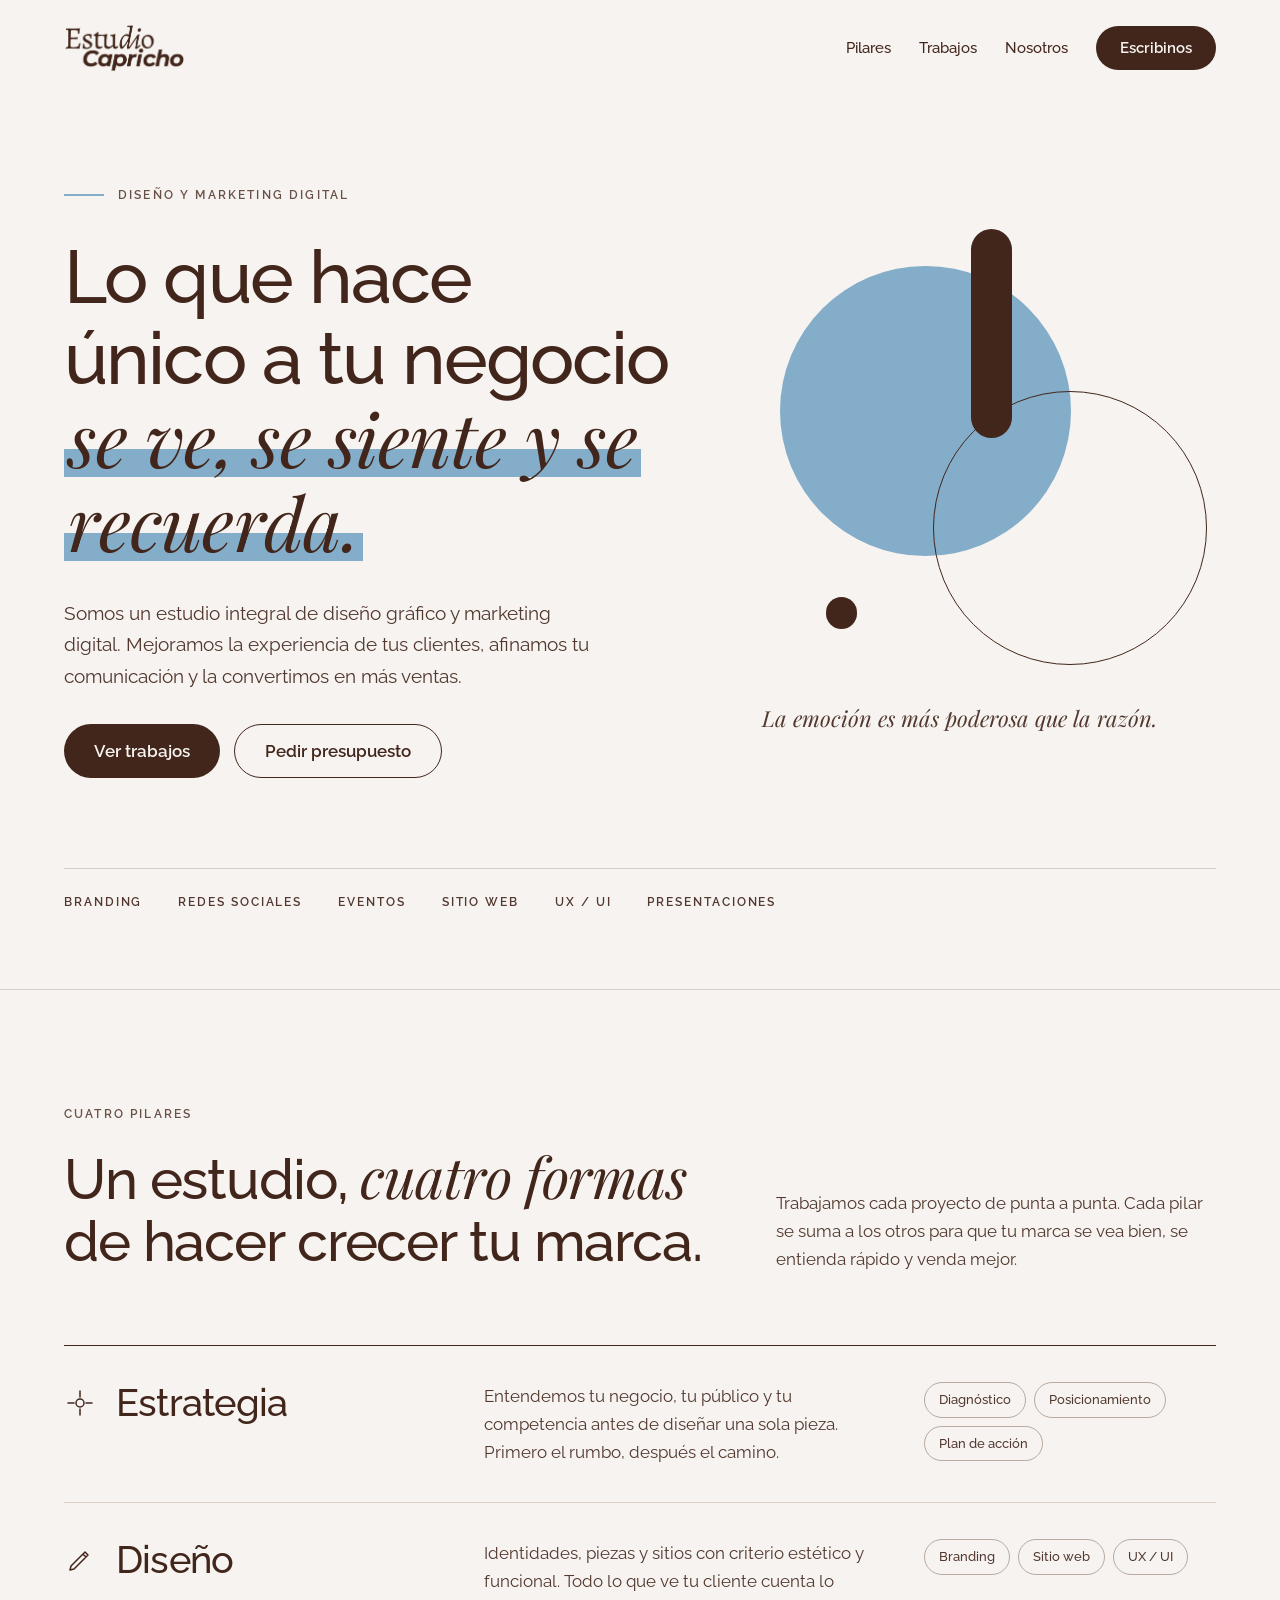
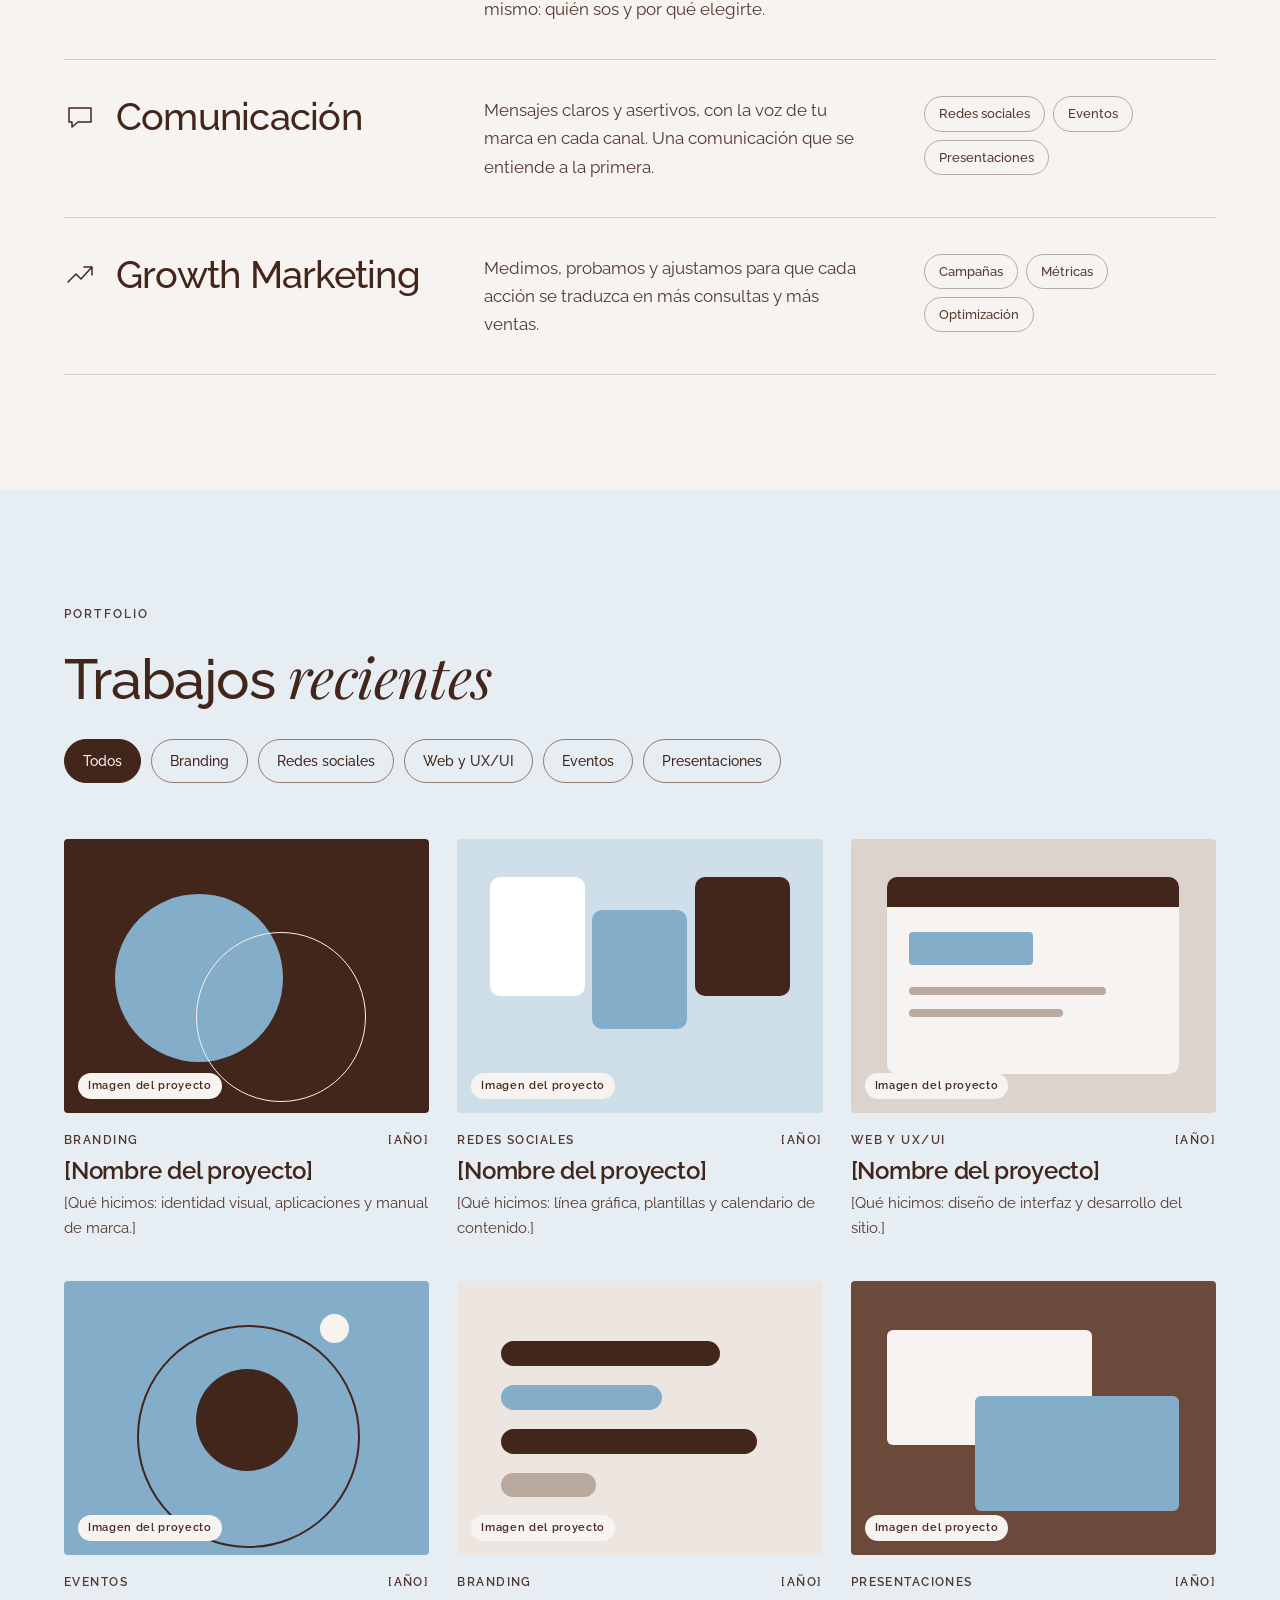
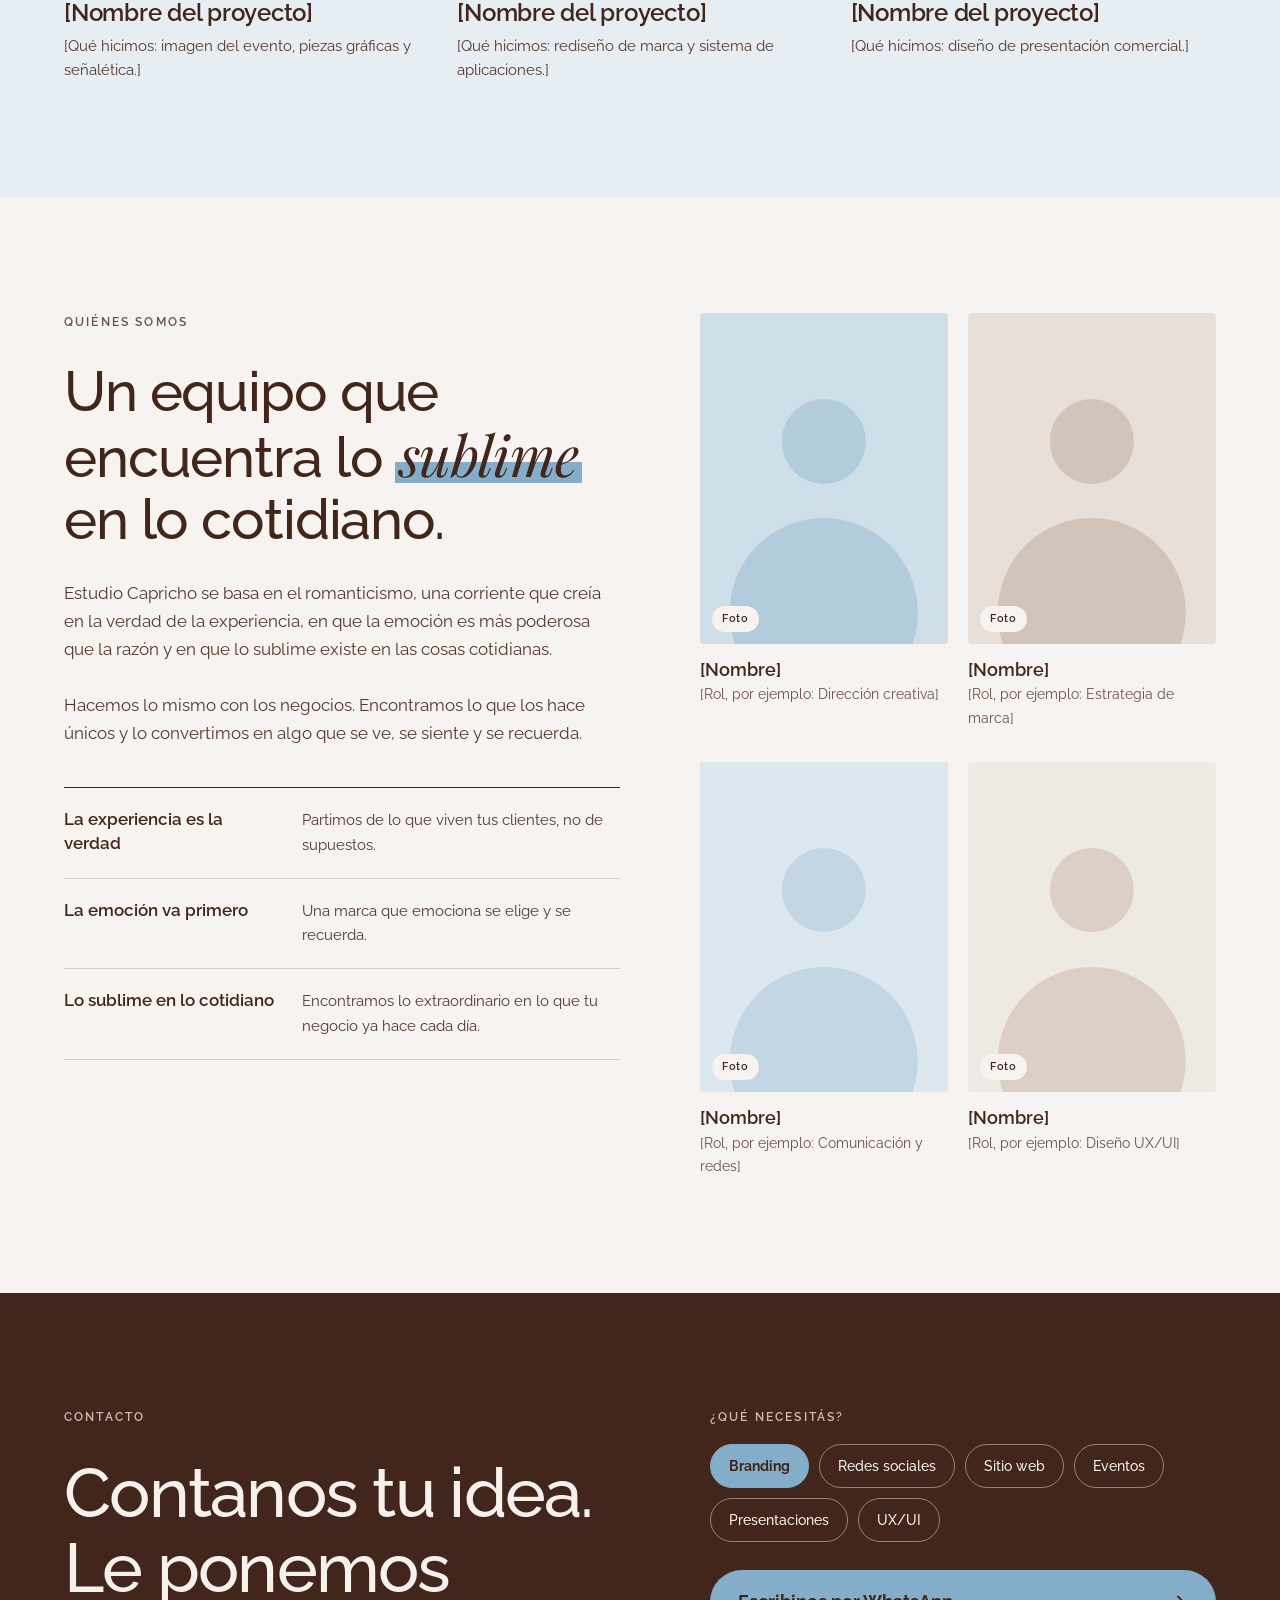
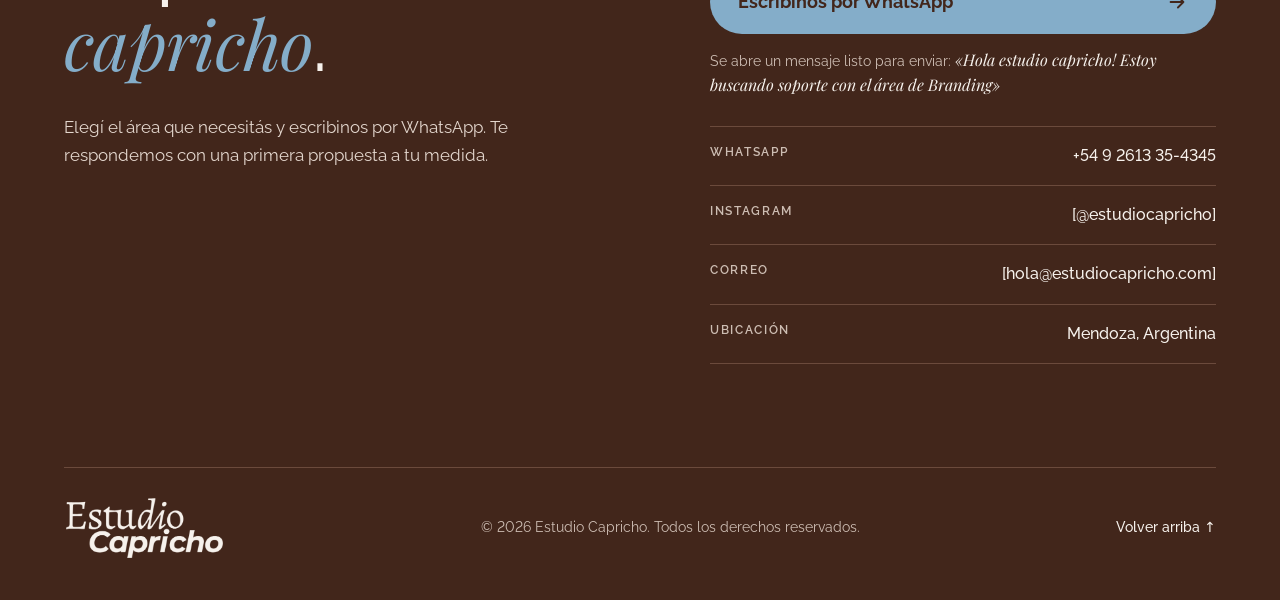
==== index.html @ 0ae37b82 "First commit" ====
<!doctype html>
<html lang="es">
<head>
  <meta charset="utf-8">
  <meta name="viewport" content="width=device-width, initial-scale=1">
  <title>Estudio Capricho</title>
  <meta name="description" content="Estudio integral de diseño gráfico y marketing digital. Encontramos lo que hace único a tu negocio y lo convertimos en algo que se ve, se siente y se recuerda.">

  <!-- Fuentes -->
  <link rel="stylesheet" href="https://fonts.googleapis.com/css2?family=Raleway:wght@400;500;600;700&amp;family=Playfair+Display:ital,wght@1,400;1,500&amp;display=swap">

  <!-- Estilos: base primero, luego las secciones en el orden del documento -->
  <link rel="stylesheet" href="css/base.css">
  <link rel="stylesheet" href="css/header.css">
  <link rel="stylesheet" href="css/hero.css">
  <link rel="stylesheet" href="css/pilares.css">
  <link rel="stylesheet" href="css/trabajos.css">
  <link rel="stylesheet" href="css/nosotros.css">
  <link rel="stylesheet" href="css/contacto.css">
  <link rel="stylesheet" href="css/footer.css">
</head>
<body>

  <header class="site-header" id="inicio">
    <a class="site-logo" href="#inicio" aria-label="Estudio Capricho, ir al inicio">
      <img src="assets/img/logo-marron.png" alt="Estudio Capricho">
    </a>
    <nav class="site-nav" aria-label="Principal">
      <a class="nav-link link-hover" href="#pilares">Pilares</a>
      <a class="nav-link link-hover" href="#trabajos">Trabajos</a>
      <a class="nav-link link-hover" href="#nosotros">Nosotros</a>
      <a class="btn btn-nav" href="#contacto">Escribinos</a>
    </nav>
  </header>

  <main>

    <!-- Portada -->
    <section class="hero" aria-labelledby="hero-title">
      <div class="hero-grid">
        <div class="hero-copy">
          <p class="eyebrow hero-eyebrow">
            <span class="hero-eyebrow-line"></span>
            Diseño y marketing digital
          </p>
          <h1 class="hero-title" id="hero-title">Lo que hace único a tu negocio <span class="accent-italic highlight">se ve, se siente y se recuerda.</span></h1>
          <p class="hero-text">Somos un estudio integral de diseño gráfico y marketing digital. Mejoramos la experiencia de tus clientes, afinamos tu comunicación y la convertimos en más ventas.</p>
          <div class="hero-actions">
            <a class="btn btn-hero btn-primary" href="#trabajos">Ver trabajos</a>
            <a class="btn btn-hero btn-outline" href="#contacto">Pedir presupuesto</a>
          </div>
        </div>

        <div class="hero-visual">
          <div class="hero-art" aria-hidden="true">
            <div class="hero-shape hero-shape-sun"></div>
            <div class="hero-shape hero-shape-ring"></div>
            <div class="hero-shape hero-shape-bar"></div>
            <div class="hero-shape hero-shape-dot"></div>
          </div>
          <p class="hero-quote">La emoción es más poderosa que la razón.</p>
        </div>
      </div>

      <ul class="hero-services" aria-label="Servicios">
        <li>Branding</li>
        <li>Redes sociales</li>
        <li>Eventos</li>
        <li>Sitio web</li>
        <li>UX / UI</li>
        <li>Presentaciones</li>
      </ul>
    </section>

    <!-- Pilares -->
    <section class="pilares" id="pilares" aria-labelledby="pilares-title">
      <div class="container pilares-inner">
        <div class="pilares-head">
          <div class="pilares-head-title">
            <p class="eyebrow">Cuatro pilares</p>
            <h2 class="section-title title-balance" id="pilares-title">Un estudio, <span class="accent-italic">cuatro formas</span> de hacer crecer tu marca.</h2>
          </div>
          <p class="pilares-intro">Trabajamos cada proyecto de punta a punta. Cada pilar se suma a los otros para que tu marca se vea bien, se entienda rápido y venda mejor.</p>
        </div>

        <ul class="pilares-list">
          <li class="pilar-row">
            <div class="pilar-head">
              <svg class="pilar-icon" width="32" height="32" viewBox="0 0 32 32" aria-hidden="true"><path d="M16 4v6M16 22v6M4 16h6M22 16h6M16 12a4 4 0 100 8 4 4 0 000-8z"></path></svg>
              <h3 class="pilar-title">Estrategia</h3>
            </div>
            <p class="pilar-text">Entendemos tu negocio, tu público y tu competencia antes de diseñar una sola pieza. Primero el rumbo, después el camino.</p>
            <ul class="pilar-tags">
              <li class="pilar-tag">Diagnóstico</li>
              <li class="pilar-tag">Posicionamiento</li>
              <li class="pilar-tag">Plan de acción</li>
            </ul>
          </li>
          <li class="pilar-row">
            <div class="pilar-head">
              <svg class="pilar-icon" width="32" height="32" viewBox="0 0 32 32" aria-hidden="true"><path d="M6 26l1-4L21 8l3 3L10 25l-4 1zM19 10l3 3"></path></svg>
              <h3 class="pilar-title">Diseño</h3>
            </div>
            <p class="pilar-text">Identidades, piezas y sitios con criterio estético y funcional. Todo lo que ve tu cliente cuenta lo mismo: quién sos y por qué elegirte.</p>
            <ul class="pilar-tags">
              <li class="pilar-tag">Branding</li>
              <li class="pilar-tag">Sitio web</li>
              <li class="pilar-tag">UX / UI</li>
            </ul>
          </li>
          <li class="pilar-row">
            <div class="pilar-head">
              <svg class="pilar-icon" width="32" height="32" viewBox="0 0 32 32" aria-hidden="true"><path d="M5 7h22v14H14l-6 5v-5H5V7z"></path></svg>
              <h3 class="pilar-title">Comunicación</h3>
            </div>
            <p class="pilar-text">Mensajes claros y asertivos, con la voz de tu marca en cada canal. Una comunicación que se entiende a la primera.</p>
            <ul class="pilar-tags">
              <li class="pilar-tag">Redes sociales</li>
              <li class="pilar-tag">Eventos</li>
              <li class="pilar-tag">Presentaciones</li>
            </ul>
          </li>
          <li class="pilar-row">
            <div class="pilar-head">
              <svg class="pilar-icon" width="32" height="32" viewBox="0 0 32 32" aria-hidden="true"><path d="M4 24l8-8 5 5 11-12M20 9h8v8"></path></svg>
              <h3 class="pilar-title">Growth Marketing</h3>
            </div>
            <p class="pilar-text">Medimos, probamos y ajustamos para que cada acción se traduzca en más consultas y más ventas.</p>
            <ul class="pilar-tags">
              <li class="pilar-tag">Campañas</li>
              <li class="pilar-tag">Métricas</li>
              <li class="pilar-tag">Optimización</li>
            </ul>
          </li>
        </ul>
      </div>
    </section>

    <!-- Trabajos -->
    <section class="trabajos" id="trabajos" aria-labelledby="trabajos-title">
      <div class="container trabajos-inner">
        <div class="trabajos-head">
          <div class="trabajos-head-title">
            <p class="eyebrow eyebrow-strong">Portfolio</p>
            <h2 class="section-title" id="trabajos-title">Trabajos <span class="accent-italic">recientes</span></h2>
          </div>
          <div class="trabajos-filters" role="group" aria-label="Filtrar trabajos por categoría">
            <button class="chip chip-filter is-active" type="button" data-filter="Todos" aria-pressed="true">Todos</button>
            <button class="chip chip-filter" type="button" data-filter="Branding" aria-pressed="false">Branding</button>
            <button class="chip chip-filter" type="button" data-filter="Redes sociales" aria-pressed="false">Redes sociales</button>
            <button class="chip chip-filter" type="button" data-filter="Web y UX/UI" aria-pressed="false">Web y UX/UI</button>
            <button class="chip chip-filter" type="button" data-filter="Eventos" aria-pressed="false">Eventos</button>
            <button class="chip chip-filter" type="button" data-filter="Presentaciones" aria-pressed="false">Presentaciones</button>
          </div>
        </div>

        <div class="trabajos-grid">
          <article class="work-card" data-category="Branding">
            <div class="work-media">
              <div class="work-visual work-visual-1">
                <span class="shape"></span>
                <span class="shape"></span>
              </div>
              <span class="badge">Imagen del proyecto</span>
            </div>
            <div class="work-info">
              <p class="work-meta"><span>Branding</span><span>[Año]</span></p>
              <h3 class="work-name">[Nombre del proyecto]</h3>
              <p class="work-desc">[Qué hicimos: identidad visual, aplicaciones y manual de marca.]</p>
            </div>
          </article>

          <article class="work-card" data-category="Redes sociales">
            <div class="work-media">
              <div class="work-visual work-visual-2">
                <span class="shape"></span>
                <span class="shape"></span>
                <span class="shape"></span>
              </div>
              <span class="badge">Imagen del proyecto</span>
            </div>
            <div class="work-info">
              <p class="work-meta"><span>Redes sociales</span><span>[Año]</span></p>
              <h3 class="work-name">[Nombre del proyecto]</h3>
              <p class="work-desc">[Qué hicimos: línea gráfica, plantillas y calendario de contenido.]</p>
            </div>
          </article>

          <article class="work-card" data-category="Web y UX/UI">
            <div class="work-media">
              <div class="work-visual work-visual-3">
                <span class="shape"></span>
                <span class="shape"></span>
                <span class="shape"></span>
                <span class="shape"></span>
                <span class="shape"></span>
              </div>
              <span class="badge">Imagen del proyecto</span>
            </div>
            <div class="work-info">
              <p class="work-meta"><span>Web y UX/UI</span><span>[Año]</span></p>
              <h3 class="work-name">[Nombre del proyecto]</h3>
              <p class="work-desc">[Qué hicimos: diseño de interfaz y desarrollo del sitio.]</p>
            </div>
          </article>

          <article class="work-card" data-category="Eventos">
            <div class="work-media">
              <div class="work-visual work-visual-4">
                <span class="shape"></span>
                <span class="shape"></span>
                <span class="shape"></span>
              </div>
              <span class="badge">Imagen del proyecto</span>
            </div>
            <div class="work-info">
              <p class="work-meta"><span>Eventos</span><span>[Año]</span></p>
              <h3 class="work-name">[Nombre del proyecto]</h3>
              <p class="work-desc">[Qué hicimos: imagen del evento, piezas gráficas y señalética.]</p>
            </div>
          </article>

          <article class="work-card" data-category="Branding">
            <div class="work-media">
              <div class="work-visual work-visual-5">
                <span class="shape"></span>
                <span class="shape"></span>
                <span class="shape"></span>
                <span class="shape"></span>
              </div>
              <span class="badge">Imagen del proyecto</span>
            </div>
            <div class="work-info">
              <p class="work-meta"><span>Branding</span><span>[Año]</span></p>
              <h3 class="work-name">[Nombre del proyecto]</h3>
              <p class="work-desc">[Qué hicimos: rediseño de marca y sistema de aplicaciones.]</p>
            </div>
          </article>

          <article class="work-card" data-category="Presentaciones">
            <div class="work-media">
              <div class="work-visual work-visual-6">
                <span class="shape"></span>
                <span class="shape"></span>
              </div>
              <span class="badge">Imagen del proyecto</span>
            </div>
            <div class="work-info">
              <p class="work-meta"><span>Presentaciones</span><span>[Año]</span></p>
              <h3 class="work-name">[Nombre del proyecto]</h3>
              <p class="work-desc">[Qué hicimos: diseño de presentación comercial.]</p>
            </div>
          </article>
        </div>
      </div>
    </section>

    <!-- Nosotros -->
    <section class="nosotros" id="nosotros" aria-labelledby="nosotros-title">
      <div class="container nosotros-inner">
        <div class="nosotros-grid">
          <div class="nosotros-copy">
            <p class="eyebrow">Quiénes somos</p>
            <h2 class="section-title title-balance" id="nosotros-title">Un equipo que encuentra lo <span class="accent-italic highlight">sublime</span> en lo cotidiano.</h2>
            <p class="nosotros-text">Estudio Capricho se basa en el romanticismo, una corriente que creía en la verdad de la experiencia, en que la emoción es más poderosa que la razón y en que lo sublime existe en las cosas cotidianas.</p>
            <p class="nosotros-text">Hacemos lo mismo con los negocios. Encontramos lo que los hace únicos y lo convertimos en algo que se ve, se siente y se recuerda.</p>

            <dl class="values-list">
              <div class="value-row">
                <dt class="value-title">La experiencia es la verdad</dt>
                <dd class="value-text">Partimos de lo que viven tus clientes, no de supuestos.</dd>
              </div>
              <div class="value-row">
                <dt class="value-title">La emoción va primero</dt>
                <dd class="value-text">Una marca que emociona se elige y se recuerda.</dd>
              </div>
              <div class="value-row">
                <dt class="value-title">Lo sublime en lo cotidiano</dt>
                <dd class="value-text">Encontramos lo extraordinario en lo que tu negocio ya hace cada día.</dd>
              </div>
            </dl>
          </div>

          <div class="team-grid">
            <figure class="team-member">
              <div class="team-portrait">
                <div class="team-head"></div>
                <div class="team-body"></div>
                <span class="badge">Foto</span>
              </div>
              <figcaption class="team-caption">
                <span class="team-name">[Nombre]</span>
                <span class="team-role">[Rol, por ejemplo: Dirección creativa]</span>
              </figcaption>
            </figure>
            <figure class="team-member">
              <div class="team-portrait">
                <div class="team-head"></div>
                <div class="team-body"></div>
                <span class="badge">Foto</span>
              </div>
              <figcaption class="team-caption">
                <span class="team-name">[Nombre]</span>
                <span class="team-role">[Rol, por ejemplo: Estrategia de marca]</span>
              </figcaption>
            </figure>
            <figure class="team-member">
              <div class="team-portrait">
                <div class="team-head"></div>
                <div class="team-body"></div>
                <span class="badge">Foto</span>
              </div>
              <figcaption class="team-caption">
                <span class="team-name">[Nombre]</span>
                <span class="team-role">[Rol, por ejemplo: Comunicación y redes]</span>
              </figcaption>
            </figure>
            <figure class="team-member">
              <div class="team-portrait">
                <div class="team-head"></div>
                <div class="team-body"></div>
                <span class="badge">Foto</span>
              </div>
              <figcaption class="team-caption">
                <span class="team-name">[Nombre]</span>
                <span class="team-role">[Rol, por ejemplo: Diseño UX/UI]</span>
              </figcaption>
            </figure>
          </div>
        </div>
      </div>
    </section>

    <!-- Contacto -->
    <section class="contacto" id="contacto" aria-labelledby="contacto-title">
      <div class="container contacto-inner">
        <div class="contacto-grid">
          <div class="contacto-copy">
            <p class="eyebrow eyebrow-on-dark">Contacto</p>
            <h2 class="contacto-title" id="contacto-title">Contanos tu idea. Le ponemos <span class="accent-italic">capricho</span>.</h2>
            <p class="contacto-text">Elegí el área que necesitás y escribinos por WhatsApp. Te respondemos con una primera propuesta a tu medida.</p>
          </div>

          <div class="contacto-panel">
            <div class="contacto-needs">
              <p class="eyebrow eyebrow-on-dark">¿Qué necesitás?</p>
              <div class="contacto-needs-list" role="group" aria-label="Área que necesitás">
                <button class="chip chip-need is-active" type="button" data-need="Branding" aria-pressed="true">Branding</button>
                <button class="chip chip-need" type="button" data-need="Redes sociales" aria-pressed="false">Redes sociales</button>
                <button class="chip chip-need" type="button" data-need="Sitio web" aria-pressed="false">Sitio web</button>
                <button class="chip chip-need" type="button" data-need="Eventos" aria-pressed="false">Eventos</button>
                <button class="chip chip-need" type="button" data-need="Presentaciones" aria-pressed="false">Presentaciones</button>
                <button class="chip chip-need" type="button" data-need="UX/UI" aria-pressed="false">UX/UI</button>
              </div>
            </div>

            <div class="contacto-cta">
              <a class="btn btn-whatsapp" id="wa-link"
                 href="https://wa.me/5492613354345?text=Hola%20estudio%20capricho!%20Estoy%20buscando%20soporte%20con%20el%20%C3%A1rea%20de%20Branding"
                 data-phone="5492613354345"
                 data-message="Hola estudio capricho! Estoy buscando soporte con el área de ">
                <span>Escribinos por WhatsApp</span>
                <svg width="22" height="22" viewBox="0 0 24 24" fill="none" stroke="currentColor" stroke-width="2" stroke-linecap="round" stroke-linejoin="round" aria-hidden="true"><path d="M5 12h14M13 6l6 6-6 6"></path></svg>
              </a>
              <p class="contacto-note">Se abre un mensaje listo para enviar: <span class="contacto-message">«<span id="wa-message">Hola estudio capricho! Estoy buscando soporte con el área de Branding</span>»</span></p>
            </div>

            <dl class="contacto-details">
              <div class="contacto-detail">
                <dt class="contacto-detail-label">WhatsApp</dt>
                <dd class="contacto-detail-value">+54 9 2613 35-4345</dd>
              </div>
              <div class="contacto-detail">
                <dt class="contacto-detail-label">Instagram</dt>
                <dd class="contacto-detail-value">[@estudiocapricho]</dd>
              </div>
              <div class="contacto-detail">
                <dt class="contacto-detail-label">Correo</dt>
                <dd class="contacto-detail-value">[hola@estudiocapricho.com]</dd>
              </div>
              <div class="contacto-detail">
                <dt class="contacto-detail-label">Ubicación</dt>
                <dd class="contacto-detail-value">Mendoza, Argentina</dd>
              </div>
            </dl>
          </div>
        </div>

        <footer class="site-footer">
          <img class="footer-logo" src="assets/img/logo-claro.png" alt="Estudio Capricho">
          <p class="footer-copy">© 2026 Estudio Capricho. Todos los derechos reservados.</p>
          <a class="footer-top link-hover" href="#inicio">Volver arriba ↑</a>
        </footer>
      </div>
    </section>

  </main>

  <script src="js/filtro-portfolio.js" defer></script>
  <script src="js/contacto-whatsapp.js" defer></script>
</body>
</html>
---- css/base.css ----
/* ==========================================================================
   base.css — variables, reset, tipografía global y utilidades compartidas
   ========================================================================== */

:root {
  /* Colores de marca */
  --color-accent: #84adc9;
  --color-ink: #42261b;

  /* Fondos */
  --color-bg: #f6f3f0;
  --color-bg-alt: #e6eef4;
  --color-white: #ffffff;
  --color-surface-light: #f6f1ec;

  /* Textos */
  --color-text-soft: #52382e;
  --color-text-muted: #6a5148;
  --color-on-dark-soft: #e3d6cd;
  --color-on-dark-muted: #cdbdb3;

  /* Líneas y bordes */
  --color-line: #d9cec6;
  --color-line-dark: #6b4a3c;
  --color-border-soft: #b9a99f;
  --color-border-filter: #8f7b71;
  --color-border-need: #9a8174;

  /* Tonos de las ilustraciones provisorias */
  --color-art-sky: #cfdfea;
  --color-art-stone: #dcd3cc;
  --color-art-sand: #ede6e0;

  /* Tipografía */
  --font-sans: 'Raleway', system-ui, sans-serif;
  --font-serif: 'Playfair Display', Georgia, serif;

  /* Espaciado */
  --space-xs: 4px;
  --space-sm: 8px;
  --space-md: 16px;
  --space-lg: 32px;
  --space-xl: 64px;
  --space-20: 20px;
  --space-24: 24px;
  --space-28: 28px;
  --space-48: 48px;

  /* Radios */
  --radius-sm: 4px;
  --radius-md: 10px;
  --radius-pill: 999px;
  --radius-round: 50%;

  /* Layout */
  --container-max: 1280px;
  --gutter: clamp(20px, 5vw, 64px);
  --section-pad-y: clamp(64px, 9vw, 120px);
}

/* Reset mínimo */
html {
  scroll-behavior: smooth;
}

body {
  margin: 0;
  background: var(--color-bg);
  color: var(--color-ink);
  font-family: var(--font-sans);
  font-size: 17px;
  line-height: 1.65;
  font-variant-numeric: lining-nums;
  font-feature-settings: 'lnum' 1;
  overflow-x: hidden;
}

h1,
h2,
h3,
p,
figure,
dl,
dt,
dd,
ul {
  margin: 0;
}

ul {
  padding: 0;
  list-style: none;
}

a {
  color: inherit;
  text-decoration: none;
}

img {
  max-width: 100%;
}

[hidden] {
  display: none !important;
}

/* Contenedor central */
.container {
  max-width: var(--container-max);
  margin: 0 auto;
  box-sizing: border-box;
  padding-left: var(--gutter);
  padding-right: var(--gutter);
}

/* Etiqueta pequeña sobre los títulos */
.eyebrow {
  font-size: 12px;
  font-weight: 600;
  letter-spacing: 0.18em;
  text-transform: uppercase;
  color: var(--color-text-muted);
}

.eyebrow-strong {
  color: var(--color-text-soft);
}

.eyebrow-on-dark {
  color: var(--color-on-dark-muted);
}

/* Título de sección compartido (pilares, trabajos, nosotros) */
.section-title {
  font-weight: 500;
  font-size: clamp(32px, 4.4vw, 60px);
  line-height: 1.1;
  letter-spacing: -0.02em;
}

.title-balance {
  text-wrap: balance;
}

/* Detalle en Playfair Display cursiva */
.accent-italic {
  font-family: var(--font-serif);
  font-style: italic;
  font-weight: 400;
  letter-spacing: -0.01em;
}

/* Marcador azul bajo la palabra destacada */
.highlight {
  background: linear-gradient(
    transparent 62%,
    var(--color-accent) 62%,
    var(--color-accent) 90%,
    transparent 90%
  );
  -webkit-box-decoration-break: clone;
  box-decoration-break: clone;
  padding: 0 0.06em;
}

/* Enlace con subrayado azul al pasar el cursor */
.link-hover {
  transition: text-decoration-color 0.25s;
}

.link-hover:hover {
  text-decoration: underline;
  text-decoration-color: var(--color-accent);
  text-decoration-thickness: 2px;
  text-underline-offset: 7px;
}

/* Botón base (las variantes viven en cada sección) */
.btn {
  display: inline-flex;
  align-items: center;
  border-radius: var(--radius-pill);
  font-weight: 600;
  transition: transform 0.2s ease;
}

.btn:hover {
  transform: translateY(-2px);
}

/* Etiqueta flotante sobre las imágenes provisorias */
.badge {
  position: absolute;
  padding: var(--space-xs) 10px;
  border-radius: var(--radius-pill);
  background: var(--color-bg);
  color: var(--color-ink);
  font-size: 11px;
  font-weight: 600;
  letter-spacing: 0.06em;
}

/* Botones tipo "chip" (filtros del portfolio y áreas de contacto) */
.chip {
  cursor: pointer;
  min-height: 44px;
  padding: 0 18px;
  border-radius: var(--radius-pill);
  font-family: inherit;
  font-size: 14px;
  font-weight: 500;
}

/* Accesibilidad */
a:focus-visible,
button:focus-visible {
  outline: 2px solid var(--color-accent);
  outline-offset: 3px;
}

@media (prefers-reduced-motion: reduce) {
  * {
    transition: none !important;
    animation: none !important;
    scroll-behavior: auto !important;
  }
}
---- css/header.css ----
/* ==========================================================================
   header.css — logo y navegación principal
   ========================================================================== */

.site-header {
  max-width: var(--container-max);
  margin: 0 auto;
  box-sizing: border-box;
  padding: var(--space-24) var(--gutter);
  display: flex;
  flex-wrap: wrap;
  align-items: center;
  justify-content: space-between;
  gap: var(--space-md) var(--space-lg);
}

.site-logo {
  display: block;
}

.site-logo img {
  display: block;
  height: 48px;
  width: auto;
}

.site-nav {
  display: flex;
  flex-wrap: wrap;
  align-items: center;
  gap: var(--space-sm) 28px;
  font-size: 15px;
  font-weight: 500;
}

.nav-link {
  padding: 10px 0;
}

.btn-nav {
  min-height: 44px;
  padding: 0 var(--space-24);
  background: var(--color-ink);
  color: var(--color-bg);
}
---- css/hero.css ----
/* ==========================================================================
   hero.css — portada: título, botones, ilustración y franja de servicios
   ========================================================================== */

.hero {
  max-width: var(--container-max);
  margin: 0 auto;
  box-sizing: border-box;
  padding: clamp(40px, 7vw, 96px) var(--gutter) clamp(40px, 6vw, 80px);
}

.hero-grid {
  display: flex;
  flex-wrap: wrap;
  align-items: center;
  gap: var(--space-48) var(--space-xl);
}

.hero-copy {
  flex: 1 1 480px;
  min-width: 0;
  display: flex;
  flex-direction: column;
  gap: var(--space-lg);
}

.hero-eyebrow {
  display: flex;
  align-items: center;
  gap: 14px;
}

.hero-eyebrow-line {
  display: block;
  width: 40px;
  height: 2px;
  background: var(--color-accent);
}

.hero-title {
  font-weight: 500;
  font-size: clamp(38px, 5.8vw, 86px);
  line-height: 1.08;
  letter-spacing: -0.025em;
  text-wrap: balance;
}

.hero-text {
  max-width: 540px;
  font-size: 19px;
  color: var(--color-text-soft);
}

.hero-actions {
  display: flex;
  flex-wrap: wrap;
  gap: 14px;
}

.btn-hero {
  min-height: 52px;
  padding: 0 30px;
}

.btn-primary {
  background: var(--color-ink);
  color: var(--color-bg);
}

.btn-outline {
  border: 1.5px solid var(--color-ink);
}

/* Ilustración y frase */
.hero-visual {
  flex: 1 1 300px;
  min-width: 0;
  max-width: 460px;
  display: flex;
  flex-direction: column;
  gap: var(--space-20);
}

.hero-art {
  position: relative;
  width: 100%;
  aspect-ratio: 1 / 1;
}

.hero-shape {
  position: absolute;
}

.hero-shape-sun {
  left: 4%;
  top: 8%;
  width: 64%;
  aspect-ratio: 1 / 1;
  border-radius: var(--radius-round);
  background: var(--color-accent);
}

.hero-shape-ring {
  right: 2%;
  bottom: 4%;
  width: 60%;
  aspect-ratio: 1 / 1;
  border-radius: var(--radius-round);
  border: 1.5px solid var(--color-ink);
}

.hero-shape-bar {
  left: 46%;
  top: 0;
  width: 9%;
  height: 46%;
  border-radius: var(--radius-pill);
  background: var(--color-ink);
}

.hero-shape-dot {
  left: 14%;
  bottom: 12%;
  width: 7%;
  aspect-ratio: 1 / 1;
  border-radius: var(--radius-round);
  background: var(--color-ink);
}

.hero-quote {
  font-family: var(--font-serif);
  font-style: italic;
  font-size: 22px;
  line-height: 1.4;
  color: var(--color-text-soft);
}

/* Franja de servicios */
.hero-services {
  margin-top: clamp(48px, 7vw, 96px);
  border-top: 1px solid var(--color-line);
  padding-top: var(--space-24);
  display: flex;
  flex-wrap: wrap;
  gap: 10px 36px;
  font-size: 12px;
  font-weight: 600;
  letter-spacing: 0.16em;
  text-transform: uppercase;
  color: var(--color-text-soft);
}
---- css/pilares.css ----
/* ==========================================================================
   pilares.css — sección "Cuatro pilares"
   ========================================================================== */

.pilares {
  border-top: 1px solid var(--color-line);
}

.pilares-inner {
  padding-top: var(--section-pad-y);
  padding-bottom: var(--section-pad-y);
}

.pilares-head {
  display: flex;
  flex-wrap: wrap;
  gap: var(--space-24) var(--space-xl);
  align-items: flex-end;
  justify-content: space-between;
  margin-bottom: clamp(40px, 6vw, 72px);
}

.pilares-head-title {
  flex: 1 1 420px;
  min-width: 0;
  display: flex;
  flex-direction: column;
  gap: var(--space-20);
}

.pilares-intro {
  flex: 1 1 300px;
  max-width: 440px;
  color: var(--color-text-soft);
}

.pilares-list {
  border-top: 1.5px solid var(--color-ink);
}

.pilar-row {
  display: flex;
  flex-wrap: wrap;
  gap: var(--space-20) var(--space-48);
  align-items: flex-start;
  padding: 36px 0;
  border-bottom: 1px solid var(--color-line);
}

.pilar-head {
  flex: 1 1 300px;
  min-width: 0;
  display: flex;
  align-items: center;
  gap: var(--space-20);
}

.pilar-icon {
  flex: none;
  fill: none;
  stroke: var(--color-ink);
  stroke-width: 1.5;
  stroke-linecap: round;
  stroke-linejoin: round;
}

.pilar-title {
  font-weight: 500;
  font-size: clamp(26px, 3vw, 38px);
  line-height: 1.1;
  letter-spacing: -0.02em;
  transition: transform 0.35s cubic-bezier(0.2, 0.7, 0.2, 1);
}

.pilar-row:hover .pilar-title {
  transform: translateX(8px);
}

.pilar-text {
  flex: 1.3 1 300px;
  min-width: 0;
  max-width: 480px;
  color: var(--color-text-soft);
}

.pilar-tags {
  flex: 1 1 220px;
  min-width: 0;
  display: flex;
  flex-wrap: wrap;
  gap: var(--space-sm);
}

.pilar-tag {
  padding: 6px 14px;
  border: 1px solid var(--color-border-soft);
  border-radius: var(--radius-pill);
  font-size: 13px;
  font-weight: 500;
  color: var(--color-text-soft);
}
---- css/trabajos.css ----
/* ==========================================================================
   trabajos.css — portfolio: filtros y tarjetas de proyectos
   ========================================================================== */

.trabajos {
  background: var(--color-bg-alt);
}

.trabajos-inner {
  padding-top: var(--section-pad-y);
  padding-bottom: var(--section-pad-y);
}

.trabajos-head {
  display: flex;
  flex-wrap: wrap;
  gap: var(--space-28) var(--space-48);
  align-items: flex-end;
  justify-content: space-between;
  margin-bottom: clamp(32px, 5vw, 56px);
}

.trabajos-head-title {
  display: flex;
  flex-direction: column;
  gap: var(--space-20);
  min-width: 0;
}

/* Filtros */
.trabajos-filters {
  display: flex;
  flex-wrap: wrap;
  gap: 10px;
  min-width: 0;
}

.chip-filter {
  background: transparent;
  color: var(--color-ink);
  border: 1px solid var(--color-border-filter);
}

.chip-filter.is-active {
  background: var(--color-ink);
  color: var(--color-bg);
  border: 1px solid var(--color-ink);
}

/* Grilla de proyectos */
.trabajos-grid {
  display: grid;
  grid-template-columns: repeat(auto-fill, minmax(min(100%, 340px), 1fr));
  gap: 40px var(--space-28);
}

.work-card {
  min-width: 0;
  display: flex;
  flex-direction: column;
  gap: 18px;
}

.work-media {
  position: relative;
  width: 100%;
  aspect-ratio: 4 / 3;
  overflow: hidden;
  border-radius: var(--radius-sm);
}

.work-visual {
  position: absolute;
  left: 0;
  top: 0;
  right: 0;
  bottom: 0;
  transition: transform 0.7s cubic-bezier(0.2, 0.7, 0.2, 1);
}

.work-card:hover .work-visual {
  transform: scale(1.04);
}

.work-media .badge {
  left: 14px;
  bottom: 14px;
}

.work-info {
  display: flex;
  flex-direction: column;
  gap: 6px;
  min-width: 0;
}

.work-meta {
  display: flex;
  flex-wrap: wrap;
  justify-content: space-between;
  gap: var(--space-xs) var(--space-md);
  font-size: 12px;
  font-weight: 600;
  letter-spacing: 0.12em;
  text-transform: uppercase;
  color: var(--color-text-soft);
}

.work-name {
  font-weight: 600;
  font-size: 24px;
  line-height: 1.2;
  letter-spacing: -0.01em;
}

.work-desc {
  font-size: 15px;
  color: var(--color-text-soft);
}

/* Ilustraciones provisorias de cada proyecto */
.shape {
  position: absolute;
}

/* 1 · Branding (marrón) */
.work-visual-1 {
  background: var(--color-ink);
}

.work-visual-1 .shape:nth-child(1) {
  left: 14%;
  top: 20%;
  width: 46%;
  aspect-ratio: 1 / 1;
  border-radius: var(--radius-round);
  background: var(--color-accent);
}

.work-visual-1 .shape:nth-child(2) {
  left: 36%;
  top: 34%;
  width: 46%;
  aspect-ratio: 1 / 1;
  border-radius: var(--radius-round);
  border: 1.5px solid var(--color-surface-light);
}

/* 2 · Redes sociales (celeste) */
.work-visual-2 {
  background: var(--color-art-sky);
}

.work-visual-2 .shape {
  top: 14%;
  width: 26%;
  aspect-ratio: 4 / 5;
  border-radius: var(--radius-md);
}

.work-visual-2 .shape:nth-child(1) {
  left: 9%;
  background: var(--color-white);
}

.work-visual-2 .shape:nth-child(2) {
  left: 37%;
  top: 26%;
  background: var(--color-accent);
}

.work-visual-2 .shape:nth-child(3) {
  left: 65%;
  background: var(--color-ink);
}

/* 3 · Web y UX/UI (ventana de navegador) */
.work-visual-3 {
  background: var(--color-art-stone);
}

.work-visual-3 .shape:nth-child(1) {
  left: 10%;
  top: 14%;
  width: 80%;
  height: 72%;
  border-radius: var(--radius-md);
  background: var(--color-bg);
}

.work-visual-3 .shape:nth-child(2) {
  left: 10%;
  top: 14%;
  width: 80%;
  height: 11%;
  border-radius: var(--radius-md) var(--radius-md) 0 0;
  background: var(--color-ink);
}

.work-visual-3 .shape:nth-child(3) {
  left: 16%;
  top: 34%;
  width: 34%;
  height: 12%;
  border-radius: var(--radius-sm);
  background: var(--color-accent);
}

.work-visual-3 .shape:nth-child(4) {
  left: 16%;
  top: 54%;
  width: 54%;
  height: 3%;
  border-radius: var(--radius-sm);
  background: var(--color-border-soft);
}

.work-visual-3 .shape:nth-child(5) {
  left: 16%;
  top: 62%;
  width: 42%;
  height: 3%;
  border-radius: var(--radius-sm);
  background: var(--color-border-soft);
}

/* 4 · Eventos (azul) */
.work-visual-4 {
  background: var(--color-accent);
}

.work-visual-4 .shape:nth-child(1) {
  left: 20%;
  top: 16%;
  width: 60%;
  aspect-ratio: 1 / 1;
  border-radius: var(--radius-round);
  border: 2px solid var(--color-ink);
}

.work-visual-4 .shape:nth-child(2) {
  left: 36%;
  top: 32%;
  width: 28%;
  aspect-ratio: 1 / 1;
  border-radius: var(--radius-round);
  background: var(--color-ink);
}

.work-visual-4 .shape:nth-child(3) {
  left: 70%;
  top: 12%;
  width: 8%;
  aspect-ratio: 1 / 1;
  border-radius: var(--radius-round);
  background: var(--color-bg);
}

/* 5 · Branding (barras) */
.work-visual-5 {
  background: var(--color-art-sand);
}

.work-visual-5 .shape {
  left: 12%;
  height: 9%;
  border-radius: var(--radius-pill);
}

.work-visual-5 .shape:nth-child(1) {
  top: 22%;
  width: 60%;
  background: var(--color-ink);
}

.work-visual-5 .shape:nth-child(2) {
  top: 38%;
  width: 44%;
  background: var(--color-accent);
}

.work-visual-5 .shape:nth-child(3) {
  top: 54%;
  width: 70%;
  background: var(--color-ink);
}

.work-visual-5 .shape:nth-child(4) {
  top: 70%;
  width: 26%;
  background: var(--color-border-soft);
}

/* 6 · Presentaciones (diapositivas) */
.work-visual-6 {
  background: var(--color-line-dark);
}

.work-visual-6 .shape {
  width: 56%;
  aspect-ratio: 16 / 9;
  border-radius: 6px;
}

.work-visual-6 .shape:nth-child(1) {
  left: 10%;
  top: 18%;
  background: var(--color-bg);
}

.work-visual-6 .shape:nth-child(2) {
  left: 34%;
  top: 42%;
  background: var(--color-accent);
}
---- css/nosotros.css ----
/* ==========================================================================
   nosotros.css — "Quiénes somos": manifiesto, principios y equipo
   ========================================================================== */

.nosotros-inner {
  padding-top: var(--section-pad-y);
  padding-bottom: var(--section-pad-y);
}

.nosotros-grid {
  display: flex;
  flex-wrap: wrap;
  gap: 56px 80px;
  align-items: flex-start;
}

.nosotros-copy {
  flex: 1 1 440px;
  min-width: 0;
  display: flex;
  flex-direction: column;
  gap: var(--space-28);
}

.nosotros-text {
  max-width: 540px;
  color: var(--color-text-soft);
}

/* Principios */
.values-list {
  margin-top: 12px;
  border-top: 1.5px solid var(--color-ink);
}

.value-row {
  display: flex;
  flex-wrap: wrap;
  gap: 6px var(--space-28);
  padding: var(--space-20) 0;
  border-bottom: 1px solid var(--color-line);
}

.value-title {
  flex: 0 1 210px;
  font-weight: 600;
  font-size: 17px;
  line-height: 1.4;
}

.value-text {
  flex: 1 1 220px;
  min-width: 0;
  font-size: 15px;
  color: var(--color-text-soft);
}

/* Equipo */
.team-grid {
  flex: 1 1 400px;
  min-width: 0;
  display: grid;
  grid-template-columns: repeat(2, minmax(0, 1fr));
  gap: var(--space-lg) var(--space-20);
}

.team-member {
  min-width: 0;
  display: flex;
  flex-direction: column;
  gap: 14px;
}

.team-member:nth-child(1) {
  --portrait-bg: var(--color-art-sky);
  --portrait-fg: #b3ccdd;
}

.team-member:nth-child(2) {
  --portrait-bg: #e8dfd8;
  --portrait-fg: #d3c4b9;
}

.team-member:nth-child(3) {
  --portrait-bg: #dce8f0;
  --portrait-fg: #c2d6e4;
}

.team-member:nth-child(4) {
  --portrait-bg: #efe9e3;
  --portrait-fg: #dccfc5;
}

.team-portrait {
  position: relative;
  width: 100%;
  aspect-ratio: 3 / 4;
  overflow: hidden;
  border-radius: var(--radius-sm);
  background: var(--portrait-bg);
}

.team-head,
.team-body {
  position: absolute;
  left: 50%;
  aspect-ratio: 1 / 1;
  border-radius: var(--radius-round);
  background: var(--portrait-fg);
  transform: translateX(-50%);
}

.team-head {
  top: 26%;
  width: 34%;
}

.team-body {
  top: 62%;
  width: 76%;
}

.team-portrait .badge {
  left: 12px;
  bottom: 12px;
}

.team-caption {
  display: flex;
  flex-direction: column;
  gap: 2px;
}

.team-name {
  font-weight: 600;
  font-size: 18px;
  line-height: 1.3;
}

.team-role {
  font-size: 14px;
  color: var(--color-text-muted);
}
---- css/contacto.css ----
/* ==========================================================================
   contacto.css — sección oscura de contacto: áreas, WhatsApp y datos
   ========================================================================== */

.contacto {
  background: var(--color-ink);
  color: var(--color-surface-light);
}

.contacto-inner {
  padding-top: var(--section-pad-y);
  padding-bottom: 40px;
}

.contacto-grid {
  display: flex;
  flex-wrap: wrap;
  gap: 56px 80px;
  align-items: flex-start;
}

.contacto-copy {
  flex: 1 1 440px;
  min-width: 0;
  display: flex;
  flex-direction: column;
  gap: var(--space-28);
}

.contacto-title {
  font-weight: 500;
  font-size: clamp(36px, 5.4vw, 78px);
  line-height: 1.08;
  letter-spacing: -0.025em;
  text-wrap: balance;
}

.contacto-title .accent-italic {
  color: var(--color-accent);
}

.contacto-text {
  max-width: 480px;
  color: var(--color-on-dark-soft);
}

.contacto-panel {
  flex: 1 1 380px;
  min-width: 0;
  display: flex;
  flex-direction: column;
  gap: var(--space-28);
}

/* Áreas */
.contacto-needs {
  display: flex;
  flex-direction: column;
  gap: var(--space-md);
}

.contacto-needs-list {
  display: flex;
  flex-wrap: wrap;
  gap: 10px;
}

.chip-need {
  background: transparent;
  color: var(--color-surface-light);
  border: 1px solid var(--color-border-need);
}

.chip-need.is-active {
  background: var(--color-accent);
  color: var(--color-ink);
  border: 1px solid var(--color-accent);
  font-weight: 700;
}

/* Botón de WhatsApp */
.contacto-cta {
  display: flex;
  flex-direction: column;
  gap: 14px;
}

.btn-whatsapp {
  display: flex;
  justify-content: space-between;
  gap: var(--space-md);
  min-height: 64px;
  padding: 0 var(--space-28);
  background: var(--color-accent);
  color: var(--color-ink);
  font-size: 18px;
  font-weight: 700;
}

.contacto-note {
  font-size: 14px;
  line-height: 1.55;
  color: var(--color-on-dark-muted);
}

.contacto-message {
  font-family: var(--font-serif);
  font-style: italic;
  font-size: 16px;
  color: var(--color-surface-light);
}

/* Datos de contacto */
.contacto-details {
  border-top: 1px solid var(--color-line-dark);
}

.contacto-detail {
  display: flex;
  flex-wrap: wrap;
  justify-content: space-between;
  gap: var(--space-xs) var(--space-20);
  padding: var(--space-md) 0;
  border-bottom: 1px solid var(--color-line-dark);
}

.contacto-detail-label {
  font-size: 12px;
  font-weight: 600;
  letter-spacing: 0.14em;
  text-transform: uppercase;
  color: var(--color-on-dark-muted);
}

.contacto-detail-value {
  font-size: 16px;
  font-weight: 500;
  color: var(--color-surface-light);
}
---- css/footer.css ----
/* ==========================================================================
   footer.css — pie de página
   ========================================================================== */

.site-footer {
  margin-top: clamp(56px, 8vw, 104px);
  display: flex;
  flex-wrap: wrap;
  align-items: center;
  justify-content: space-between;
  gap: var(--space-20) var(--space-lg);
  padding-top: var(--space-28);
  border-top: 1px solid var(--color-line-dark);
}

.footer-logo {
  display: block;
  height: 64px;
  width: auto;
}

.footer-copy {
  font-size: 14px;
  color: var(--color-on-dark-muted);
}

.footer-top {
  padding: 10px 0;
  font-size: 14px;
  font-weight: 500;
  color: var(--color-surface-light);
}
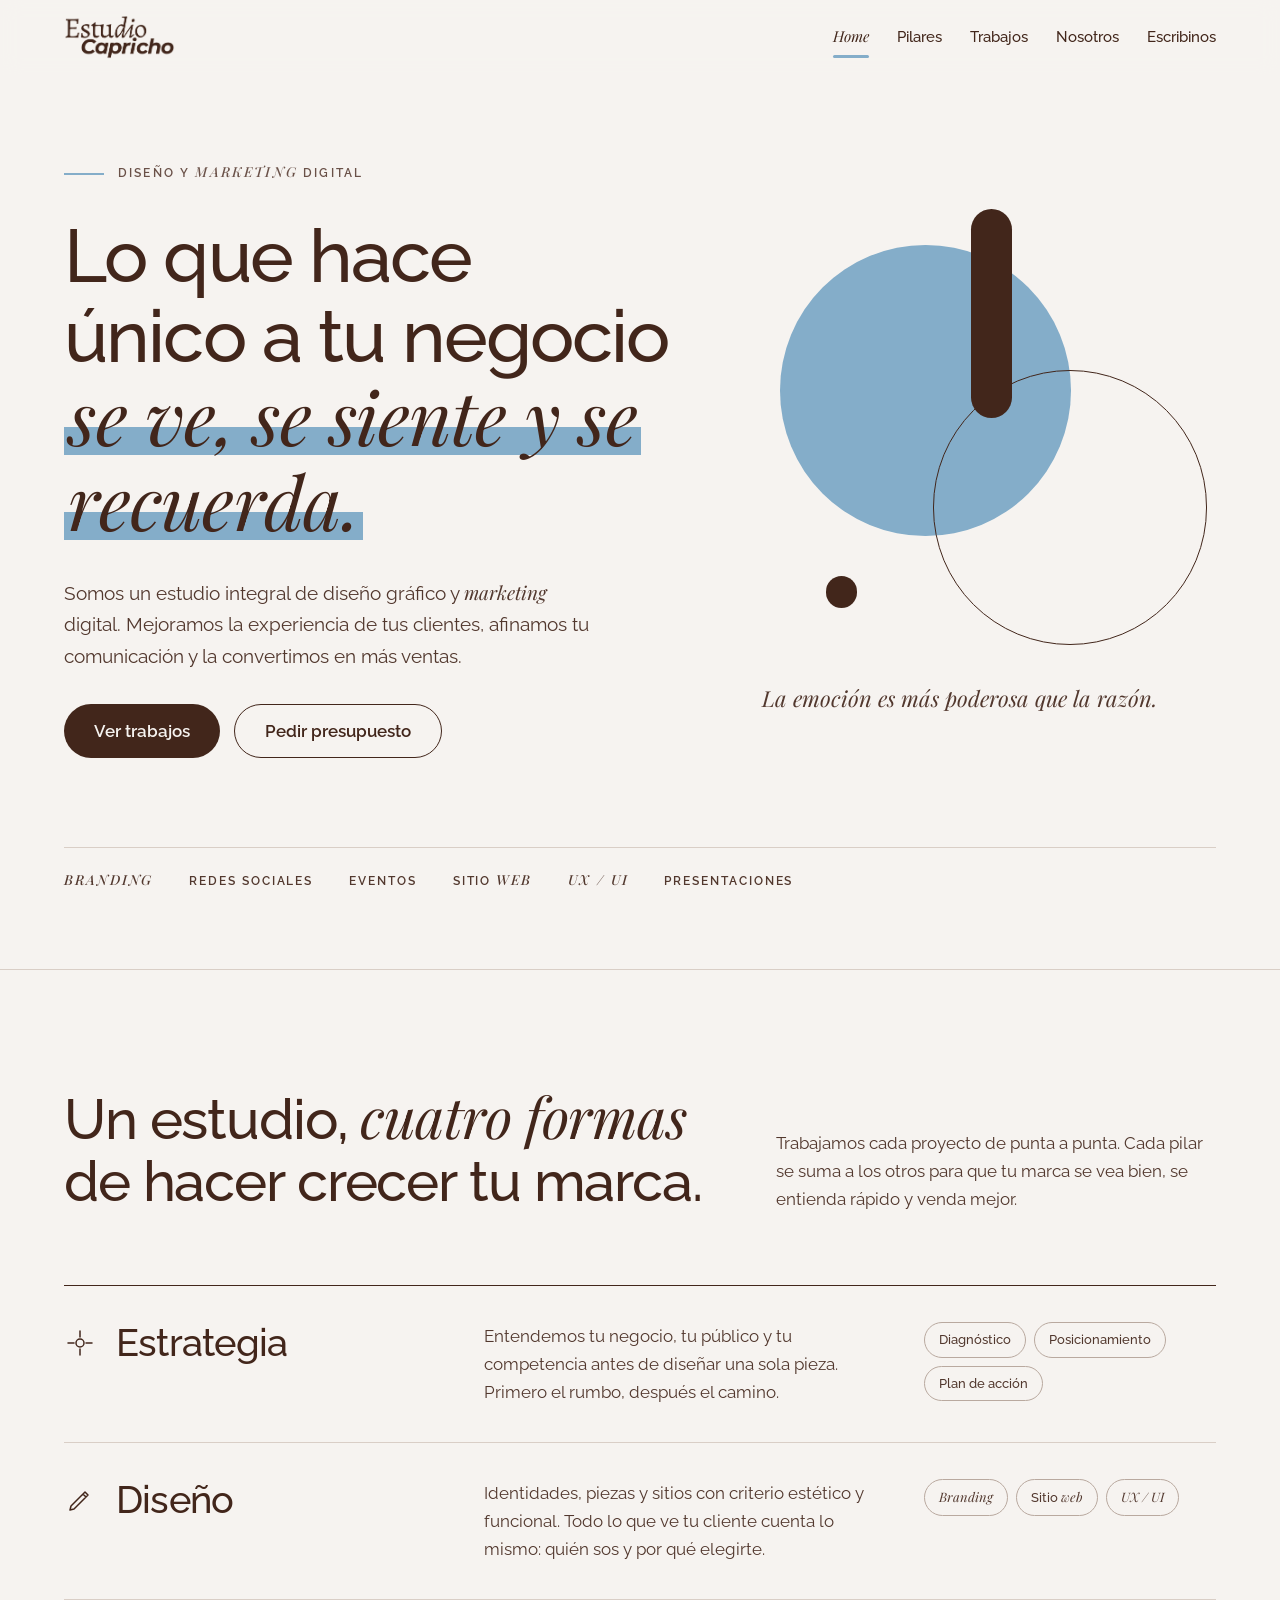
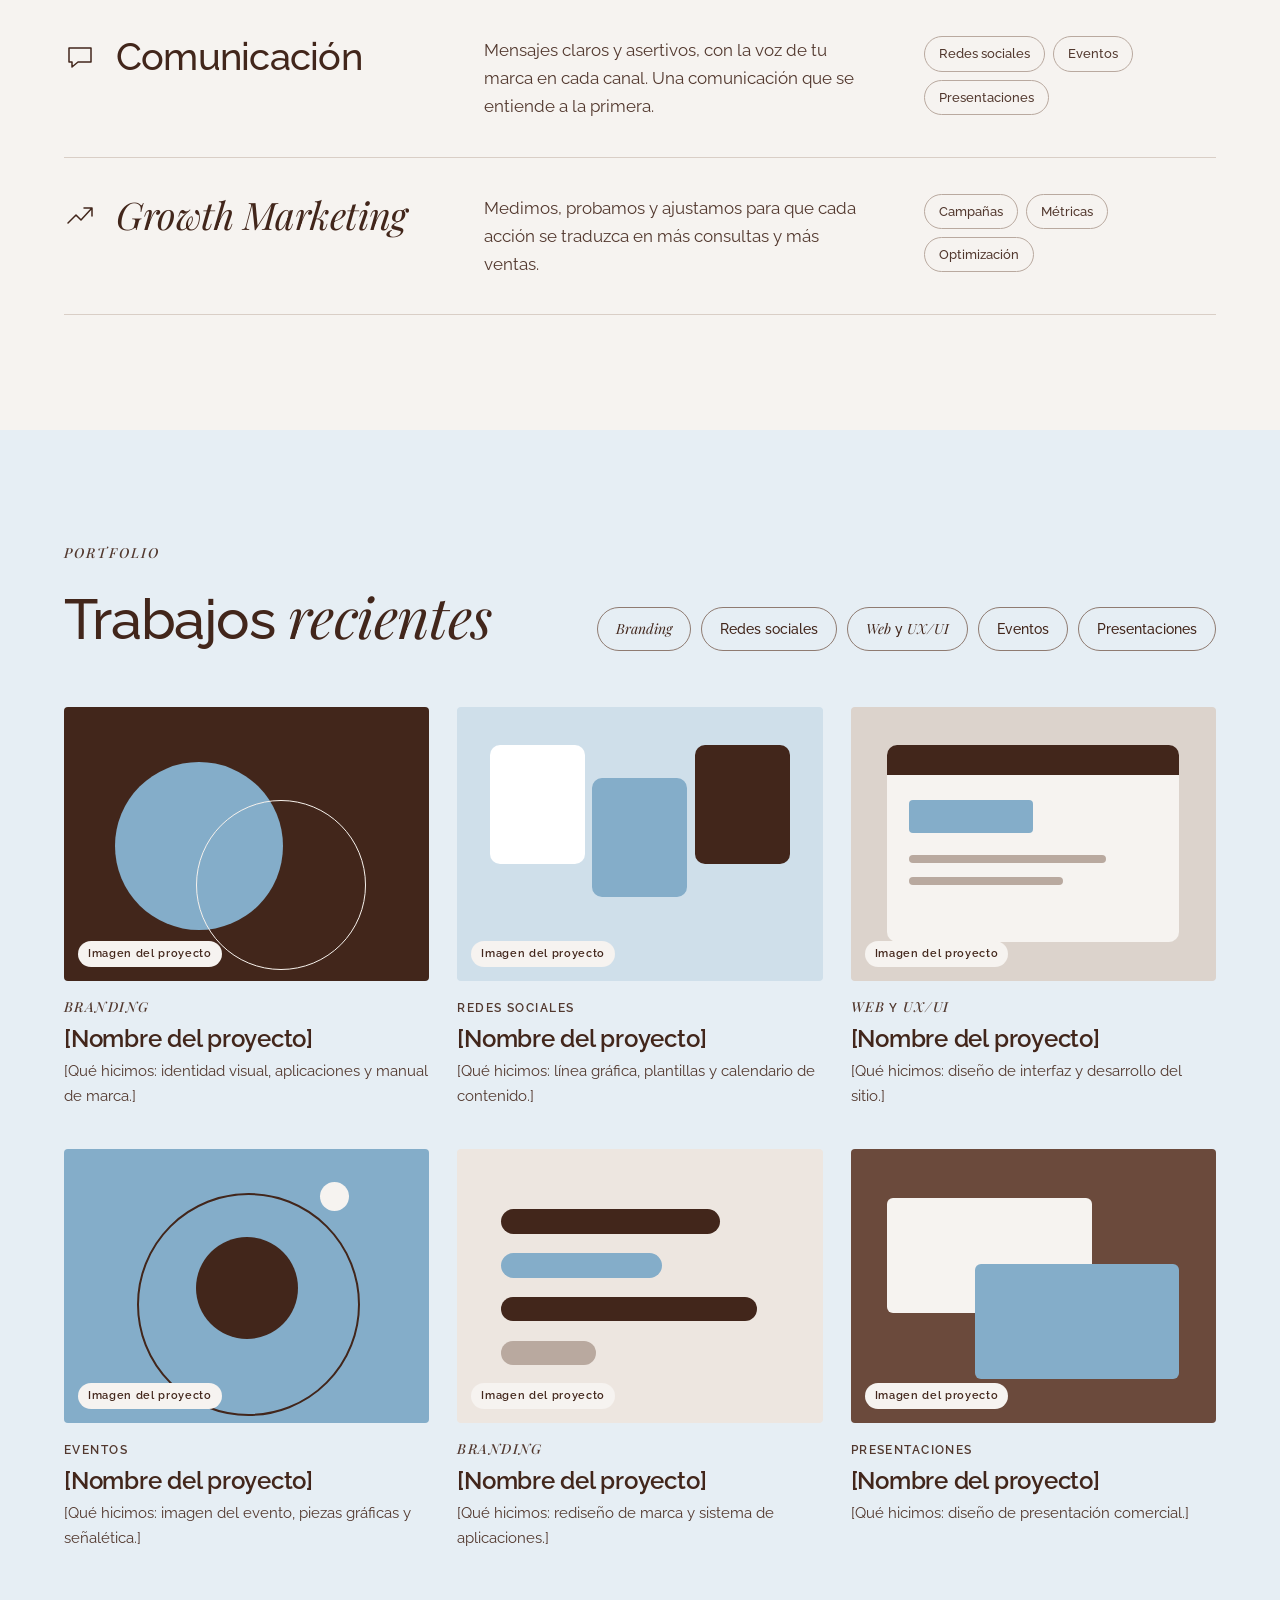
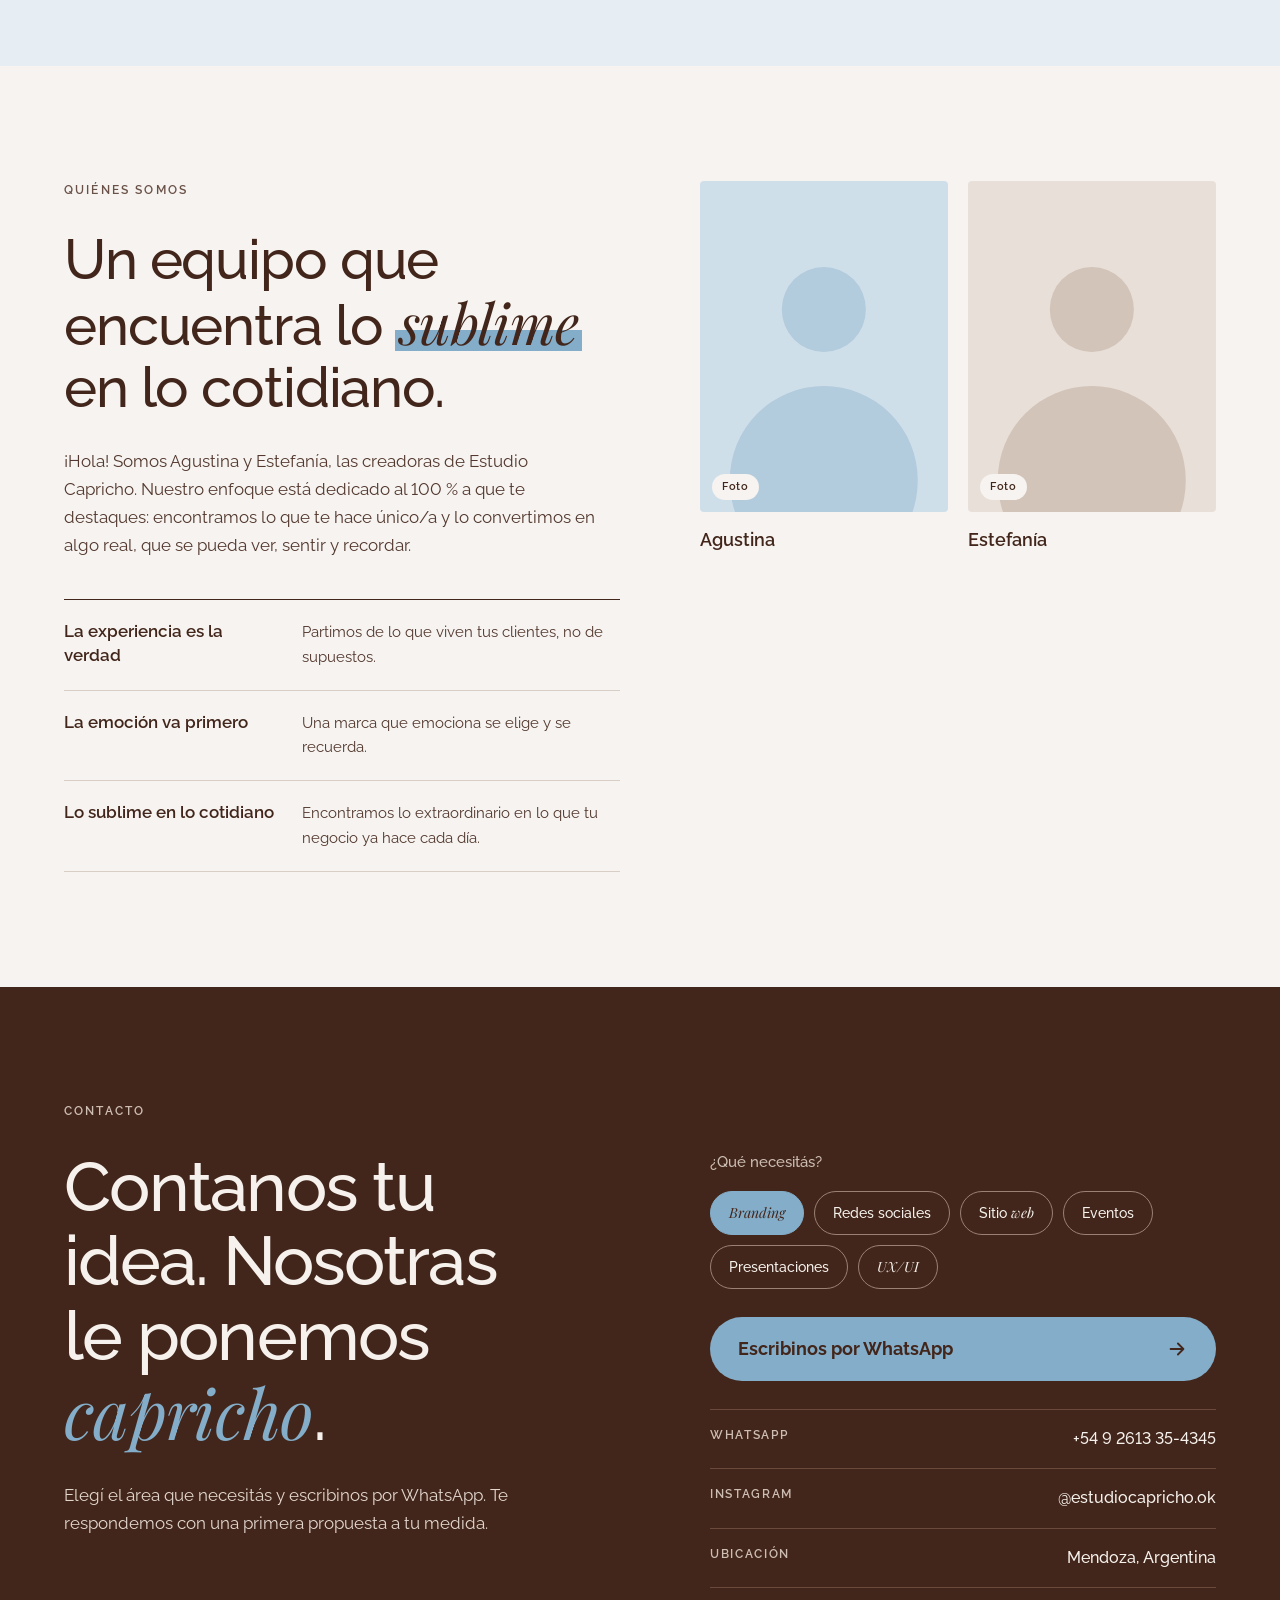
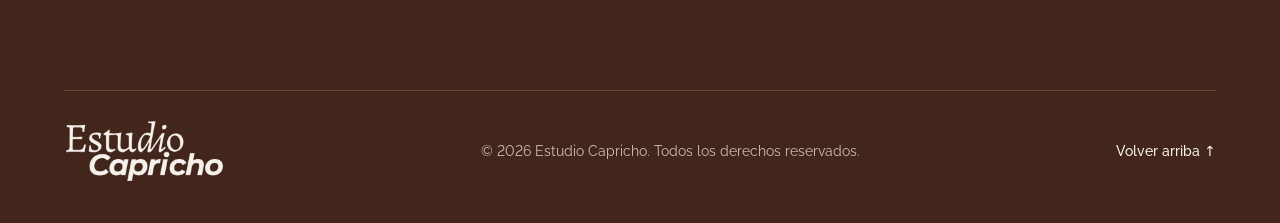
==== commit 212d9329: "cambios generales de navegabilidad y ux básicos" ====
--- a/index.html
+++ b/index.html
@@ -21,30 +21,33 @@
 </head>
 <body>
 
-  <header class="site-header" id="inicio">
-    <a class="site-logo" href="#inicio" aria-label="Estudio Capricho, ir al inicio">
-      <img src="assets/img/logo-marron.png" alt="Estudio Capricho">
-    </a>
-    <nav class="site-nav" aria-label="Principal">
-      <a class="nav-link link-hover" href="#pilares">Pilares</a>
-      <a class="nav-link link-hover" href="#trabajos">Trabajos</a>
-      <a class="nav-link link-hover" href="#nosotros">Nosotros</a>
-      <a class="btn btn-nav" href="#contacto">Escribinos</a>
-    </nav>
+  <header class="site-header" id="site-header">
+    <div class="container site-header-inner">
+      <a class="site-logo" href="#inicio" aria-label="Estudio Capricho, ir al inicio">
+        <img src="assets/img/logo-marron.png" alt="Estudio Capricho">
+      </a>
+      <nav class="site-nav" aria-label="Principal">
+        <a class="nav-link is-active" href="#inicio" data-section="inicio" aria-current="true"><i class="en" lang="en">Home</i></a>
+        <a class="nav-link" href="#pilares" data-section="pilares">Pilares</a>
+        <a class="nav-link" href="#trabajos" data-section="trabajos">Trabajos</a>
+        <a class="nav-link" href="#nosotros" data-section="nosotros">Nosotros</a>
+        <a class="nav-link" href="#contacto" data-section="contacto">Escribinos</a>
+      </nav>
+    </div>
   </header>
 
   <main>
 
     <!-- Portada -->
-    <section class="hero" aria-labelledby="hero-title">
+    <section class="hero" id="inicio" aria-labelledby="hero-title">
       <div class="hero-grid">
         <div class="hero-copy">
           <p class="eyebrow hero-eyebrow">
             <span class="hero-eyebrow-line"></span>
-            Diseño y marketing digital
+            <span>Diseño y <i class="en" lang="en">marketing</i> digital</span>
           </p>
           <h1 class="hero-title" id="hero-title">Lo que hace único a tu negocio <span class="accent-italic highlight">se ve, se siente y se recuerda.</span></h1>
-          <p class="hero-text">Somos un estudio integral de diseño gráfico y marketing digital. Mejoramos la experiencia de tus clientes, afinamos tu comunicación y la convertimos en más ventas.</p>
+          <p class="hero-text">Somos un estudio integral de diseño gráfico y <i class="en" lang="en">marketing</i> digital. Mejoramos la experiencia de tus clientes, afinamos tu comunicación y la convertimos en más ventas.</p>
           <div class="hero-actions">
             <a class="btn btn-hero btn-primary" href="#trabajos">Ver trabajos</a>
             <a class="btn btn-hero btn-outline" href="#contacto">Pedir presupuesto</a>
@@ -63,11 +66,11 @@
       </div>
 
       <ul class="hero-services" aria-label="Servicios">
-        <li>Branding</li>
+        <li><i class="en" lang="en">Branding</i></li>
         <li>Redes sociales</li>
         <li>Eventos</li>
-        <li>Sitio web</li>
-        <li>UX / UI</li>
+        <li>Sitio <i class="en" lang="en">web</i></li>
+        <li><i class="en" lang="en">UX / UI</i></li>
         <li>Presentaciones</li>
       </ul>
     </section>
@@ -77,7 +80,6 @@
       <div class="container pilares-inner">
         <div class="pilares-head">
           <div class="pilares-head-title">
-            <p class="eyebrow">Cuatro pilares</p>
             <h2 class="section-title title-balance" id="pilares-title">Un estudio, <span class="accent-italic">cuatro formas</span> de hacer crecer tu marca.</h2>
           </div>
           <p class="pilares-intro">Trabajamos cada proyecto de punta a punta. Cada pilar se suma a los otros para que tu marca se vea bien, se entienda rápido y venda mejor.</p>
@@ -103,9 +105,9 @@
             </div>
             <p class="pilar-text">Identidades, piezas y sitios con criterio estético y funcional. Todo lo que ve tu cliente cuenta lo mismo: quién sos y por qué elegirte.</p>
             <ul class="pilar-tags">
-              <li class="pilar-tag">Branding</li>
-              <li class="pilar-tag">Sitio web</li>
-              <li class="pilar-tag">UX / UI</li>
+              <li class="pilar-tag"><i class="en" lang="en">Branding</i></li>
+              <li class="pilar-tag">Sitio <i class="en" lang="en">web</i></li>
+              <li class="pilar-tag"><i class="en" lang="en">UX / UI</i></li>
             </ul>
           </li>
           <li class="pilar-row">
@@ -123,7 +125,7 @@
           <li class="pilar-row">
             <div class="pilar-head">
               <svg class="pilar-icon" width="32" height="32" viewBox="0 0 32 32" aria-hidden="true"><path d="M4 24l8-8 5 5 11-12M20 9h8v8"></path></svg>
-              <h3 class="pilar-title">Growth Marketing</h3>
+              <h3 class="pilar-title"><i class="en" lang="en">Growth Marketing</i></h3>
             </div>
             <p class="pilar-text">Medimos, probamos y ajustamos para que cada acción se traduzca en más consultas y más ventas.</p>
             <ul class="pilar-tags">
@@ -141,14 +143,13 @@
       <div class="container trabajos-inner">
         <div class="trabajos-head">
           <div class="trabajos-head-title">
-            <p class="eyebrow eyebrow-strong">Portfolio</p>
+            <p class="eyebrow eyebrow-strong"><i class="en" lang="en">Portfolio</i></p>
             <h2 class="section-title" id="trabajos-title">Trabajos <span class="accent-italic">recientes</span></h2>
           </div>
           <div class="trabajos-filters" role="group" aria-label="Filtrar trabajos por categoría">
-            <button class="chip chip-filter is-active" type="button" data-filter="Todos" aria-pressed="true">Todos</button>
-            <button class="chip chip-filter" type="button" data-filter="Branding" aria-pressed="false">Branding</button>
+            <button class="chip chip-filter" type="button" data-filter="Branding" aria-pressed="false"><i class="en" lang="en">Branding</i></button>
             <button class="chip chip-filter" type="button" data-filter="Redes sociales" aria-pressed="false">Redes sociales</button>
-            <button class="chip chip-filter" type="button" data-filter="Web y UX/UI" aria-pressed="false">Web y UX/UI</button>
+            <button class="chip chip-filter" type="button" data-filter="Web y UX/UI" aria-pressed="false"><i class="en" lang="en">Web</i> y <i class="en" lang="en">UX/UI</i></button>
             <button class="chip chip-filter" type="button" data-filter="Eventos" aria-pressed="false">Eventos</button>
             <button class="chip chip-filter" type="button" data-filter="Presentaciones" aria-pressed="false">Presentaciones</button>
           </div>
@@ -164,7 +165,7 @@
               <span class="badge">Imagen del proyecto</span>
             </div>
             <div class="work-info">
-              <p class="work-meta"><span>Branding</span><span>[Año]</span></p>
+              <p class="work-meta"><i class="en" lang="en">Branding</i></p>
               <h3 class="work-name">[Nombre del proyecto]</h3>
               <p class="work-desc">[Qué hicimos: identidad visual, aplicaciones y manual de marca.]</p>
             </div>
@@ -180,7 +181,7 @@
               <span class="badge">Imagen del proyecto</span>
             </div>
             <div class="work-info">
-              <p class="work-meta"><span>Redes sociales</span><span>[Año]</span></p>
+              <p class="work-meta">Redes sociales</p>
               <h3 class="work-name">[Nombre del proyecto]</h3>
               <p class="work-desc">[Qué hicimos: línea gráfica, plantillas y calendario de contenido.]</p>
             </div>
@@ -198,7 +199,7 @@
               <span class="badge">Imagen del proyecto</span>
             </div>
             <div class="work-info">
-              <p class="work-meta"><span>Web y UX/UI</span><span>[Año]</span></p>
+              <p class="work-meta"><i class="en" lang="en">Web</i> y <i class="en" lang="en">UX/UI</i></p>
               <h3 class="work-name">[Nombre del proyecto]</h3>
               <p class="work-desc">[Qué hicimos: diseño de interfaz y desarrollo del sitio.]</p>
             </div>
@@ -214,7 +215,7 @@
               <span class="badge">Imagen del proyecto</span>
             </div>
             <div class="work-info">
-              <p class="work-meta"><span>Eventos</span><span>[Año]</span></p>
+              <p class="work-meta">Eventos</p>
               <h3 class="work-name">[Nombre del proyecto]</h3>
               <p class="work-desc">[Qué hicimos: imagen del evento, piezas gráficas y señalética.]</p>
             </div>
@@ -231,7 +232,7 @@
               <span class="badge">Imagen del proyecto</span>
             </div>
             <div class="work-info">
-              <p class="work-meta"><span>Branding</span><span>[Año]</span></p>
+              <p class="work-meta"><i class="en" lang="en">Branding</i></p>
               <h3 class="work-name">[Nombre del proyecto]</h3>
               <p class="work-desc">[Qué hicimos: rediseño de marca y sistema de aplicaciones.]</p>
             </div>
@@ -246,7 +247,7 @@
               <span class="badge">Imagen del proyecto</span>
             </div>
             <div class="work-info">
-              <p class="work-meta"><span>Presentaciones</span><span>[Año]</span></p>
+              <p class="work-meta">Presentaciones</p>
               <h3 class="work-name">[Nombre del proyecto]</h3>
               <p class="work-desc">[Qué hicimos: diseño de presentación comercial.]</p>
             </div>
@@ -262,8 +263,7 @@
           <div class="nosotros-copy">
             <p class="eyebrow">Quiénes somos</p>
             <h2 class="section-title title-balance" id="nosotros-title">Un equipo que encuentra lo <span class="accent-italic highlight">sublime</span> en lo cotidiano.</h2>
-            <p class="nosotros-text">Estudio Capricho se basa en el romanticismo, una corriente que creía en la verdad de la experiencia, en que la emoción es más poderosa que la razón y en que lo sublime existe en las cosas cotidianas.</p>
-            <p class="nosotros-text">Hacemos lo mismo con los negocios. Encontramos lo que los hace únicos y lo convertimos en algo que se ve, se siente y se recuerda.</p>
+            <p class="nosotros-text">¡Hola! Somos Agustina y Estefanía, las creadoras de Estudio Capricho. Nuestro enfoque está dedicado al 100&nbsp;% a que te destaques: encontramos lo que te hace único/a y lo convertimos en algo real, que se pueda ver, sentir y recordar.</p>
 
             <dl class="values-list">
               <div class="value-row">
@@ -289,8 +289,7 @@
                 <span class="badge">Foto</span>
               </div>
               <figcaption class="team-caption">
-                <span class="team-name">[Nombre]</span>
-                <span class="team-role">[Rol, por ejemplo: Dirección creativa]</span>
+                <span class="team-name">Agustina</span>
               </figcaption>
             </figure>
             <figure class="team-member">
@@ -300,30 +299,7 @@
                 <span class="badge">Foto</span>
               </div>
               <figcaption class="team-caption">
-                <span class="team-name">[Nombre]</span>
-                <span class="team-role">[Rol, por ejemplo: Estrategia de marca]</span>
-              </figcaption>
-            </figure>
-            <figure class="team-member">
-              <div class="team-portrait">
-                <div class="team-head"></div>
-                <div class="team-body"></div>
-                <span class="badge">Foto</span>
-              </div>
-              <figcaption class="team-caption">
-                <span class="team-name">[Nombre]</span>
-                <span class="team-role">[Rol, por ejemplo: Comunicación y redes]</span>
-              </figcaption>
-            </figure>
-            <figure class="team-member">
-              <div class="team-portrait">
-                <div class="team-head"></div>
-                <div class="team-body"></div>
-                <span class="badge">Foto</span>
-              </div>
-              <figcaption class="team-caption">
-                <span class="team-name">[Nombre]</span>
-                <span class="team-role">[Rol, por ejemplo: Diseño UX/UI]</span>
+                <span class="team-name">Estefanía</span>
               </figcaption>
             </figure>
           </div>
@@ -337,20 +313,20 @@
         <div class="contacto-grid">
           <div class="contacto-copy">
             <p class="eyebrow eyebrow-on-dark">Contacto</p>
-            <h2 class="contacto-title" id="contacto-title">Contanos tu idea. Le ponemos <span class="accent-italic">capricho</span>.</h2>
+            <h2 class="contacto-title" id="contacto-title">Contanos tu idea. Nosotras le ponemos <span class="accent-italic">capricho</span>.</h2>
             <p class="contacto-text">Elegí el área que necesitás y escribinos por WhatsApp. Te respondemos con una primera propuesta a tu medida.</p>
           </div>
 
           <div class="contacto-panel">
             <div class="contacto-needs">
-              <p class="eyebrow eyebrow-on-dark">¿Qué necesitás?</p>
+              <p class="contacto-needs-label">¿Qué necesitás?</p>
               <div class="contacto-needs-list" role="group" aria-label="Área que necesitás">
-                <button class="chip chip-need is-active" type="button" data-need="Branding" aria-pressed="true">Branding</button>
+                <button class="chip chip-need is-active" type="button" data-need="Branding" aria-pressed="true"><i class="en" lang="en">Branding</i></button>
                 <button class="chip chip-need" type="button" data-need="Redes sociales" aria-pressed="false">Redes sociales</button>
-                <button class="chip chip-need" type="button" data-need="Sitio web" aria-pressed="false">Sitio web</button>
+                <button class="chip chip-need" type="button" data-need="Sitio web" aria-pressed="false">Sitio <i class="en" lang="en">web</i></button>
                 <button class="chip chip-need" type="button" data-need="Eventos" aria-pressed="false">Eventos</button>
                 <button class="chip chip-need" type="button" data-need="Presentaciones" aria-pressed="false">Presentaciones</button>
-                <button class="chip chip-need" type="button" data-need="UX/UI" aria-pressed="false">UX/UI</button>
+                <button class="chip chip-need" type="button" data-need="UX/UI" aria-pressed="false"><i class="en" lang="en">UX/UI</i></button>
               </div>
             </div>
 
@@ -362,7 +338,6 @@
                 <span>Escribinos por WhatsApp</span>
                 <svg width="22" height="22" viewBox="0 0 24 24" fill="none" stroke="currentColor" stroke-width="2" stroke-linecap="round" stroke-linejoin="round" aria-hidden="true"><path d="M5 12h14M13 6l6 6-6 6"></path></svg>
               </a>
-              <p class="contacto-note">Se abre un mensaje listo para enviar: <span class="contacto-message">«<span id="wa-message">Hola estudio capricho! Estoy buscando soporte con el área de Branding</span>»</span></p>
             </div>
 
             <dl class="contacto-details">
@@ -372,11 +347,7 @@
               </div>
               <div class="contacto-detail">
                 <dt class="contacto-detail-label">Instagram</dt>
-                <dd class="contacto-detail-value">[@estudiocapricho]</dd>
-              </div>
-              <div class="contacto-detail">
-                <dt class="contacto-detail-label">Correo</dt>
-                <dd class="contacto-detail-value">[hola@estudiocapricho.com]</dd>
+                <dd class="contacto-detail-value"><a class="link-hover" href="https://www.instagram.com/estudiocapricho.ok/" target="_blank" rel="noopener noreferrer">@estudiocapricho.ok</a></dd>
               </div>
               <div class="contacto-detail">
                 <dt class="contacto-detail-label">Ubicación</dt>
@@ -396,6 +367,7 @@
 
   </main>
 
+  <script src="js/nav.js" defer></script>
   <script src="js/filtro-portfolio.js" defer></script>
   <script src="js/contacto-whatsapp.js" defer></script>
 </body>
--- a/css/base.css
+++ b/css/base.css
@@ -10,6 +10,7 @@
   /* Fondos */
   --color-bg: #f6f3f0;
   --color-bg-alt: #e6eef4;
+  --color-bg-glass: rgba(246, 243, 240, 0.92);
   --color-white: #ffffff;
   --color-surface-light: #f6f1ec;
 
@@ -61,6 +62,8 @@
 /* Reset mínimo */
 html {
   scroll-behavior: smooth;
+  /* Deja libre el alto del menú flotante al saltar a una sección */
+  scroll-padding-top: var(--header-height, 72px);
 }
 
 body {
@@ -149,6 +152,22 @@
   font-style: italic;
   font-weight: 400;
   letter-spacing: -0.01em;
+}
+
+/* Palabras en inglés: siempre en cursiva */
+.en {
+  font-family: var(--font-serif);
+  font-style: italic;
+  font-weight: 400;
+}
+
+/* En etiquetas en mayúsculas la cursiva serif se ve fina: se refuerza un poco */
+.eyebrow .en,
+.hero-services .en,
+.work-meta .en {
+  font-size: 1.15em;
+  font-weight: 500;
+  line-height: 1;
 }
 
 /* Marcador azul bajo la palabra destacada */
--- a/css/header.css
+++ b/css/header.css
@@ -1,17 +1,30 @@
 /* ==========================================================================
-   header.css — logo y navegación principal
+   header.css — menú flotante: logo, navegación e indicador de sección activa
    ========================================================================== */
 
 .site-header {
-  max-width: var(--container-max);
-  margin: 0 auto;
-  box-sizing: border-box;
-  padding: var(--space-24) var(--gutter);
+  position: sticky;
+  top: 0;
+  z-index: 50;
+  background: var(--color-bg-glass);
+  -webkit-backdrop-filter: blur(10px);
+  backdrop-filter: blur(10px);
+  border-bottom: 1px solid transparent;
+  transition: border-color 0.25s;
+}
+
+.site-header.is-scrolled {
+  border-bottom-color: var(--color-line);
+}
+
+.site-header-inner {
   display: flex;
   flex-wrap: wrap;
   align-items: center;
   justify-content: space-between;
-  gap: var(--space-md) var(--space-lg);
+  gap: var(--space-sm) var(--space-lg);
+  padding-top: 14px;
+  padding-bottom: 14px;
 }
 
 .site-logo {
@@ -20,7 +33,7 @@
 
 .site-logo img {
   display: block;
-  height: 48px;
+  height: 44px;
   width: auto;
 }
 
@@ -34,12 +47,54 @@
 }
 
 .nav-link {
+  position: relative;
   padding: 10px 0;
 }
 
-.btn-nav {
-  min-height: 44px;
-  padding: 0 var(--space-24);
-  background: var(--color-ink);
-  color: var(--color-bg);
+/* Barra celeste: aparece al pasar el cursor y queda fija en la sección activa */
+.nav-link::after {
+  content: '';
+  position: absolute;
+  left: 0;
+  right: 0;
+  bottom: 2px;
+  height: 3px;
+  border-radius: var(--radius-pill);
+  background: var(--color-accent);
+  transform: scaleX(0);
+  transform-origin: left;
+  transition: transform 0.3s cubic-bezier(0.2, 0.7, 0.2, 1), opacity 0.2s;
 }
+
+.nav-link:hover::after {
+  transform: scaleX(1);
+  opacity: 0.55;
+}
+
+.nav-link.is-active::after {
+  transform: scaleX(1);
+  opacity: 1;
+}
+
+@media (max-width: 640px) {
+  .site-header-inner {
+    gap: 2px var(--space-md);
+    padding-top: 10px;
+    padding-bottom: 6px;
+  }
+
+  .site-logo img {
+    height: 36px;
+  }
+
+  .site-nav {
+    width: 100%;
+    justify-content: space-between;
+    gap: 0 12px;
+    font-size: 14px;
+  }
+
+  .nav-link {
+    padding: 8px 0;
+  }
+}
--- a/css/pilares.css
+++ b/css/pilares.css
@@ -76,6 +76,10 @@
   transform: translateX(8px);
 }
 
+.pilar-title .en {
+  letter-spacing: -0.01em;
+}
+
 .pilar-text {
   flex: 1.3 1 300px;
   min-width: 0;
--- a/css/trabajos.css
+++ b/css/trabajos.css
@@ -95,10 +95,6 @@
 }
 
 .work-meta {
-  display: flex;
-  flex-wrap: wrap;
-  justify-content: space-between;
-  gap: var(--space-xs) var(--space-md);
   font-size: 12px;
   font-weight: 600;
   letter-spacing: 0.12em;
--- a/css/nosotros.css
+++ b/css/nosotros.css
@@ -81,16 +81,6 @@
   --portrait-fg: #d3c4b9;
 }
 
-.team-member:nth-child(3) {
-  --portrait-bg: #dce8f0;
-  --portrait-fg: #c2d6e4;
-}
-
-.team-member:nth-child(4) {
-  --portrait-bg: #efe9e3;
-  --portrait-fg: #dccfc5;
-}
-
 .team-portrait {
   position: relative;
   width: 100%;
@@ -125,19 +115,8 @@
   bottom: 12px;
 }
 
-.team-caption {
-  display: flex;
-  flex-direction: column;
-  gap: 2px;
-}
-
 .team-name {
   font-weight: 600;
   font-size: 18px;
   line-height: 1.3;
 }
-
-.team-role {
-  font-size: 14px;
-  color: var(--color-text-muted);
-}
--- a/css/contacto.css
+++ b/css/contacto.css
@@ -52,11 +52,24 @@
   gap: var(--space-28);
 }
 
+/* En pantallas anchas el panel baja un poco para que "Contacto" sea lo primero que se lee */
+@media (min-width: 1000px) {
+  .contacto-panel {
+    padding-top: 48px;
+  }
+}
+
 /* Áreas */
 .contacto-needs {
   display: flex;
   flex-direction: column;
   gap: var(--space-md);
+}
+
+.contacto-needs-label {
+  font-size: 15px;
+  font-weight: 500;
+  color: var(--color-on-dark-muted);
 }
 
 .contacto-needs-list {
@@ -97,19 +110,6 @@
   font-weight: 700;
 }
 
-.contacto-note {
-  font-size: 14px;
-  line-height: 1.55;
-  color: var(--color-on-dark-muted);
-}
-
-.contacto-message {
-  font-family: var(--font-serif);
-  font-style: italic;
-  font-size: 16px;
-  color: var(--color-surface-light);
-}
-
 /* Datos de contacto */
 .contacto-details {
   border-top: 1px solid var(--color-line-dark);
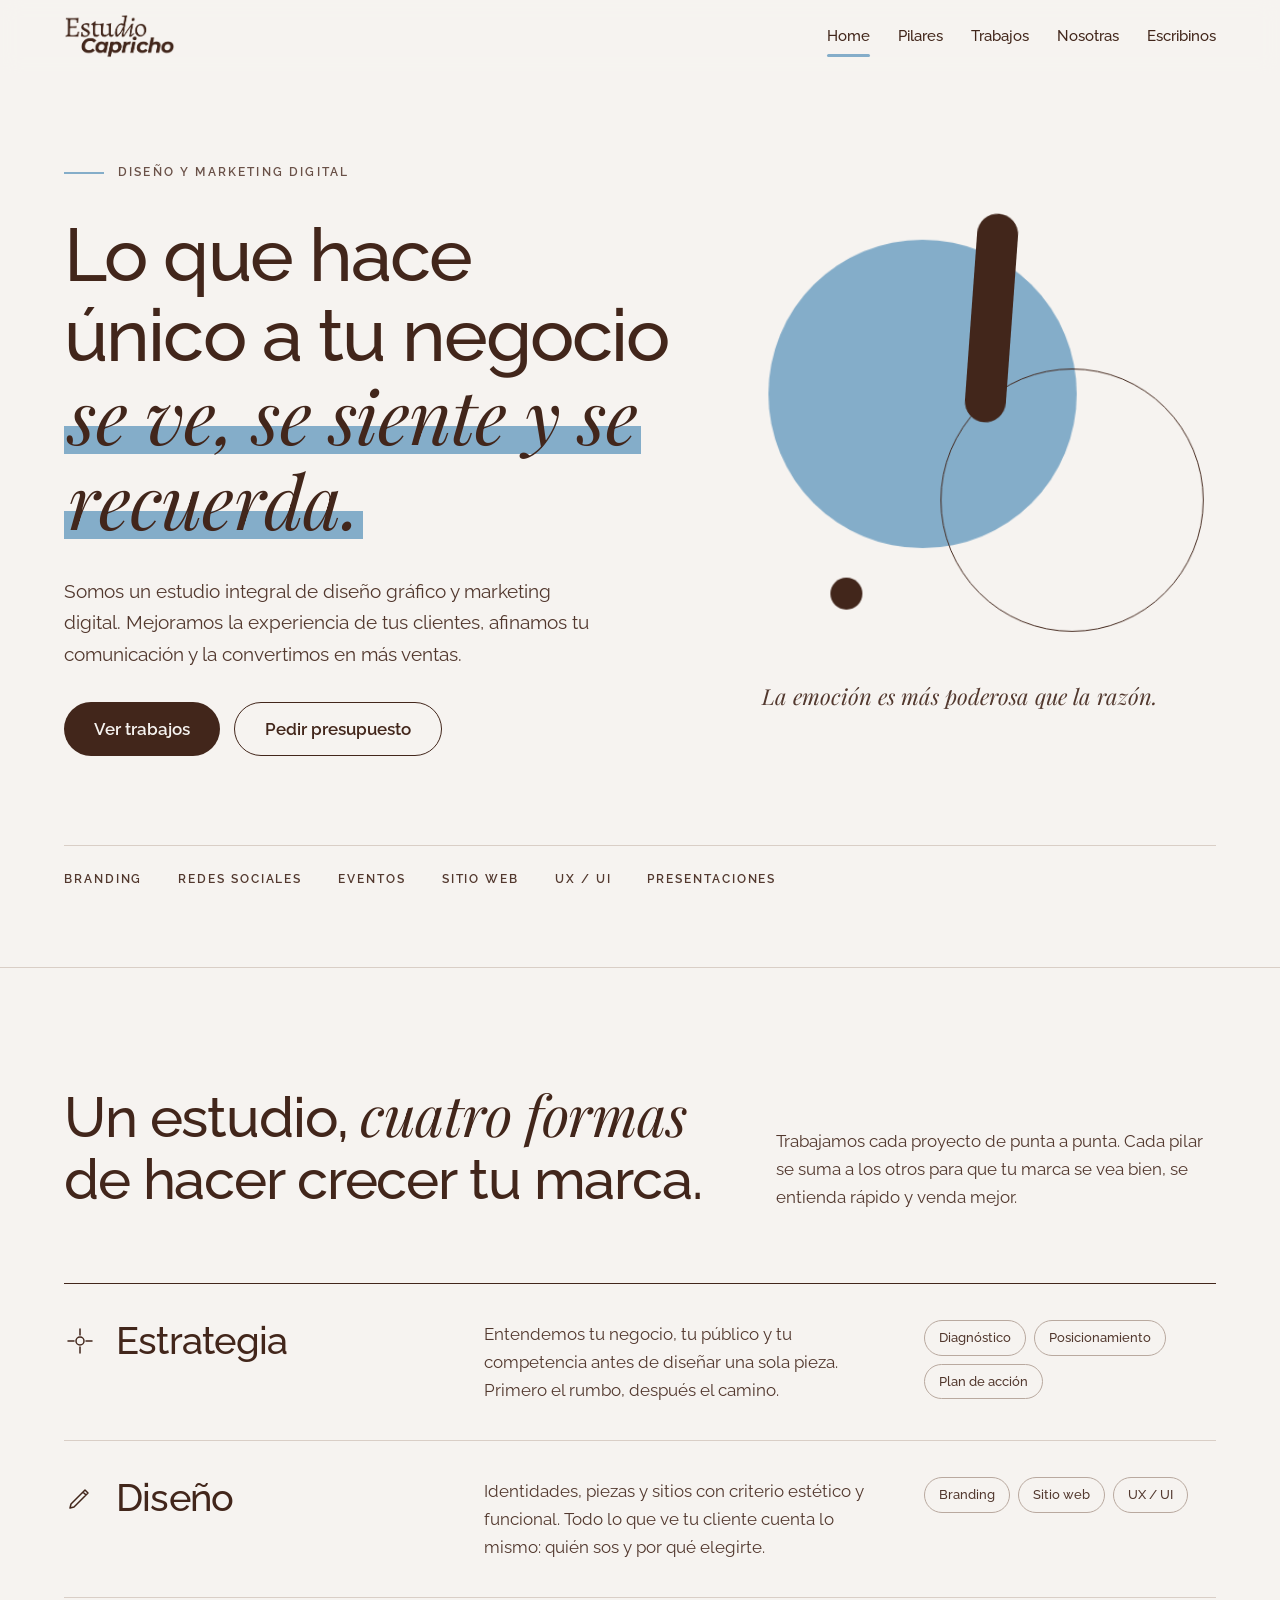
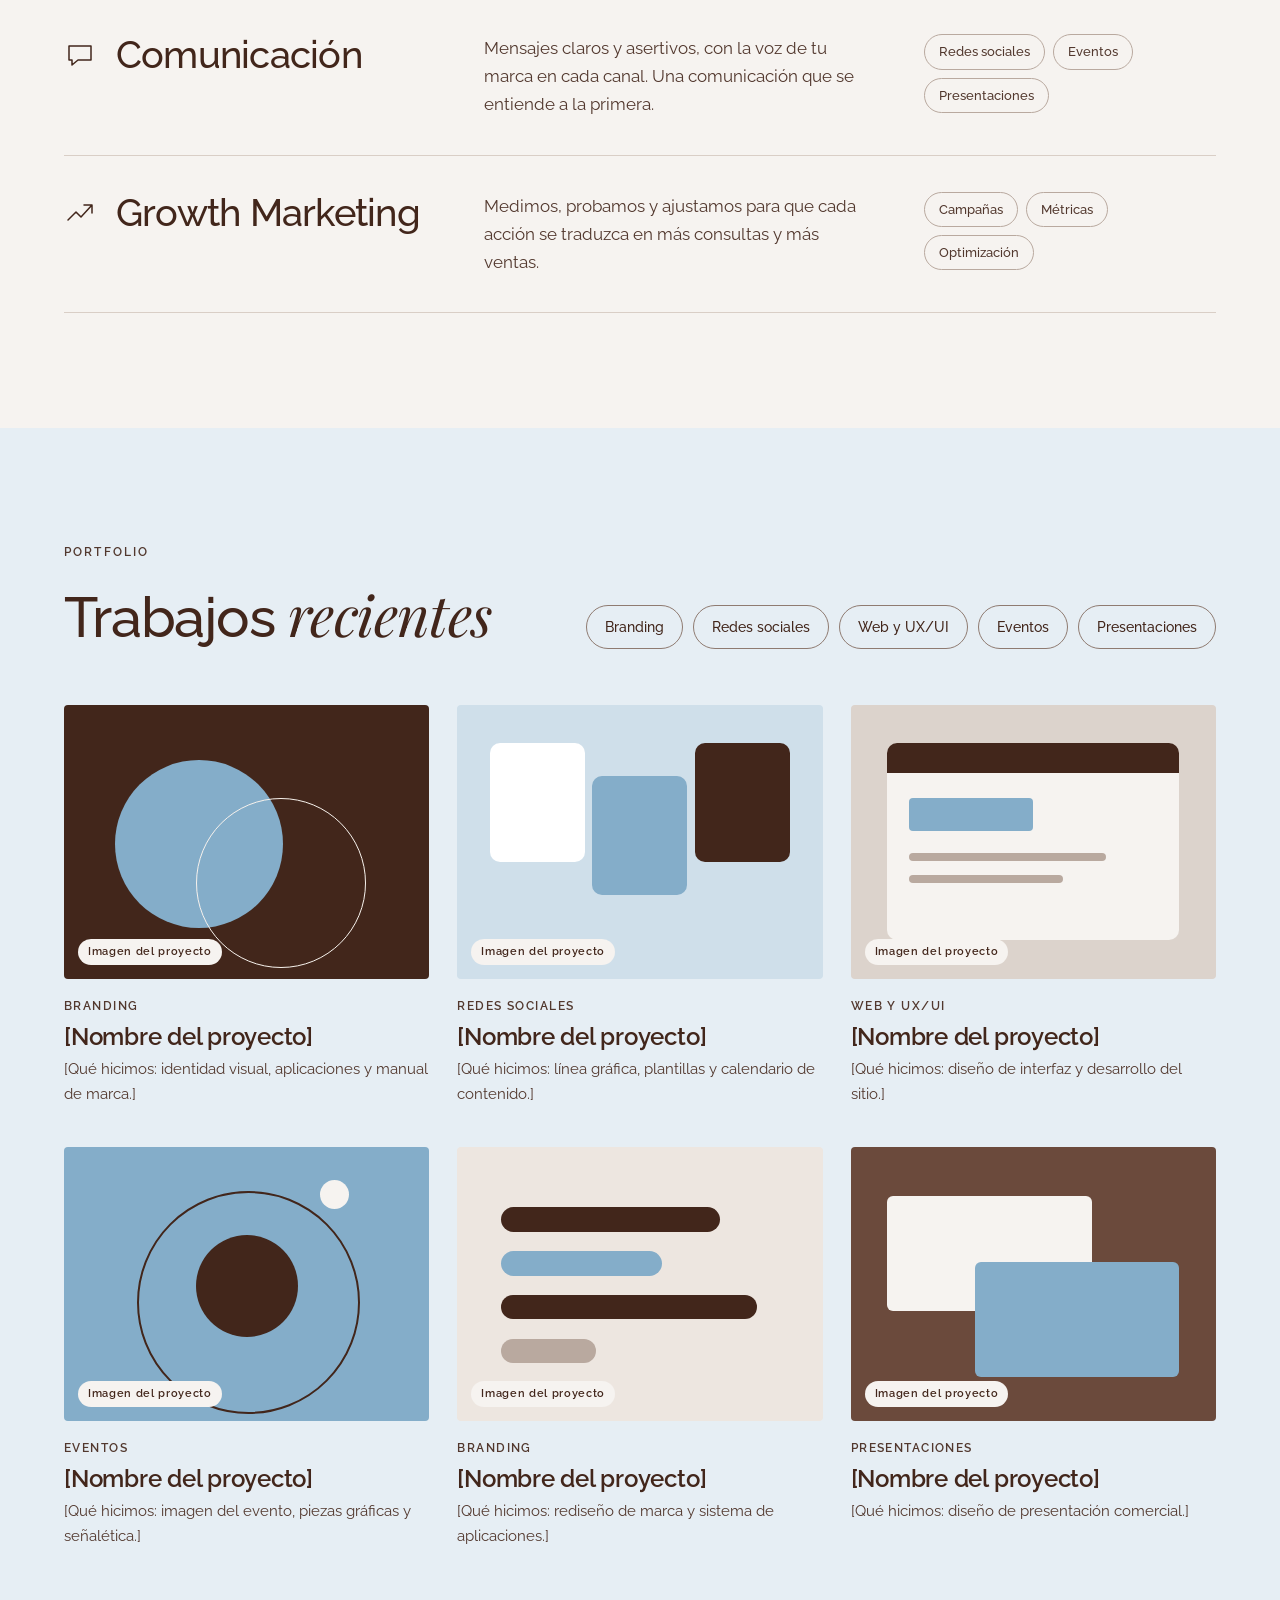
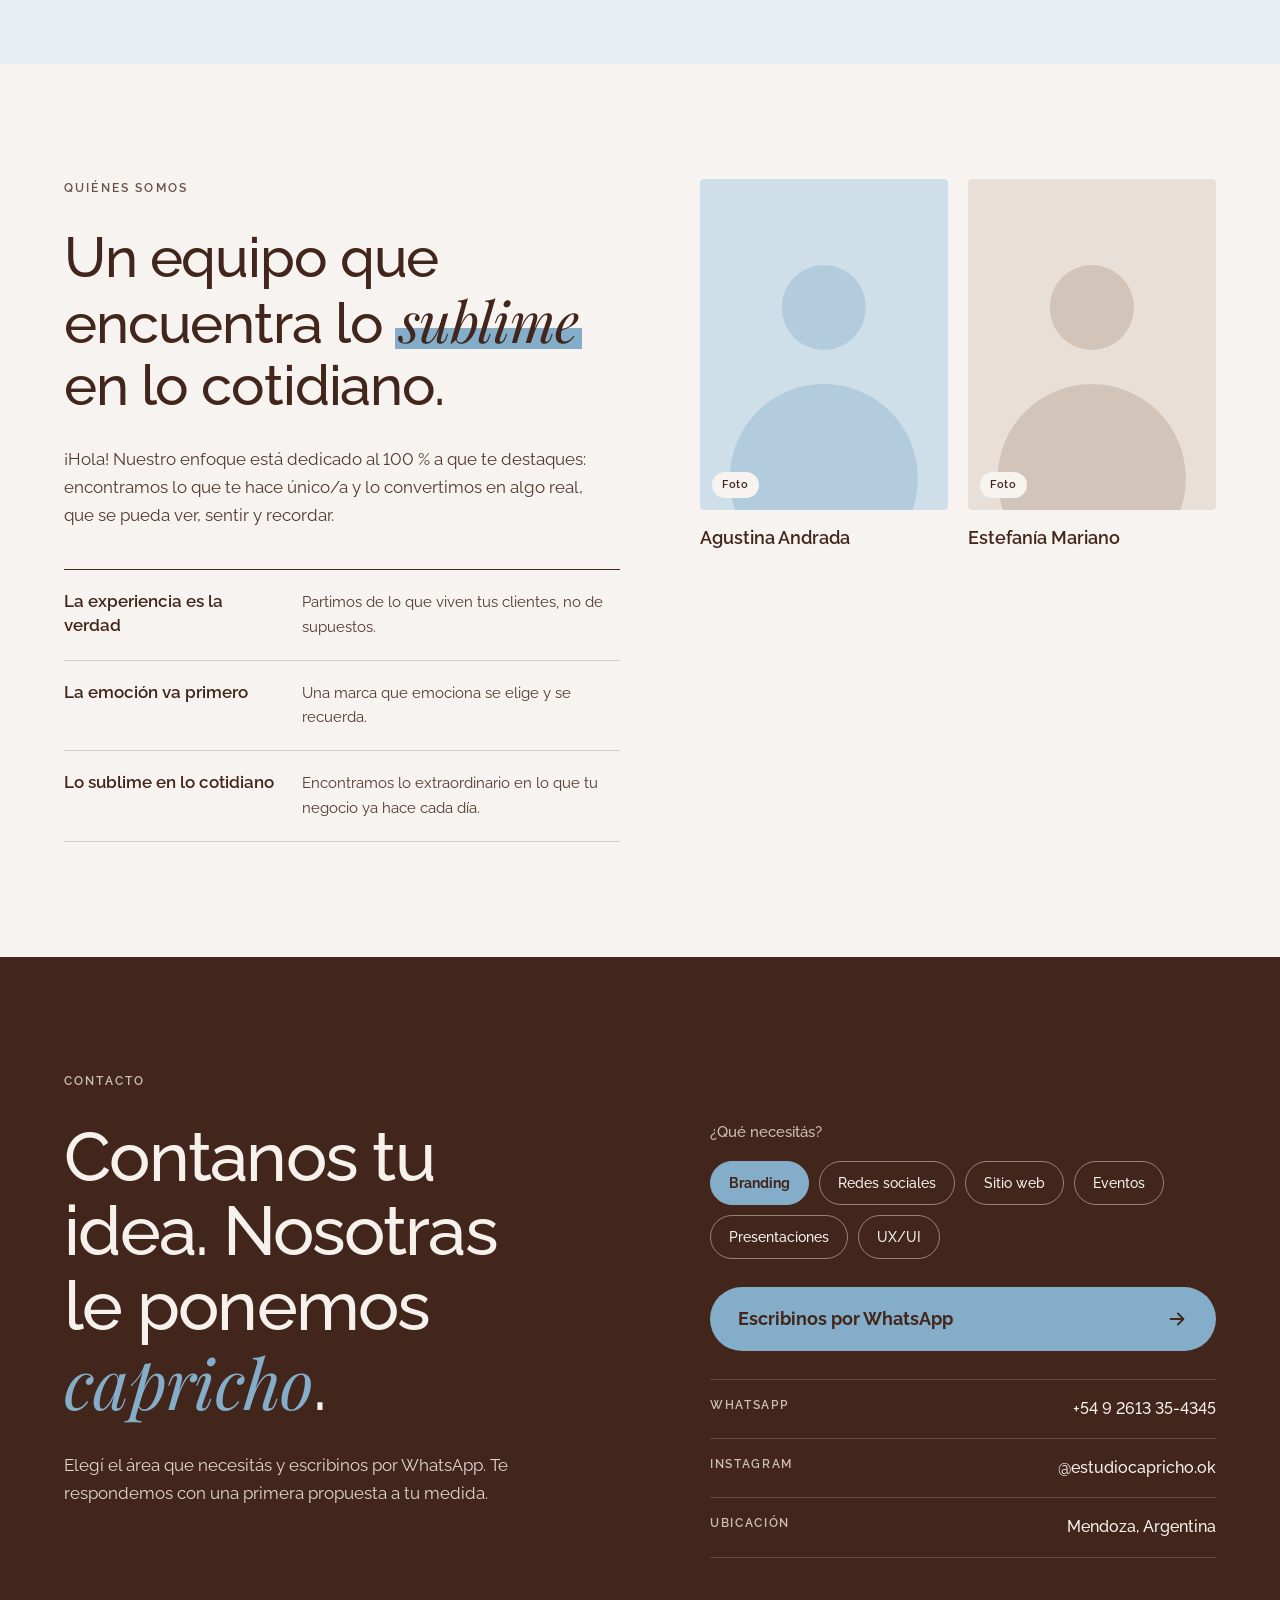
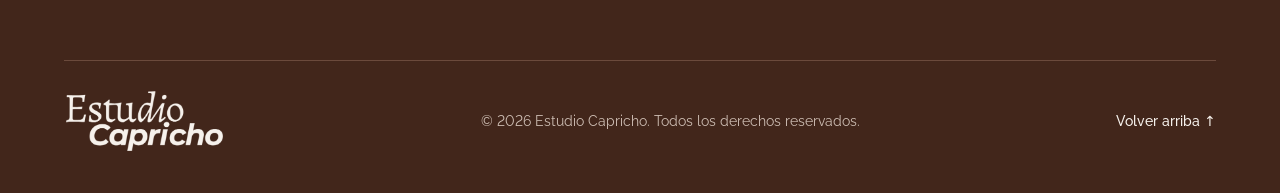
==== commit cc0f8c14: "cambios en la visual" ====
--- a/index.html
+++ b/index.html
@@ -27,10 +27,10 @@
         <img src="assets/img/logo-marron.png" alt="Estudio Capricho">
       </a>
       <nav class="site-nav" aria-label="Principal">
-        <a class="nav-link is-active" href="#inicio" data-section="inicio" aria-current="true"><i class="en" lang="en">Home</i></a>
+        <a class="nav-link is-active" href="#inicio" data-section="inicio" aria-current="true">Home</a>
         <a class="nav-link" href="#pilares" data-section="pilares">Pilares</a>
         <a class="nav-link" href="#trabajos" data-section="trabajos">Trabajos</a>
-        <a class="nav-link" href="#nosotros" data-section="nosotros">Nosotros</a>
+        <a class="nav-link" href="#nosotros" data-section="nosotros">Nosotras</a>
         <a class="nav-link" href="#contacto" data-section="contacto">Escribinos</a>
       </nav>
     </div>
@@ -44,10 +44,10 @@
         <div class="hero-copy">
           <p class="eyebrow hero-eyebrow">
             <span class="hero-eyebrow-line"></span>
-            <span>Diseño y <i class="en" lang="en">marketing</i> digital</span>
+            <span>Diseño y marketing digital</span>
           </p>
           <h1 class="hero-title" id="hero-title">Lo que hace único a tu negocio <span class="accent-italic highlight">se ve, se siente y se recuerda.</span></h1>
-          <p class="hero-text">Somos un estudio integral de diseño gráfico y <i class="en" lang="en">marketing</i> digital. Mejoramos la experiencia de tus clientes, afinamos tu comunicación y la convertimos en más ventas.</p>
+          <p class="hero-text">Somos un estudio integral de diseño gráfico y marketing digital. Mejoramos la experiencia de tus clientes, afinamos tu comunicación y la convertimos en más ventas.</p>
           <div class="hero-actions">
             <a class="btn btn-hero btn-primary" href="#trabajos">Ver trabajos</a>
             <a class="btn btn-hero btn-outline" href="#contacto">Pedir presupuesto</a>
@@ -66,11 +66,11 @@
       </div>
 
       <ul class="hero-services" aria-label="Servicios">
-        <li><i class="en" lang="en">Branding</i></li>
+        <li>Branding</li>
         <li>Redes sociales</li>
         <li>Eventos</li>
-        <li>Sitio <i class="en" lang="en">web</i></li>
-        <li><i class="en" lang="en">UX / UI</i></li>
+        <li>Sitio web</li>
+        <li>UX / UI</li>
         <li>Presentaciones</li>
       </ul>
     </section>
@@ -105,9 +105,9 @@
             </div>
             <p class="pilar-text">Identidades, piezas y sitios con criterio estético y funcional. Todo lo que ve tu cliente cuenta lo mismo: quién sos y por qué elegirte.</p>
             <ul class="pilar-tags">
-              <li class="pilar-tag"><i class="en" lang="en">Branding</i></li>
-              <li class="pilar-tag">Sitio <i class="en" lang="en">web</i></li>
-              <li class="pilar-tag"><i class="en" lang="en">UX / UI</i></li>
+              <li class="pilar-tag">Branding</li>
+              <li class="pilar-tag">Sitio web</li>
+              <li class="pilar-tag">UX / UI</li>
             </ul>
           </li>
           <li class="pilar-row">
@@ -125,7 +125,7 @@
           <li class="pilar-row">
             <div class="pilar-head">
               <svg class="pilar-icon" width="32" height="32" viewBox="0 0 32 32" aria-hidden="true"><path d="M4 24l8-8 5 5 11-12M20 9h8v8"></path></svg>
-              <h3 class="pilar-title"><i class="en" lang="en">Growth Marketing</i></h3>
+              <h3 class="pilar-title">Growth Marketing</h3>
             </div>
             <p class="pilar-text">Medimos, probamos y ajustamos para que cada acción se traduzca en más consultas y más ventas.</p>
             <ul class="pilar-tags">
@@ -143,13 +143,13 @@
       <div class="container trabajos-inner">
         <div class="trabajos-head">
           <div class="trabajos-head-title">
-            <p class="eyebrow eyebrow-strong"><i class="en" lang="en">Portfolio</i></p>
+            <p class="eyebrow eyebrow-strong">Portfolio</p>
             <h2 class="section-title" id="trabajos-title">Trabajos <span class="accent-italic">recientes</span></h2>
           </div>
           <div class="trabajos-filters" role="group" aria-label="Filtrar trabajos por categoría">
-            <button class="chip chip-filter" type="button" data-filter="Branding" aria-pressed="false"><i class="en" lang="en">Branding</i></button>
+            <button class="chip chip-filter" type="button" data-filter="Branding" aria-pressed="false">Branding</button>
             <button class="chip chip-filter" type="button" data-filter="Redes sociales" aria-pressed="false">Redes sociales</button>
-            <button class="chip chip-filter" type="button" data-filter="Web y UX/UI" aria-pressed="false"><i class="en" lang="en">Web</i> y <i class="en" lang="en">UX/UI</i></button>
+            <button class="chip chip-filter" type="button" data-filter="Web y UX/UI" aria-pressed="false">Web y UX/UI</button>
             <button class="chip chip-filter" type="button" data-filter="Eventos" aria-pressed="false">Eventos</button>
             <button class="chip chip-filter" type="button" data-filter="Presentaciones" aria-pressed="false">Presentaciones</button>
           </div>
@@ -165,7 +165,7 @@
               <span class="badge">Imagen del proyecto</span>
             </div>
             <div class="work-info">
-              <p class="work-meta"><i class="en" lang="en">Branding</i></p>
+              <p class="work-meta">Branding</p>
               <h3 class="work-name">[Nombre del proyecto]</h3>
               <p class="work-desc">[Qué hicimos: identidad visual, aplicaciones y manual de marca.]</p>
             </div>
@@ -199,7 +199,7 @@
               <span class="badge">Imagen del proyecto</span>
             </div>
             <div class="work-info">
-              <p class="work-meta"><i class="en" lang="en">Web</i> y <i class="en" lang="en">UX/UI</i></p>
+              <p class="work-meta">Web y UX/UI</p>
               <h3 class="work-name">[Nombre del proyecto]</h3>
               <p class="work-desc">[Qué hicimos: diseño de interfaz y desarrollo del sitio.]</p>
             </div>
@@ -232,7 +232,7 @@
               <span class="badge">Imagen del proyecto</span>
             </div>
             <div class="work-info">
-              <p class="work-meta"><i class="en" lang="en">Branding</i></p>
+              <p class="work-meta">Branding</p>
               <h3 class="work-name">[Nombre del proyecto]</h3>
               <p class="work-desc">[Qué hicimos: rediseño de marca y sistema de aplicaciones.]</p>
             </div>
@@ -263,7 +263,7 @@
           <div class="nosotros-copy">
             <p class="eyebrow">Quiénes somos</p>
             <h2 class="section-title title-balance" id="nosotros-title">Un equipo que encuentra lo <span class="accent-italic highlight">sublime</span> en lo cotidiano.</h2>
-            <p class="nosotros-text">¡Hola! Somos Agustina y Estefanía, las creadoras de Estudio Capricho. Nuestro enfoque está dedicado al 100&nbsp;% a que te destaques: encontramos lo que te hace único/a y lo convertimos en algo real, que se pueda ver, sentir y recordar.</p>
+            <p class="nosotros-text">¡Hola! Nuestro enfoque está dedicado al 100&nbsp;% a que te destaques: encontramos lo que te hace único/a y lo convertimos en algo real, que se pueda ver, sentir y recordar.</p>
 
             <dl class="values-list">
               <div class="value-row">
@@ -289,7 +289,7 @@
                 <span class="badge">Foto</span>
               </div>
               <figcaption class="team-caption">
-                <span class="team-name">Agustina</span>
+                <span class="team-name">Agustina Andrada</span>
               </figcaption>
             </figure>
             <figure class="team-member">
@@ -299,7 +299,7 @@
                 <span class="badge">Foto</span>
               </div>
               <figcaption class="team-caption">
-                <span class="team-name">Estefanía</span>
+                <span class="team-name">Estefanía Mariano</span>
               </figcaption>
             </figure>
           </div>
@@ -321,12 +321,12 @@
             <div class="contacto-needs">
               <p class="contacto-needs-label">¿Qué necesitás?</p>
               <div class="contacto-needs-list" role="group" aria-label="Área que necesitás">
-                <button class="chip chip-need is-active" type="button" data-need="Branding" aria-pressed="true"><i class="en" lang="en">Branding</i></button>
+                <button class="chip chip-need is-active" type="button" data-need="Branding" aria-pressed="true">Branding</button>
                 <button class="chip chip-need" type="button" data-need="Redes sociales" aria-pressed="false">Redes sociales</button>
-                <button class="chip chip-need" type="button" data-need="Sitio web" aria-pressed="false">Sitio <i class="en" lang="en">web</i></button>
+                <button class="chip chip-need" type="button" data-need="Sitio web" aria-pressed="false">Sitio web</button>
                 <button class="chip chip-need" type="button" data-need="Eventos" aria-pressed="false">Eventos</button>
                 <button class="chip chip-need" type="button" data-need="Presentaciones" aria-pressed="false">Presentaciones</button>
-                <button class="chip chip-need" type="button" data-need="UX/UI" aria-pressed="false"><i class="en" lang="en">UX/UI</i></button>
+                <button class="chip chip-need" type="button" data-need="UX/UI" aria-pressed="false">UX/UI</button>
               </div>
             </div>
 
@@ -368,6 +368,7 @@
   </main>
 
   <script src="js/nav.js" defer></script>
+  <script src="js/hero-art.js" defer></script>
   <script src="js/filtro-portfolio.js" defer></script>
   <script src="js/contacto-whatsapp.js" defer></script>
 </body>
--- a/css/base.css
+++ b/css/base.css
@@ -152,22 +152,6 @@
   font-style: italic;
   font-weight: 400;
   letter-spacing: -0.01em;
-}
-
-/* Palabras en inglés: siempre en cursiva */
-.en {
-  font-family: var(--font-serif);
-  font-style: italic;
-  font-weight: 400;
-}
-
-/* En etiquetas en mayúsculas la cursiva serif se ve fina: se refuerza un poco */
-.eyebrow .en,
-.hero-services .en,
-.work-meta .en {
-  font-size: 1.15em;
-  font-weight: 500;
-  line-height: 1;
 }
 
 /* Marcador azul bajo la palabra destacada */
--- a/css/hero.css
+++ b/css/hero.css
@@ -89,6 +89,7 @@
 
 .hero-shape {
   position: absolute;
+  will-change: transform; /* js/hero-art.js mueve las formas */
 }
 
 .hero-shape-sun {
--- a/css/pilares.css
+++ b/css/pilares.css
@@ -76,10 +76,6 @@
   transform: translateX(8px);
 }
 
-.pilar-title .en {
-  letter-spacing: -0.01em;
-}
-
 .pilar-text {
   flex: 1.3 1 300px;
   min-width: 0;
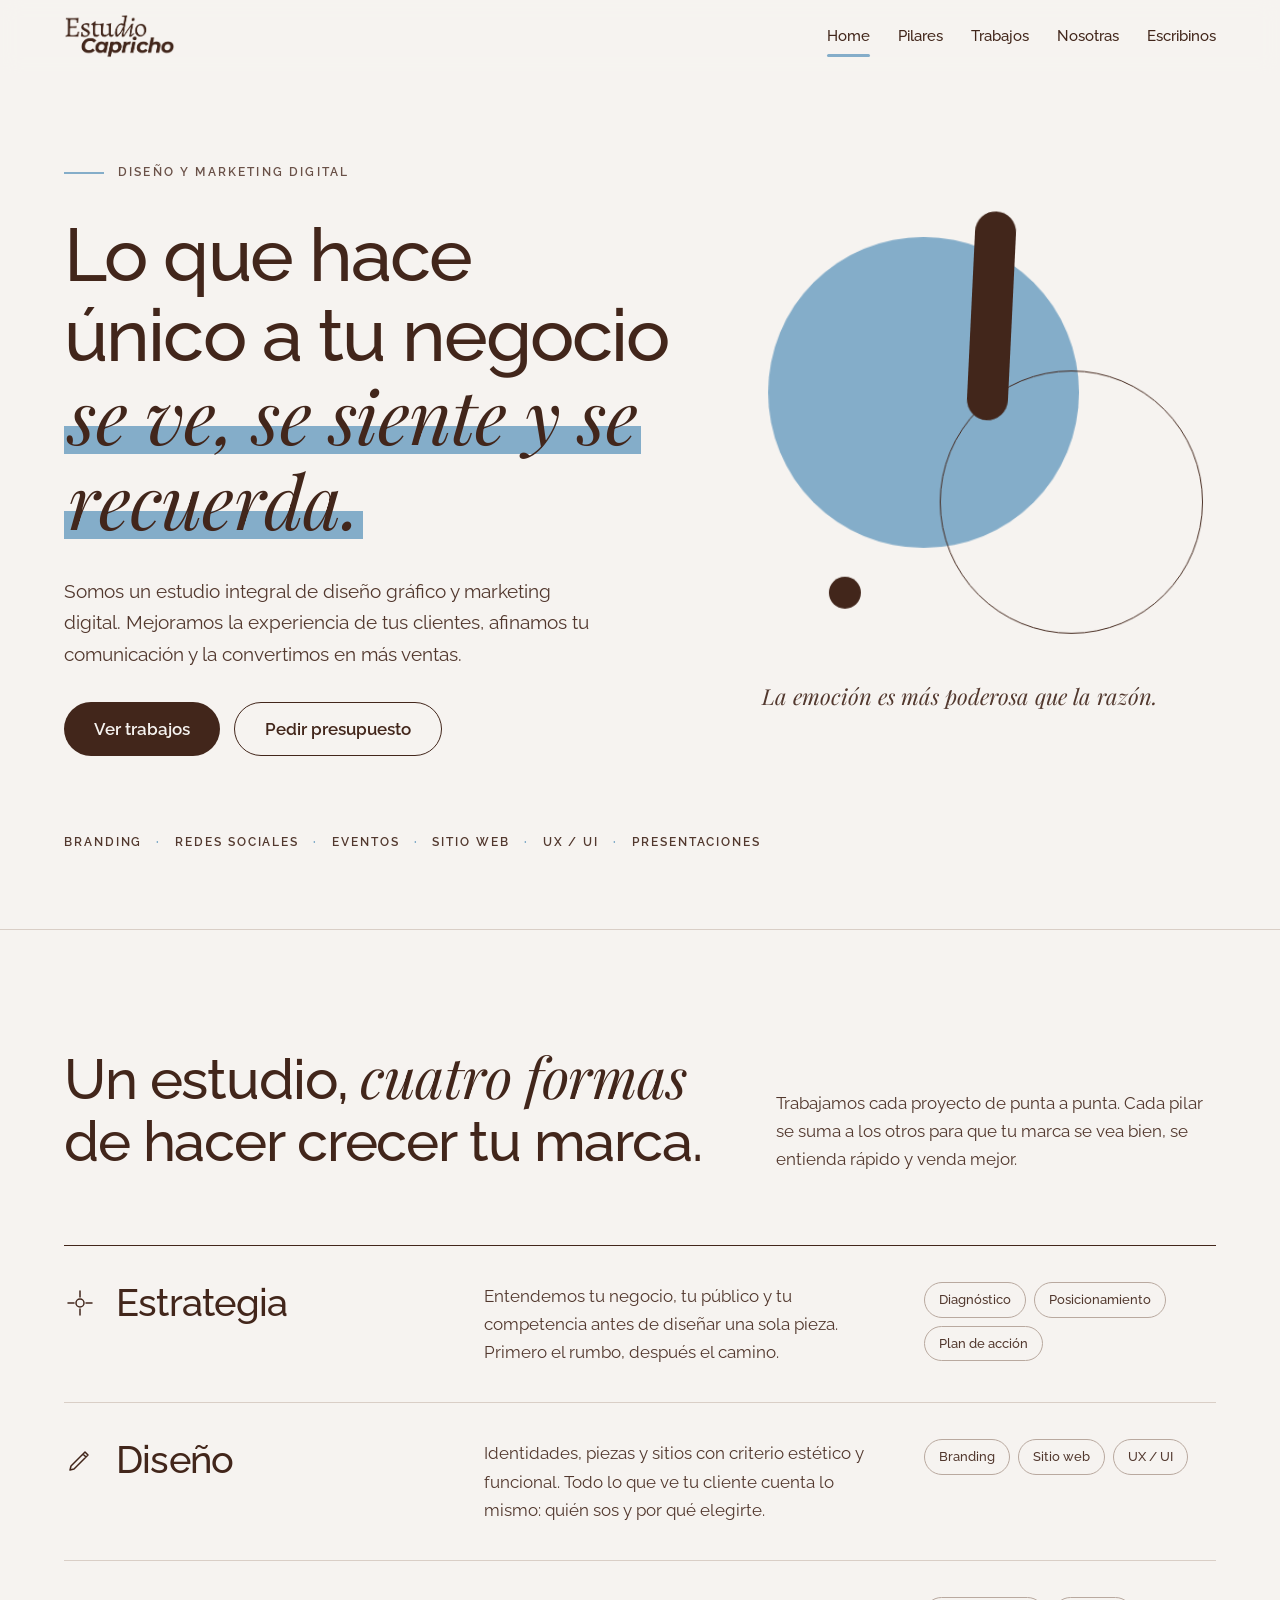
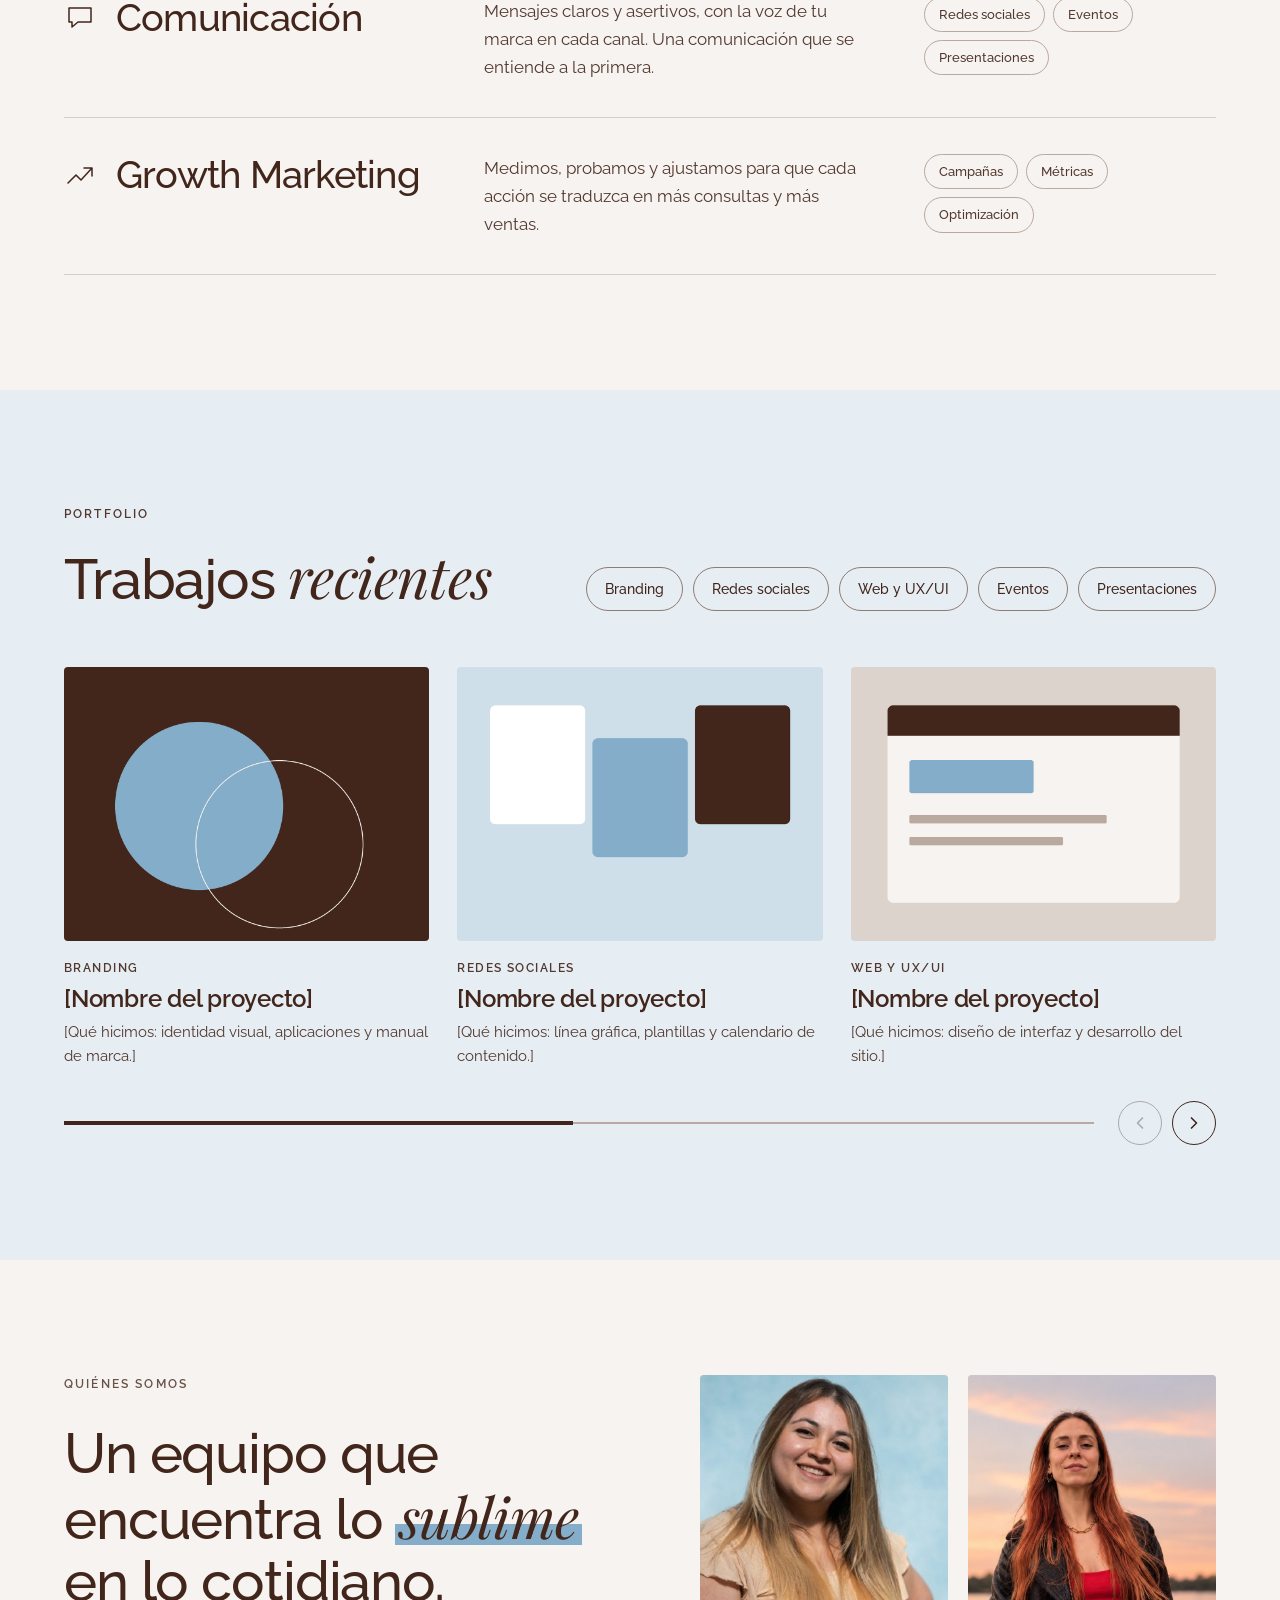
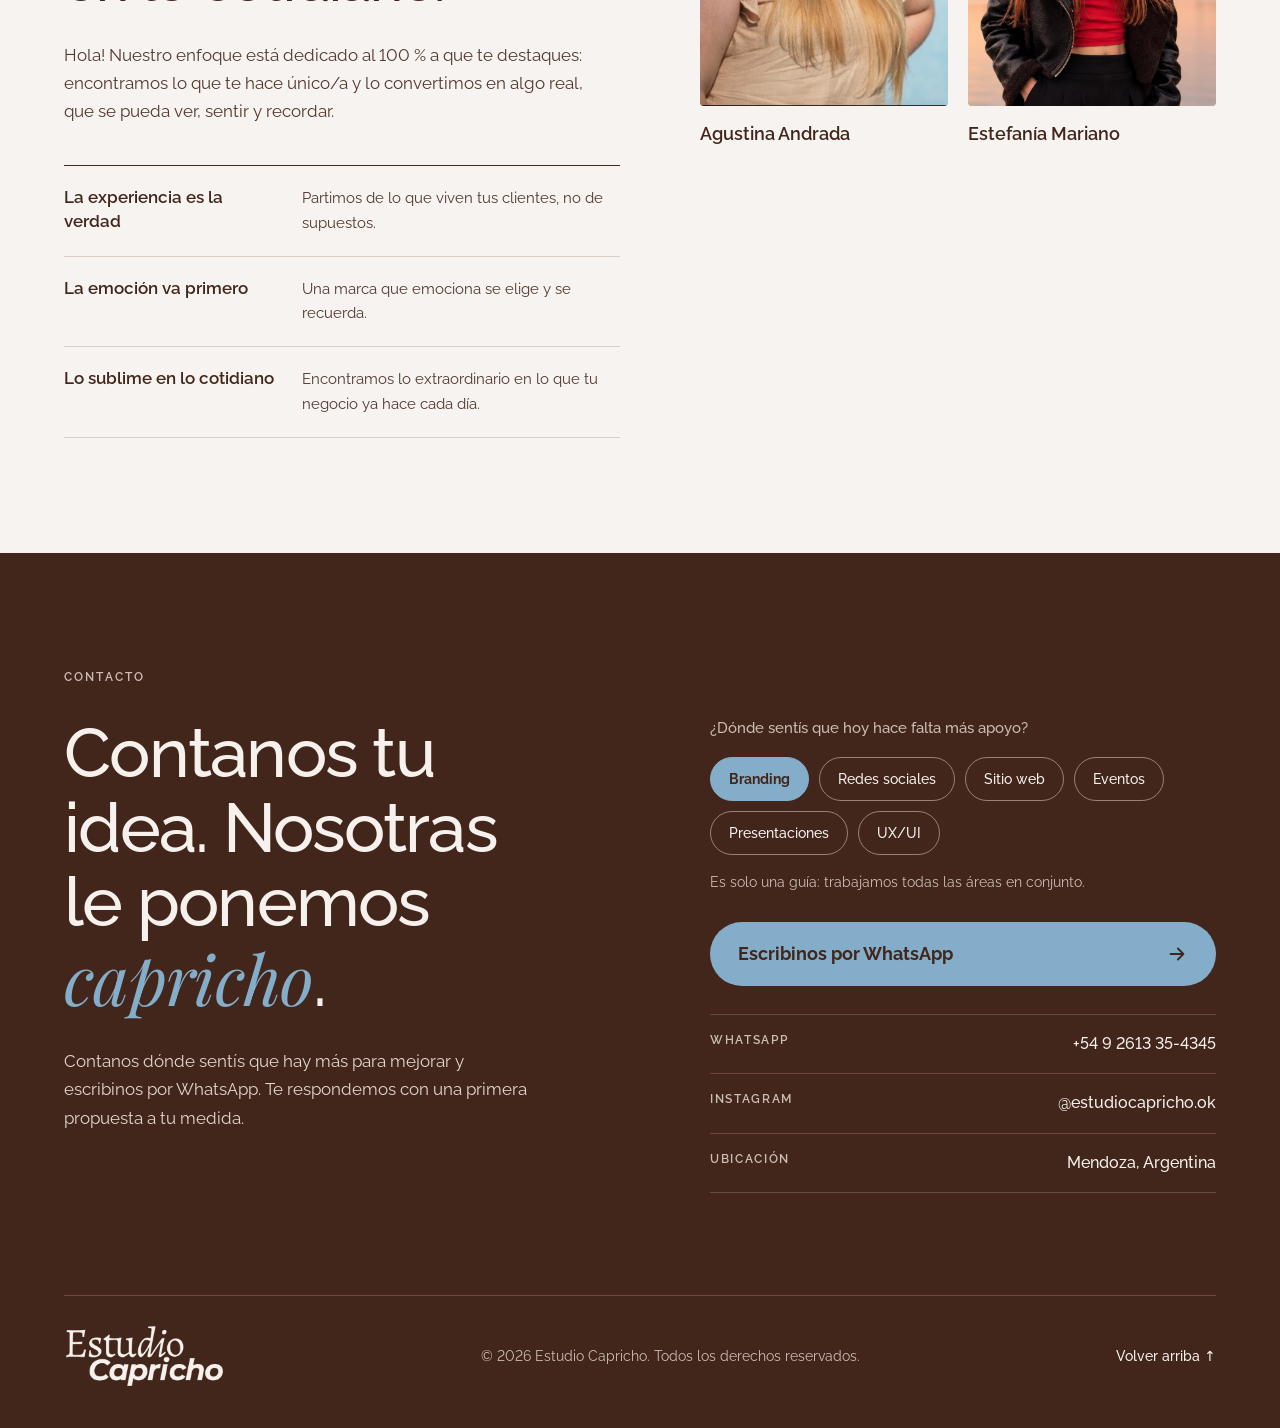
==== commit d7beaeb2: "Con metadata, fotos, etc." ====
--- a/index.html
+++ b/index.html
@@ -3,8 +3,79 @@
 <head>
   <meta charset="utf-8">
   <meta name="viewport" content="width=device-width, initial-scale=1">
-  <title>Estudio Capricho</title>
-  <meta name="description" content="Estudio integral de diseño gráfico y marketing digital. Encontramos lo que hace único a tu negocio y lo convertimos en algo que se ve, se siente y se recuerda.">
+  <title>Estudio Capricho | Diseño y marketing digital en Mendoza</title>
+  <meta name="description" content="Estudio integral de diseño y marketing digital en Mendoza. Branding, redes sociales, sitio web, eventos y UX/UI para que tu negocio se recuerde.">
+  <meta name="robots" content="index, follow">
+  <meta name="theme-color" content="#f6f3f0">
+  <meta name="author" content="Estudio Capricho">
+  <link rel="canonical" href="https://neas73.github.io/estudio-capricho/">
+
+  <!-- Vista previa al compartir el enlace (WhatsApp, Instagram, Facebook, LinkedIn) -->
+  <meta property="og:type" content="website">
+  <meta property="og:site_name" content="Estudio Capricho">
+  <meta property="og:locale" content="es_AR">
+  <meta property="og:title" content="Estudio Capricho | Diseño y marketing digital en Mendoza">
+  <meta property="og:description" content="Estudio integral de diseño y marketing digital en Mendoza. Branding, redes sociales, sitio web, eventos y UX/UI para que tu negocio se recuerde.">
+  <meta property="og:url" content="https://neas73.github.io/estudio-capricho/">
+  <meta property="og:image" content="https://neas73.github.io/estudio-capricho/assets/img/og-image.png">
+  <meta property="og:image:width" content="1200">
+  <meta property="og:image:height" content="1200">
+  <meta property="og:image:alt" content="Estudio Capricho. Se ve, se siente, se recuerda.">
+  <meta name="twitter:card" content="summary">
+  <meta name="twitter:title" content="Estudio Capricho | Diseño y marketing digital en Mendoza">
+  <meta name="twitter:description" content="Estudio integral de diseño y marketing digital en Mendoza. Branding, redes sociales, sitio web, eventos y UX/UI para que tu negocio se recuerde.">
+  <meta name="twitter:image" content="https://neas73.github.io/estudio-capricho/assets/img/og-image.png">
+
+  <!-- Ícono de la pestaña y de la pantalla de inicio -->
+  <link rel="icon" href="favicon.ico" sizes="48x48 32x32 16x16">
+  <link rel="icon" type="image/png" sizes="32x32" href="assets/img/favicon-32.png">
+  <link rel="icon" type="image/png" sizes="192x192" href="assets/img/favicon-192.png">
+  <link rel="apple-touch-icon" href="assets/img/apple-touch-icon.png">
+  <link rel="manifest" href="site.webmanifest">
+
+  <!-- Datos estructurados para buscadores (Google) -->
+  <script type="application/ld+json">
+  {
+    "@context": "https://schema.org",
+    "@type": "ProfessionalService",
+    "name": "Estudio Capricho",
+    "url": "https://neas73.github.io/estudio-capricho/",
+    "logo": "https://neas73.github.io/estudio-capricho/assets/img/favicon-512.png",
+    "image": "https://neas73.github.io/estudio-capricho/assets/img/og-image.png",
+    "description": "Estudio integral de diseño y marketing digital en Mendoza. Branding, redes sociales, sitio web, eventos y UX/UI para que tu negocio se recuerde.",
+    "telephone": "+5492613354345",
+    "address": {
+      "@type": "PostalAddress",
+      "addressLocality": "Mendoza",
+      "addressCountry": "AR"
+    },
+    "areaServed": {
+      "@type": "Country",
+      "name": "Argentina"
+    },
+    "founder": [
+      {
+        "@type": "Person",
+        "name": "Agustina Andrada"
+      },
+      {
+        "@type": "Person",
+        "name": "Estefanía Mariano"
+      }
+    ],
+    "sameAs": [
+      "https://www.instagram.com/estudiocapricho.ok/"
+    ],
+    "knowsAbout": [
+      "Branding",
+      "Redes sociales",
+      "Eventos",
+      "Diseño de sitios web",
+      "UX/UI",
+      "Presentaciones"
+    ]
+  }
+  </script>
 
   <!-- Fuentes -->
   <link rel="stylesheet" href="https://fonts.googleapis.com/css2?family=Raleway:wght@400;500;600;700&amp;family=Playfair+Display:ital,wght@1,400;1,500&amp;display=swap">
@@ -18,6 +89,7 @@
   <link rel="stylesheet" href="css/nosotros.css">
   <link rel="stylesheet" href="css/contacto.css">
   <link rel="stylesheet" href="css/footer.css">
+  <link rel="stylesheet" href="css/lightbox.css">
 </head>
 <body>
 
@@ -47,7 +119,7 @@
             <span>Diseño y marketing digital</span>
           </p>
           <h1 class="hero-title" id="hero-title">Lo que hace único a tu negocio <span class="accent-italic highlight">se ve, se siente y se recuerda.</span></h1>
-          <p class="hero-text">Somos un estudio integral de diseño gráfico y marketing digital. Mejoramos la experiencia de tus clientes, afinamos tu comunicación y la convertimos en más ventas.</p>
+          <p class="hero-text"><span class="only-desktop">Somos un estudio integral de diseño gráfico y marketing digital. Mejoramos la experiencia de tus clientes, afinamos tu comunicación y la convertimos en más ventas.</span><span class="only-mobile">Somos un estudio integral. Mejoramos la experiencia de tus clientes y la convertimos en más ventas.</span></p>
           <div class="hero-actions">
             <a class="btn btn-hero btn-primary" href="#trabajos">Ver trabajos</a>
             <a class="btn btn-hero btn-outline" href="#contacto">Pedir presupuesto</a>
@@ -69,6 +141,7 @@
         <li>Branding</li>
         <li>Redes sociales</li>
         <li>Eventos</li>
+        <li class="services-break" aria-hidden="true"></li>
         <li>Sitio web</li>
         <li>UX / UI</li>
         <li>Presentaciones</li>
@@ -91,7 +164,7 @@
               <svg class="pilar-icon" width="32" height="32" viewBox="0 0 32 32" aria-hidden="true"><path d="M16 4v6M16 22v6M4 16h6M22 16h6M16 12a4 4 0 100 8 4 4 0 000-8z"></path></svg>
               <h3 class="pilar-title">Estrategia</h3>
             </div>
-            <p class="pilar-text">Entendemos tu negocio, tu público y tu competencia antes de diseñar una sola pieza. Primero el rumbo, después el camino.</p>
+            <p class="pilar-text"><span class="only-desktop">Entendemos tu negocio, tu público y tu competencia antes de diseñar una sola pieza. Primero el rumbo, después el camino.</span><span class="only-mobile">Entendemos tu negocio y tu público antes de diseñar.</span></p>
             <ul class="pilar-tags">
               <li class="pilar-tag">Diagnóstico</li>
               <li class="pilar-tag">Posicionamiento</li>
@@ -103,7 +176,7 @@
               <svg class="pilar-icon" width="32" height="32" viewBox="0 0 32 32" aria-hidden="true"><path d="M6 26l1-4L21 8l3 3L10 25l-4 1zM19 10l3 3"></path></svg>
               <h3 class="pilar-title">Diseño</h3>
             </div>
-            <p class="pilar-text">Identidades, piezas y sitios con criterio estético y funcional. Todo lo que ve tu cliente cuenta lo mismo: quién sos y por qué elegirte.</p>
+            <p class="pilar-text"><span class="only-desktop">Identidades, piezas y sitios con criterio estético y funcional. Todo lo que ve tu cliente cuenta lo mismo: quién sos y por qué elegirte.</span><span class="only-mobile">Identidades, piezas y sitios con criterio estético y funcional.</span></p>
             <ul class="pilar-tags">
               <li class="pilar-tag">Branding</li>
               <li class="pilar-tag">Sitio web</li>
@@ -115,7 +188,7 @@
               <svg class="pilar-icon" width="32" height="32" viewBox="0 0 32 32" aria-hidden="true"><path d="M5 7h22v14H14l-6 5v-5H5V7z"></path></svg>
               <h3 class="pilar-title">Comunicación</h3>
             </div>
-            <p class="pilar-text">Mensajes claros y asertivos, con la voz de tu marca en cada canal. Una comunicación que se entiende a la primera.</p>
+            <p class="pilar-text"><span class="only-desktop">Mensajes claros y asertivos, con la voz de tu marca en cada canal. Una comunicación que se entiende a la primera.</span><span class="only-mobile">Mensajes claros, con la voz de tu marca en cada canal.</span></p>
             <ul class="pilar-tags">
               <li class="pilar-tag">Redes sociales</li>
               <li class="pilar-tag">Eventos</li>
@@ -127,7 +200,7 @@
               <svg class="pilar-icon" width="32" height="32" viewBox="0 0 32 32" aria-hidden="true"><path d="M4 24l8-8 5 5 11-12M20 9h8v8"></path></svg>
               <h3 class="pilar-title">Growth Marketing</h3>
             </div>
-            <p class="pilar-text">Medimos, probamos y ajustamos para que cada acción se traduzca en más consultas y más ventas.</p>
+            <p class="pilar-text"><span class="only-desktop">Medimos, probamos y ajustamos para que cada acción se traduzca en más consultas y más ventas.</span><span class="only-mobile">Medimos y ajustamos para lograr más consultas y ventas.</span></p>
             <ul class="pilar-tags">
               <li class="pilar-tag">Campañas</li>
               <li class="pilar-tag">Métricas</li>
@@ -153,105 +226,87 @@
             <button class="chip chip-filter" type="button" data-filter="Eventos" aria-pressed="false">Eventos</button>
             <button class="chip chip-filter" type="button" data-filter="Presentaciones" aria-pressed="false">Presentaciones</button>
           </div>
-        </div>
-
-        <div class="trabajos-grid">
-          <article class="work-card" data-category="Branding">
-            <div class="work-media">
-              <div class="work-visual work-visual-1">
-                <span class="shape"></span>
-                <span class="shape"></span>
-              </div>
-              <span class="badge">Imagen del proyecto</span>
-            </div>
-            <div class="work-info">
-              <p class="work-meta">Branding</p>
-              <h3 class="work-name">[Nombre del proyecto]</h3>
-              <p class="work-desc">[Qué hicimos: identidad visual, aplicaciones y manual de marca.]</p>
-            </div>
-          </article>
-
-          <article class="work-card" data-category="Redes sociales">
-            <div class="work-media">
-              <div class="work-visual work-visual-2">
-                <span class="shape"></span>
-                <span class="shape"></span>
-                <span class="shape"></span>
-              </div>
-              <span class="badge">Imagen del proyecto</span>
-            </div>
-            <div class="work-info">
-              <p class="work-meta">Redes sociales</p>
-              <h3 class="work-name">[Nombre del proyecto]</h3>
-              <p class="work-desc">[Qué hicimos: línea gráfica, plantillas y calendario de contenido.]</p>
-            </div>
-          </article>
-
-          <article class="work-card" data-category="Web y UX/UI">
-            <div class="work-media">
-              <div class="work-visual work-visual-3">
-                <span class="shape"></span>
-                <span class="shape"></span>
-                <span class="shape"></span>
-                <span class="shape"></span>
-                <span class="shape"></span>
-              </div>
-              <span class="badge">Imagen del proyecto</span>
-            </div>
-            <div class="work-info">
-              <p class="work-meta">Web y UX/UI</p>
-              <h3 class="work-name">[Nombre del proyecto]</h3>
-              <p class="work-desc">[Qué hicimos: diseño de interfaz y desarrollo del sitio.]</p>
-            </div>
-          </article>
-
-          <article class="work-card" data-category="Eventos">
-            <div class="work-media">
-              <div class="work-visual work-visual-4">
-                <span class="shape"></span>
-                <span class="shape"></span>
-                <span class="shape"></span>
-              </div>
-              <span class="badge">Imagen del proyecto</span>
-            </div>
-            <div class="work-info">
-              <p class="work-meta">Eventos</p>
-              <h3 class="work-name">[Nombre del proyecto]</h3>
-              <p class="work-desc">[Qué hicimos: imagen del evento, piezas gráficas y señalética.]</p>
-            </div>
-          </article>
-
-          <article class="work-card" data-category="Branding">
-            <div class="work-media">
-              <div class="work-visual work-visual-5">
-                <span class="shape"></span>
-                <span class="shape"></span>
-                <span class="shape"></span>
-                <span class="shape"></span>
-              </div>
-              <span class="badge">Imagen del proyecto</span>
-            </div>
-            <div class="work-info">
-              <p class="work-meta">Branding</p>
-              <h3 class="work-name">[Nombre del proyecto]</h3>
-              <p class="work-desc">[Qué hicimos: rediseño de marca y sistema de aplicaciones.]</p>
-            </div>
-          </article>
-
-          <article class="work-card" data-category="Presentaciones">
-            <div class="work-media">
-              <div class="work-visual work-visual-6">
-                <span class="shape"></span>
-                <span class="shape"></span>
-              </div>
-              <span class="badge">Imagen del proyecto</span>
-            </div>
-            <div class="work-info">
-              <p class="work-meta">Presentaciones</p>
-              <h3 class="work-name">[Nombre del proyecto]</h3>
-              <p class="work-desc">[Qué hicimos: diseño de presentación comercial.]</p>
-            </div>
-          </article>
+          <select class="trabajos-select" id="trabajos-select" aria-label="Filtrar trabajos por categoría">
+            <option value="">Todas las categorías</option>
+            <option value="Branding">Branding</option>
+            <option value="Redes sociales">Redes sociales</option>
+            <option value="Web y UX/UI">Web y UX/UI</option>
+            <option value="Eventos">Eventos</option>
+            <option value="Presentaciones">Presentaciones</option>
+          </select>
+        </div>
+
+        <div class="carousel">
+          <div class="carousel-track" id="trabajos-track" tabindex="0" role="region" aria-roledescription="carrusel" aria-label="Trabajos recientes">
+            <article class="work-card" data-category="Branding">
+              <button class="work-media" type="button" aria-label="Ver imagen ampliada del proyecto">
+                <img class="work-img" src="assets/img/proyecto-1.png" alt="Imagen del proyecto 1" width="1200" height="900" loading="lazy" draggable="false">
+              </button>
+              <div class="work-info">
+                <p class="work-meta">Branding</p>
+                <h3 class="work-name">[Nombre del proyecto]</h3>
+                <p class="work-desc">[Qué hicimos: identidad visual, aplicaciones y manual de marca.]</p>
+              </div>
+            </article>
+            <article class="work-card" data-category="Redes sociales">
+              <button class="work-media" type="button" aria-label="Ver imagen ampliada del proyecto">
+                <img class="work-img" src="assets/img/proyecto-2.png" alt="Imagen del proyecto 2" width="1200" height="900" loading="lazy" draggable="false">
+              </button>
+              <div class="work-info">
+                <p class="work-meta">Redes sociales</p>
+                <h3 class="work-name">[Nombre del proyecto]</h3>
+                <p class="work-desc">[Qué hicimos: línea gráfica, plantillas y calendario de contenido.]</p>
+              </div>
+            </article>
+            <article class="work-card" data-category="Web y UX/UI">
+              <button class="work-media" type="button" aria-label="Ver imagen ampliada del proyecto">
+                <img class="work-img" src="assets/img/proyecto-3.png" alt="Imagen del proyecto 3" width="1200" height="900" loading="lazy" draggable="false">
+              </button>
+              <div class="work-info">
+                <p class="work-meta">Web y UX/UI</p>
+                <h3 class="work-name">[Nombre del proyecto]</h3>
+                <p class="work-desc">[Qué hicimos: diseño de interfaz y desarrollo del sitio.]</p>
+              </div>
+            </article>
+            <article class="work-card" data-category="Eventos">
+              <button class="work-media" type="button" aria-label="Ver imagen ampliada del proyecto">
+                <img class="work-img" src="assets/img/proyecto-4.png" alt="Imagen del proyecto 4" width="1200" height="900" loading="lazy" draggable="false">
+              </button>
+              <div class="work-info">
+                <p class="work-meta">Eventos</p>
+                <h3 class="work-name">[Nombre del proyecto]</h3>
+                <p class="work-desc">[Qué hicimos: imagen del evento, piezas gráficas y señalética.]</p>
+              </div>
+            </article>
+            <article class="work-card" data-category="Branding">
+              <button class="work-media" type="button" aria-label="Ver imagen ampliada del proyecto">
+                <img class="work-img" src="assets/img/proyecto-5.png" alt="Imagen del proyecto 5" width="1200" height="900" loading="lazy" draggable="false">
+              </button>
+              <div class="work-info">
+                <p class="work-meta">Branding</p>
+                <h3 class="work-name">[Nombre del proyecto]</h3>
+                <p class="work-desc">[Qué hicimos: rediseño de marca y sistema de aplicaciones.]</p>
+              </div>
+            </article>
+            <article class="work-card" data-category="Presentaciones">
+              <button class="work-media" type="button" aria-label="Ver imagen ampliada del proyecto">
+                <img class="work-img" src="assets/img/proyecto-6.png" alt="Imagen del proyecto 6" width="1200" height="900" loading="lazy" draggable="false">
+              </button>
+              <div class="work-info">
+                <p class="work-meta">Presentaciones</p>
+                <h3 class="work-name">[Nombre del proyecto]</h3>
+                <p class="work-desc">[Qué hicimos: diseño de presentación comercial.]</p>
+              </div>
+            </article>
+          </div>
+
+          <div class="carousel-controls">
+            <div class="carousel-progress" aria-hidden="true"><span class="carousel-progress-thumb"></span></div>
+            <div class="carousel-buttons">
+              <button class="carousel-btn" type="button" data-carousel-prev aria-label="Trabajo anterior"><svg width="20" height="20" viewBox="0 0 24 24" fill="none" stroke="currentColor" stroke-width="2" stroke-linecap="round" stroke-linejoin="round" aria-hidden="true"><path d="M15 6l-6 6 6 6"></path></svg></button>
+              <button class="carousel-btn" type="button" data-carousel-next aria-label="Trabajo siguiente"><svg width="20" height="20" viewBox="0 0 24 24" fill="none" stroke="currentColor" stroke-width="2" stroke-linecap="round" stroke-linejoin="round" aria-hidden="true"><path d="M9 6l6 6-6 6"></path></svg></button>
+            </div>
+          </div>
         </div>
       </div>
     </section>
@@ -263,7 +318,9 @@
           <div class="nosotros-copy">
             <p class="eyebrow">Quiénes somos</p>
             <h2 class="section-title title-balance" id="nosotros-title">Un equipo que encuentra lo <span class="accent-italic highlight">sublime</span> en lo cotidiano.</h2>
-            <p class="nosotros-text">¡Hola! Nuestro enfoque está dedicado al 100&nbsp;% a que te destaques: encontramos lo que te hace único/a y lo convertimos en algo real, que se pueda ver, sentir y recordar.</p>
+            <p class="nosotros-text">Hola! Nuestro enfoque está dedicado al 100&nbsp;% a que te destaques: encontramos lo que te hace único/a y lo convertimos en algo real, que se pueda ver, sentir y recordar.</p>
+
+            <p class="values-summary">Partimos de la experiencia de tus clientes, ponemos la emoción primero y encontramos lo sublime en lo cotidiano.</p>
 
             <dl class="values-list">
               <div class="value-row">
@@ -284,9 +341,7 @@
           <div class="team-grid">
             <figure class="team-member">
               <div class="team-portrait">
-                <div class="team-head"></div>
-                <div class="team-body"></div>
-                <span class="badge">Foto</span>
+                <img class="team-photo" src="assets/img/equipo-agustina.jpg" alt="Agustina Andrada" width="900" height="1200" loading="lazy" draggable="false">
               </div>
               <figcaption class="team-caption">
                 <span class="team-name">Agustina Andrada</span>
@@ -294,9 +349,7 @@
             </figure>
             <figure class="team-member">
               <div class="team-portrait">
-                <div class="team-head"></div>
-                <div class="team-body"></div>
-                <span class="badge">Foto</span>
+                <img class="team-photo" src="assets/img/equipo-estefania.jpg" alt="Estefanía Mariano" width="900" height="1200" loading="lazy" draggable="false">
               </div>
               <figcaption class="team-caption">
                 <span class="team-name">Estefanía Mariano</span>
@@ -314,13 +367,13 @@
           <div class="contacto-copy">
             <p class="eyebrow eyebrow-on-dark">Contacto</p>
             <h2 class="contacto-title" id="contacto-title">Contanos tu idea. Nosotras le ponemos <span class="accent-italic">capricho</span>.</h2>
-            <p class="contacto-text">Elegí el área que necesitás y escribinos por WhatsApp. Te respondemos con una primera propuesta a tu medida.</p>
+            <p class="contacto-text"><span class="only-desktop">Contanos dónde sentís que hay más para mejorar y escribinos por WhatsApp. Te respondemos con una primera propuesta a tu medida.</span><span class="only-mobile">Contanos dónde necesitás más apoyo y escribinos por WhatsApp.</span></p>
           </div>
 
           <div class="contacto-panel">
             <div class="contacto-needs">
-              <p class="contacto-needs-label">¿Qué necesitás?</p>
-              <div class="contacto-needs-list" role="group" aria-label="Área que necesitás">
+              <p class="contacto-needs-label">¿Dónde sentís que hoy hace falta más apoyo?</p>
+              <div class="contacto-needs-list" role="group" aria-label="Área con más necesidad de apoyo">
                 <button class="chip chip-need is-active" type="button" data-need="Branding" aria-pressed="true">Branding</button>
                 <button class="chip chip-need" type="button" data-need="Redes sociales" aria-pressed="false">Redes sociales</button>
                 <button class="chip chip-need" type="button" data-need="Sitio web" aria-pressed="false">Sitio web</button>
@@ -328,6 +381,7 @@
                 <button class="chip chip-need" type="button" data-need="Presentaciones" aria-pressed="false">Presentaciones</button>
                 <button class="chip chip-need" type="button" data-need="UX/UI" aria-pressed="false">UX/UI</button>
               </div>
+              <p class="contacto-needs-note">Es solo una guía: trabajamos todas las áreas en conjunto.</p>
             </div>
 
             <div class="contacto-cta">
@@ -367,9 +421,28 @@
 
   </main>
 
+  <!-- Ventana ampliada de los trabajos -->
+  <dialog class="lightbox" id="lightbox" aria-label="Imagen ampliada del proyecto">
+    <div class="lightbox-stage">
+      <button class="lightbox-btn lightbox-close" type="button" data-lightbox-close aria-label="Cerrar"><svg width="20" height="20" viewBox="0 0 24 24" fill="none" stroke="currentColor" stroke-width="2" stroke-linecap="round" stroke-linejoin="round" aria-hidden="true"><path d="M6 6l12 12M18 6L6 18"></path></svg></button>
+      <button class="lightbox-btn lightbox-prev" type="button" data-lightbox-prev aria-label="Trabajo anterior"><svg width="20" height="20" viewBox="0 0 24 24" fill="none" stroke="currentColor" stroke-width="2" stroke-linecap="round" stroke-linejoin="round" aria-hidden="true"><path d="M15 6l-6 6 6 6"></path></svg></button>
+      <button class="lightbox-btn lightbox-next" type="button" data-lightbox-next aria-label="Trabajo siguiente"><svg width="20" height="20" viewBox="0 0 24 24" fill="none" stroke="currentColor" stroke-width="2" stroke-linecap="round" stroke-linejoin="round" aria-hidden="true"><path d="M9 6l6 6-6 6"></path></svg></button>
+    </div>
+    <div class="lightbox-info">
+      <div class="lightbox-text">
+        <p class="lightbox-meta"></p>
+        <h3 class="lightbox-name"></h3>
+        <p class="lightbox-desc"></p>
+      </div>
+      <p class="lightbox-count"></p>
+    </div>
+  </dialog>
+
   <script src="js/nav.js" defer></script>
   <script src="js/hero-art.js" defer></script>
   <script src="js/filtro-portfolio.js" defer></script>
+  <script src="js/carrusel-trabajos.js" defer></script>
+  <script src="js/lightbox-trabajos.js" defer></script>
   <script src="js/contacto-whatsapp.js" defer></script>
 </body>
 </html>
--- a/css/base.css
+++ b/css/base.css
@@ -106,6 +106,32 @@
 
 [hidden] {
   display: none !important;
+}
+
+/* Textos alternativos: versión completa en escritorio, resumida en celular */
+.only-mobile {
+  display: none;
+}
+
+@media (max-width: 640px) {
+  :root {
+    --section-pad-y: 48px;
+  }
+
+  .only-desktop {
+    display: none;
+  }
+
+  .only-mobile {
+    display: inline;
+  }
+
+  /* El texto escrito no se selecciona: solo se interactúa con botones y enlaces */
+  body {
+    -webkit-user-select: none;
+    user-select: none;
+    -webkit-touch-callout: none;
+  }
 }
 
 /* Contenedor central */
@@ -185,23 +211,12 @@
   align-items: center;
   border-radius: var(--radius-pill);
   font-weight: 600;
-  transition: transform 0.2s ease;
+  cursor: pointer;
+  transition: transform 0.2s ease, background-color 0.2s ease, color 0.2s ease, border-color 0.2s ease;
 }
 
 .btn:hover {
   transform: translateY(-2px);
-}
-
-/* Etiqueta flotante sobre las imágenes provisorias */
-.badge {
-  position: absolute;
-  padding: var(--space-xs) 10px;
-  border-radius: var(--radius-pill);
-  background: var(--color-bg);
-  color: var(--color-ink);
-  font-size: 11px;
-  font-weight: 600;
-  letter-spacing: 0.06em;
 }
 
 /* Botones tipo "chip" (filtros del portfolio y áreas de contacto) */
@@ -213,6 +228,7 @@
   font-family: inherit;
   font-size: 14px;
   font-weight: 500;
+  transition: background-color 0.2s ease, color 0.2s ease, border-color 0.2s ease;
 }
 
 /* Accesibilidad */
--- a/css/hero.css
+++ b/css/hero.css
@@ -69,6 +69,19 @@
 
 .btn-outline {
   border: 1.5px solid var(--color-ink);
+}
+
+/* Al pasar el cursor, los botones se tiñen de celeste para indicar que se pueden tocar */
+@media (hover: hover) {
+  .btn-primary:hover {
+    background: var(--color-accent);
+    color: var(--color-ink);
+  }
+
+  .btn-outline:hover {
+    background: var(--color-accent);
+    border-color: var(--color-accent);
+  }
 }
 
 /* Ilustración y frase */
@@ -138,15 +151,88 @@
 
 /* Franja de servicios */
 .hero-services {
-  margin-top: clamp(48px, 7vw, 96px);
-  border-top: 1px solid var(--color-line);
-  padding-top: var(--space-24);
+  margin-top: clamp(40px, 6vw, 80px);
   display: flex;
   flex-wrap: wrap;
-  gap: 10px 36px;
+  gap: 10px 0;
   font-size: 12px;
   font-weight: 600;
   letter-spacing: 0.16em;
   text-transform: uppercase;
   color: var(--color-text-soft);
 }
+
+/* Salto de línea entre servicios: solo en celular */
+.hero-services .services-break {
+  display: none;
+}
+
+/* Punto separador entre servicios */
+.hero-services li:not(:last-child)::after {
+  content: '·';
+  margin: 0 14px;
+  font-weight: 700;
+  color: var(--color-accent);
+}
+
+/* Celular: portada más corta y ilustración chica */
+@media (max-width: 640px) {
+  .hero {
+    padding-top: 28px;
+    padding-bottom: 32px;
+  }
+
+  .hero-grid {
+    gap: var(--space-lg);
+  }
+
+  .hero-copy {
+    gap: var(--space-20);
+  }
+
+  .hero-text {
+    font-size: 17px;
+  }
+
+  .btn-hero {
+    min-height: 48px;
+    padding: 0 24px;
+  }
+
+  .hero-visual {
+    flex: none;
+    width: 52%;
+    max-width: 200px;
+    margin: 0 auto;
+  }
+
+  .hero-quote {
+    display: none;
+  }
+
+  .hero-services {
+    margin-top: var(--space-28);
+    gap: 8px 0;
+    font-size: 11px;
+  }
+
+  .hero-services li:not(:last-child)::after {
+    margin: 0 9px;
+  }
+
+  /* Dos renglones parejos (3 + 3) y sin punto al final del primero */
+  .hero-services li:nth-child(3)::after {
+    display: none;
+  }
+
+  .hero-services .services-break {
+    display: block;
+    flex-basis: 100%;
+    height: 0;
+    margin-top: -8px;
+  }
+
+  .hero-services .services-break::after {
+    display: none;
+  }
+}
--- a/css/pilares.css
+++ b/css/pilares.css
@@ -99,3 +99,43 @@
   font-weight: 500;
   color: var(--color-text-soft);
 }
+
+/* Celular: lista compacta de pilares (ícono + título + una frase) */
+@media (max-width: 640px) {
+  .pilares-intro,
+  .pilar-tags {
+    display: none;
+  }
+
+  .pilares-head {
+    margin-bottom: var(--space-24);
+  }
+
+  .pilar-row {
+    gap: 10px;
+    padding: var(--space-20) 0;
+  }
+
+  .pilar-head {
+    flex-basis: 100%;
+    gap: var(--space-md);
+  }
+
+  .pilar-icon {
+    width: 32px;
+    height: 32px;
+  }
+
+  .pilar-title {
+    font-size: 24px;
+  }
+
+  .pilar-text {
+    flex-basis: 100%;
+    font-size: 15px;
+  }
+
+  .pilar-row:hover .pilar-title {
+    transform: none;
+  }
+}
--- a/css/trabajos.css
+++ b/css/trabajos.css
@@ -1,5 +1,5 @@
 /* ==========================================================================
-   trabajos.css — portfolio: filtros y tarjetas de proyectos
+   trabajos.css — portfolio: filtros, carrusel y tarjetas de proyectos
    ========================================================================== */
 
 .trabajos {
@@ -27,7 +27,7 @@
   min-width: 0;
 }
 
-/* Filtros */
+/* Filtros en chips (escritorio) */
 .trabajos-filters {
   display: flex;
   flex-wrap: wrap;
@@ -47,44 +47,175 @@
   border: 1px solid var(--color-ink);
 }
 
-/* Grilla de proyectos */
-.trabajos-grid {
-  display: grid;
-  grid-template-columns: repeat(auto-fill, minmax(min(100%, 340px), 1fr));
-  gap: 40px var(--space-28);
-}
-
+@media (hover: hover) {
+  .chip-filter:not(.is-active):hover {
+    background: var(--color-accent);
+    border-color: var(--color-accent);
+  }
+
+  .trabajos-select:hover {
+    border-color: var(--color-accent);
+    background-color: rgba(132, 173, 201, 0.18);
+  }
+}
+
+/* Filtro desplegable (celular) */
+.trabajos-select {
+  display: none;
+  min-height: 44px;
+  padding: 0 44px 0 18px;
+  border: 1px solid var(--color-border-filter);
+  border-radius: var(--radius-pill);
+  background: transparent url("data:image/svg+xml,%3Csvg xmlns='http://www.w3.org/2000/svg' width='12' height='8' viewBox='0 0 12 8' fill='none' stroke='%2342261b' stroke-width='1.6' stroke-linecap='round' stroke-linejoin='round'%3E%3Cpath d='M1 1.5l5 5 5-5'/%3E%3C/svg%3E") no-repeat right 18px center;
+  color: var(--color-ink);
+  font-family: inherit;
+  font-size: 14px;
+  font-weight: 500;
+  cursor: pointer;
+  -webkit-appearance: none;
+  appearance: none;
+}
+
+/* Carrusel */
+.carousel-track {
+  display: flex;
+  gap: var(--space-28);
+  overflow-x: auto;
+  scroll-snap-type: x mandatory;
+  scrollbar-width: none;
+  -ms-overflow-style: none;
+}
+
+.carousel-track::-webkit-scrollbar {
+  display: none;
+}
+
+.carousel-track:focus-visible {
+  outline: 2px solid var(--color-accent);
+  outline-offset: 6px;
+}
+
+.carousel-controls {
+  margin-top: var(--space-lg);
+  display: flex;
+  align-items: center;
+  gap: var(--space-24);
+}
+
+.carousel-progress {
+  position: relative;
+  flex: 1;
+  height: 2px;
+  background: var(--color-border-soft);
+}
+
+.carousel-progress-thumb {
+  position: absolute;
+  top: -1px;
+  bottom: -1px;
+  left: var(--thumb-left, 0%);
+  width: var(--thumb-width, 100%);
+  background: var(--color-ink);
+  transition: left 0.15s linear;
+}
+
+.carousel-buttons {
+  display: flex;
+  gap: 10px;
+}
+
+.carousel-btn {
+  display: inline-flex;
+  align-items: center;
+  justify-content: center;
+  width: 44px;
+  height: 44px;
+  padding: 0;
+  border: 1px solid var(--color-ink);
+  border-radius: var(--radius-round);
+  background: transparent;
+  color: var(--color-ink);
+  cursor: pointer;
+  transition: background 0.2s, color 0.2s, opacity 0.2s;
+}
+
+.carousel-btn:hover:not(:disabled) {
+  background: var(--color-accent);
+  border-color: var(--color-accent);
+  color: var(--color-ink);
+}
+
+.carousel-btn:disabled {
+  opacity: 0.35;
+  cursor: default;
+}
+
+/* Tarjetas: 3 visibles en escritorio, 2 en tablet */
 .work-card {
+  flex: 0 0 calc((100% - 2 * var(--space-28)) / 3);
   min-width: 0;
   display: flex;
   flex-direction: column;
   gap: 18px;
+  scroll-snap-align: start;
 }
 
 .work-media {
   position: relative;
+  display: block;
   width: 100%;
+  padding: 0;
+  border: 0;
+  background: none;
+  font: inherit;
+  color: inherit;
+  text-align: left;
+  cursor: pointer;
   aspect-ratio: 4 / 3;
   overflow: hidden;
   border-radius: var(--radius-sm);
 }
 
-.work-visual {
+/* Ícono que indica que la imagen se puede ampliar */
+.work-media::after {
+  content: '';
+  position: absolute;
+  top: 12px;
+  right: 12px;
+  width: 36px;
+  height: 36px;
+  border-radius: var(--radius-round);
+  background: var(--color-bg) url("data:image/svg+xml,%3Csvg xmlns='http://www.w3.org/2000/svg' width='18' height='18' viewBox='0 0 24 24' fill='none' stroke='%2342261b' stroke-width='2' stroke-linecap='round' stroke-linejoin='round'%3E%3Cpath d='M4 9V4h5M20 9V4h-5M4 15v5h5M20 15v5h-5'/%3E%3C/svg%3E") center / 18px no-repeat;
+  opacity: 0;
+  transform: scale(0.9);
+  transition: opacity 0.2s, transform 0.2s;
+}
+
+.work-media:hover::after,
+.work-media:focus-visible::after {
+  opacity: 1;
+  transform: none;
+}
+
+@media (hover: none) {
+  .work-media::after {
+    opacity: 1;
+    transform: none;
+  }
+}
+
+.work-img {
   position: absolute;
   left: 0;
   top: 0;
-  right: 0;
-  bottom: 0;
+  width: 100%;
+  height: 100%;
+  object-fit: cover;
   transition: transform 0.7s cubic-bezier(0.2, 0.7, 0.2, 1);
 }
 
-.work-card:hover .work-visual {
+.work-media:hover .work-img {
   transform: scale(1.04);
-}
-
-.work-media .badge {
-  left: 14px;
-  bottom: 14px;
 }
 
 .work-info {
@@ -114,198 +245,57 @@
   color: var(--color-text-soft);
 }
 
-/* Ilustraciones provisorias de cada proyecto */
-.shape {
-  position: absolute;
-}
-
-/* 1 · Branding (marrón) */
-.work-visual-1 {
-  background: var(--color-ink);
-}
-
-.work-visual-1 .shape:nth-child(1) {
-  left: 14%;
-  top: 20%;
-  width: 46%;
-  aspect-ratio: 1 / 1;
-  border-radius: var(--radius-round);
-  background: var(--color-accent);
-}
-
-.work-visual-1 .shape:nth-child(2) {
-  left: 36%;
-  top: 34%;
-  width: 46%;
-  aspect-ratio: 1 / 1;
-  border-radius: var(--radius-round);
-  border: 1.5px solid var(--color-surface-light);
-}
-
-/* 2 · Redes sociales (celeste) */
-.work-visual-2 {
-  background: var(--color-art-sky);
-}
-
-.work-visual-2 .shape {
-  top: 14%;
-  width: 26%;
-  aspect-ratio: 4 / 5;
-  border-radius: var(--radius-md);
-}
-
-.work-visual-2 .shape:nth-child(1) {
-  left: 9%;
-  background: var(--color-white);
-}
-
-.work-visual-2 .shape:nth-child(2) {
-  left: 37%;
-  top: 26%;
-  background: var(--color-accent);
-}
-
-.work-visual-2 .shape:nth-child(3) {
-  left: 65%;
-  background: var(--color-ink);
-}
-
-/* 3 · Web y UX/UI (ventana de navegador) */
-.work-visual-3 {
-  background: var(--color-art-stone);
-}
-
-.work-visual-3 .shape:nth-child(1) {
-  left: 10%;
-  top: 14%;
-  width: 80%;
-  height: 72%;
-  border-radius: var(--radius-md);
-  background: var(--color-bg);
-}
-
-.work-visual-3 .shape:nth-child(2) {
-  left: 10%;
-  top: 14%;
-  width: 80%;
-  height: 11%;
-  border-radius: var(--radius-md) var(--radius-md) 0 0;
-  background: var(--color-ink);
-}
-
-.work-visual-3 .shape:nth-child(3) {
-  left: 16%;
-  top: 34%;
-  width: 34%;
-  height: 12%;
-  border-radius: var(--radius-sm);
-  background: var(--color-accent);
-}
-
-.work-visual-3 .shape:nth-child(4) {
-  left: 16%;
-  top: 54%;
-  width: 54%;
-  height: 3%;
-  border-radius: var(--radius-sm);
-  background: var(--color-border-soft);
-}
-
-.work-visual-3 .shape:nth-child(5) {
-  left: 16%;
-  top: 62%;
-  width: 42%;
-  height: 3%;
-  border-radius: var(--radius-sm);
-  background: var(--color-border-soft);
-}
-
-/* 4 · Eventos (azul) */
-.work-visual-4 {
-  background: var(--color-accent);
-}
-
-.work-visual-4 .shape:nth-child(1) {
-  left: 20%;
-  top: 16%;
-  width: 60%;
-  aspect-ratio: 1 / 1;
-  border-radius: var(--radius-round);
-  border: 2px solid var(--color-ink);
-}
-
-.work-visual-4 .shape:nth-child(2) {
-  left: 36%;
-  top: 32%;
-  width: 28%;
-  aspect-ratio: 1 / 1;
-  border-radius: var(--radius-round);
-  background: var(--color-ink);
-}
-
-.work-visual-4 .shape:nth-child(3) {
-  left: 70%;
-  top: 12%;
-  width: 8%;
-  aspect-ratio: 1 / 1;
-  border-radius: var(--radius-round);
-  background: var(--color-bg);
-}
-
-/* 5 · Branding (barras) */
-.work-visual-5 {
-  background: var(--color-art-sand);
-}
-
-.work-visual-5 .shape {
-  left: 12%;
-  height: 9%;
-  border-radius: var(--radius-pill);
-}
-
-.work-visual-5 .shape:nth-child(1) {
-  top: 22%;
-  width: 60%;
-  background: var(--color-ink);
-}
-
-.work-visual-5 .shape:nth-child(2) {
-  top: 38%;
-  width: 44%;
-  background: var(--color-accent);
-}
-
-.work-visual-5 .shape:nth-child(3) {
-  top: 54%;
-  width: 70%;
-  background: var(--color-ink);
-}
-
-.work-visual-5 .shape:nth-child(4) {
-  top: 70%;
-  width: 26%;
-  background: var(--color-border-soft);
-}
-
-/* 6 · Presentaciones (diapositivas) */
-.work-visual-6 {
-  background: var(--color-line-dark);
-}
-
-.work-visual-6 .shape {
-  width: 56%;
-  aspect-ratio: 16 / 9;
-  border-radius: 6px;
-}
-
-.work-visual-6 .shape:nth-child(1) {
-  left: 10%;
-  top: 18%;
-  background: var(--color-bg);
-}
-
-.work-visual-6 .shape:nth-child(2) {
-  left: 34%;
-  top: 42%;
-  background: var(--color-accent);
-}
+@media (max-width: 999px) {
+  .work-card {
+    flex-basis: calc((100% - var(--space-28)) / 2);
+  }
+}
+
+/* Celular: filtro desplegable, tarjetas chicas y borde a borde */
+@media (max-width: 640px) {
+  .trabajos-head {
+    align-items: flex-start;
+    gap: var(--space-md);
+    margin-bottom: var(--space-20);
+  }
+
+  .trabajos-head-title {
+    gap: 12px;
+  }
+
+  .trabajos-filters {
+    display: none;
+  }
+
+  .trabajos-select {
+    display: block;
+    width: 100%;
+  }
+
+  .carousel-track {
+    gap: var(--space-md);
+    margin-left: calc(-1 * var(--gutter));
+    margin-right: calc(-1 * var(--gutter));
+    padding-left: var(--gutter);
+    padding-right: var(--gutter);
+    scroll-padding-left: var(--gutter);
+    scroll-padding-right: var(--gutter);
+  }
+
+  .work-card {
+    flex: 0 0 240px;
+    gap: 12px;
+  }
+
+  .work-name {
+    font-size: 20px;
+  }
+
+  .work-desc {
+    display: none;
+  }
+
+  .carousel-controls {
+    margin-top: var(--space-20);
+  }
+}
--- a/css/nosotros.css
+++ b/css/nosotros.css
@@ -25,6 +25,11 @@
 .nosotros-text {
   max-width: 540px;
   color: var(--color-text-soft);
+}
+
+/* Resumen de principios: solo en celular */
+.values-summary {
+  display: none;
 }
 
 /* Principios */
@@ -71,48 +76,21 @@
   gap: 14px;
 }
 
-.team-member:nth-child(1) {
-  --portrait-bg: var(--color-art-sky);
-  --portrait-fg: #b3ccdd;
-}
-
-.team-member:nth-child(2) {
-  --portrait-bg: #e8dfd8;
-  --portrait-fg: #d3c4b9;
-}
-
 .team-portrait {
   position: relative;
   width: 100%;
   aspect-ratio: 3 / 4;
   overflow: hidden;
   border-radius: var(--radius-sm);
-  background: var(--portrait-bg);
+  background: var(--color-art-stone);
 }
 
-.team-head,
-.team-body {
-  position: absolute;
-  left: 50%;
-  aspect-ratio: 1 / 1;
-  border-radius: var(--radius-round);
-  background: var(--portrait-fg);
-  transform: translateX(-50%);
-}
-
-.team-head {
-  top: 26%;
-  width: 34%;
-}
-
-.team-body {
-  top: 62%;
-  width: 76%;
-}
-
-.team-portrait .badge {
-  left: 12px;
-  bottom: 12px;
+.team-photo {
+  display: block;
+  width: 100%;
+  height: 100%;
+  object-fit: cover;
+  object-position: center 20%;
 }
 
 .team-name {
@@ -120,3 +98,35 @@
   font-size: 18px;
   line-height: 1.3;
 }
+
+/* Celular: texto más corto y sin la línea que separa los principios de las fotos */
+@media (max-width: 640px) {
+  .nosotros-grid {
+    gap: var(--space-28);
+  }
+
+  .nosotros-copy {
+    gap: var(--space-20);
+  }
+
+  .values-list {
+    display: none;
+  }
+
+  .values-summary {
+    display: block;
+    font-family: var(--font-serif);
+    font-style: italic;
+    font-size: 20px;
+    line-height: 1.45;
+    color: var(--color-ink);
+  }
+
+  .team-grid {
+    gap: var(--space-md) var(--space-sm);
+  }
+
+  .team-name {
+    font-size: 16px;
+  }
+}
--- a/css/contacto.css
+++ b/css/contacto.css
@@ -91,6 +91,23 @@
   font-weight: 700;
 }
 
+@media (hover: hover) {
+  .chip-need:not(.is-active):hover {
+    background: rgba(132, 173, 201, 0.22);
+    border-color: var(--color-accent);
+    color: var(--color-accent);
+  }
+
+  .btn-whatsapp:hover {
+    background: var(--color-bg);
+  }
+}
+
+.contacto-needs-note {
+  font-size: 14px;
+  color: var(--color-on-dark-muted);
+}
+
 /* Botón de WhatsApp */
 .contacto-cta {
   display: flex;
@@ -137,3 +154,25 @@
   font-weight: 500;
   color: var(--color-surface-light);
 }
+
+/* Celular: sección más corta y sin línea final sobrante */
+@media (max-width: 640px) {
+  .contacto-inner {
+    padding-bottom: var(--space-24);
+  }
+
+  .contacto-grid,
+  .contacto-copy,
+  .contacto-panel {
+    gap: var(--space-20);
+  }
+
+  .btn-whatsapp {
+    min-height: 56px;
+    font-size: 16px;
+  }
+
+  .contacto-detail:last-child {
+    border-bottom: 0;
+  }
+}
--- a/css/footer.css
+++ b/css/footer.css
@@ -30,3 +30,23 @@
   font-weight: 500;
   color: var(--color-surface-light);
 }
+
+/* Celular: pie compacto, sin línea superior */
+@media (max-width: 640px) {
+  .site-footer {
+    margin-top: var(--space-20);
+    padding-top: 0;
+    border-top: 0;
+    gap: var(--space-sm) var(--space-md);
+  }
+
+  .footer-logo {
+    height: 48px;
+  }
+
+  .footer-copy {
+    order: 3;
+    flex-basis: 100%;
+    font-size: 13px;
+  }
+}
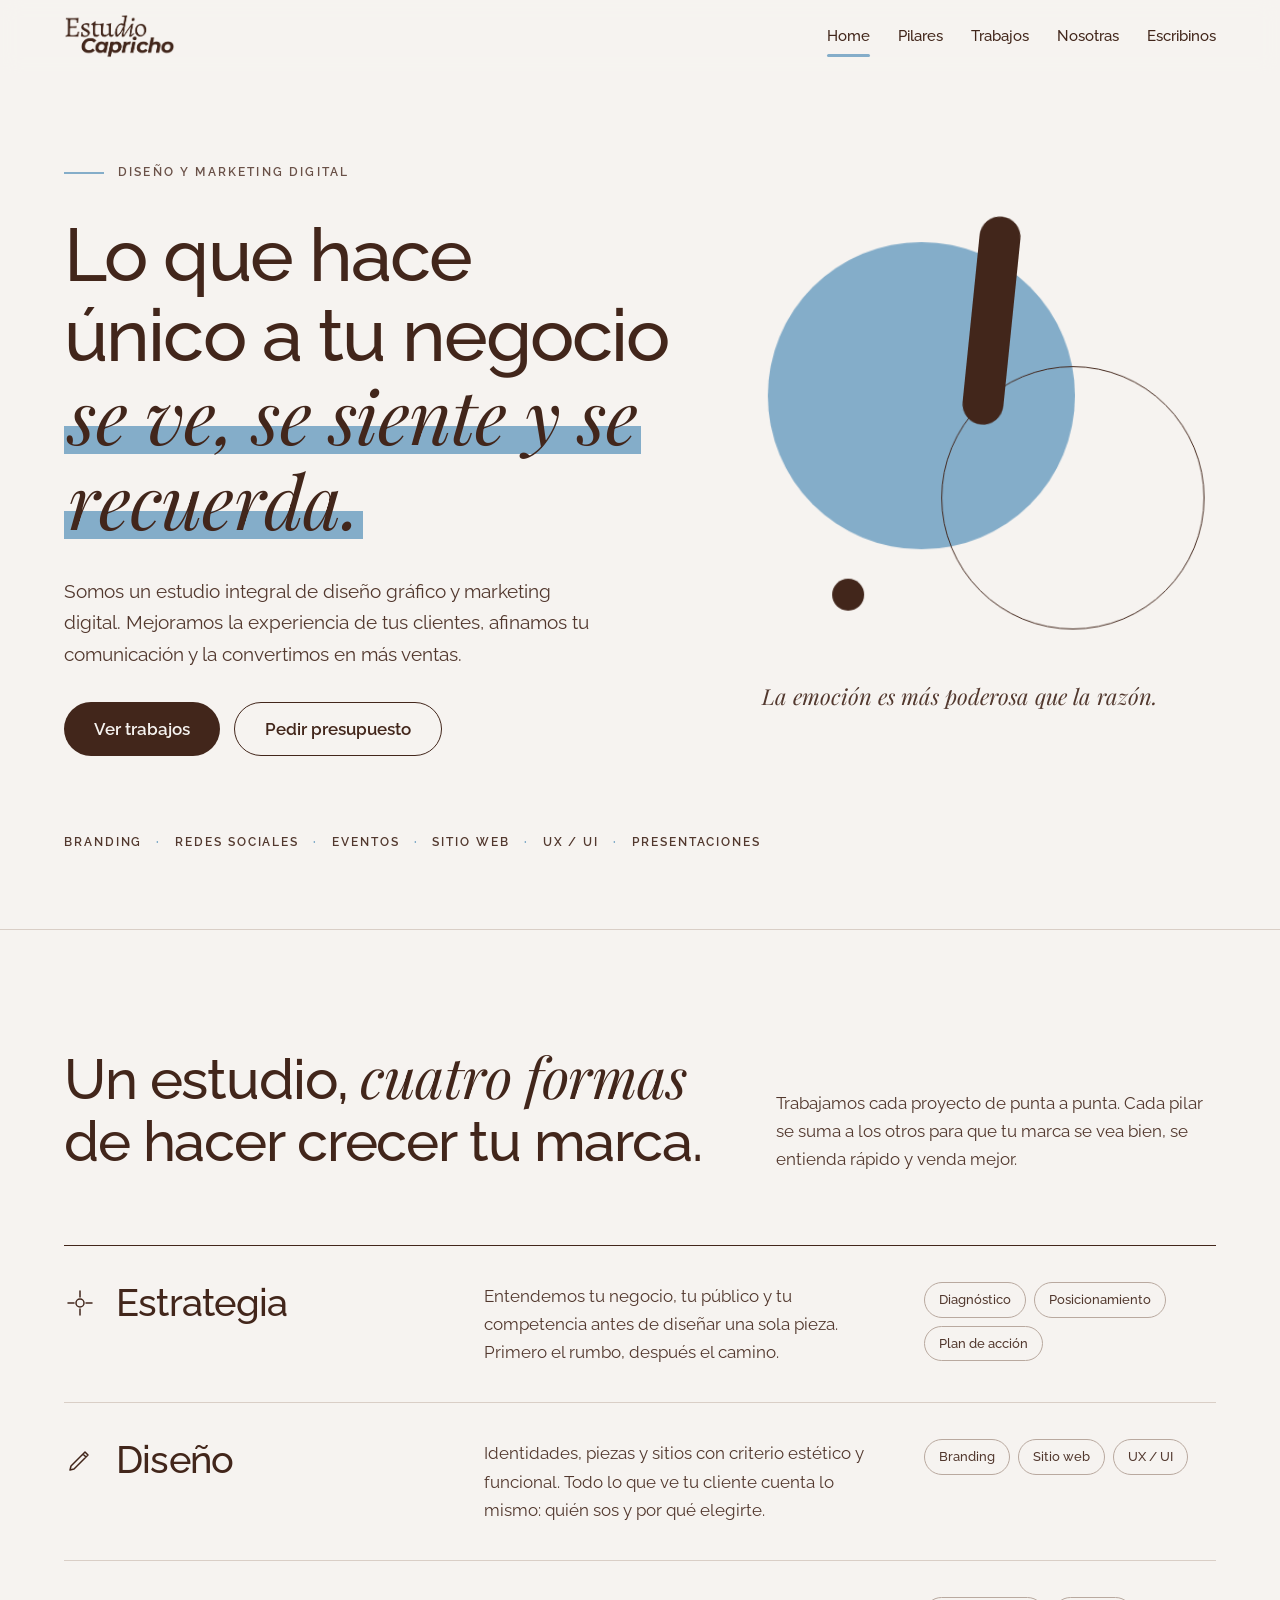
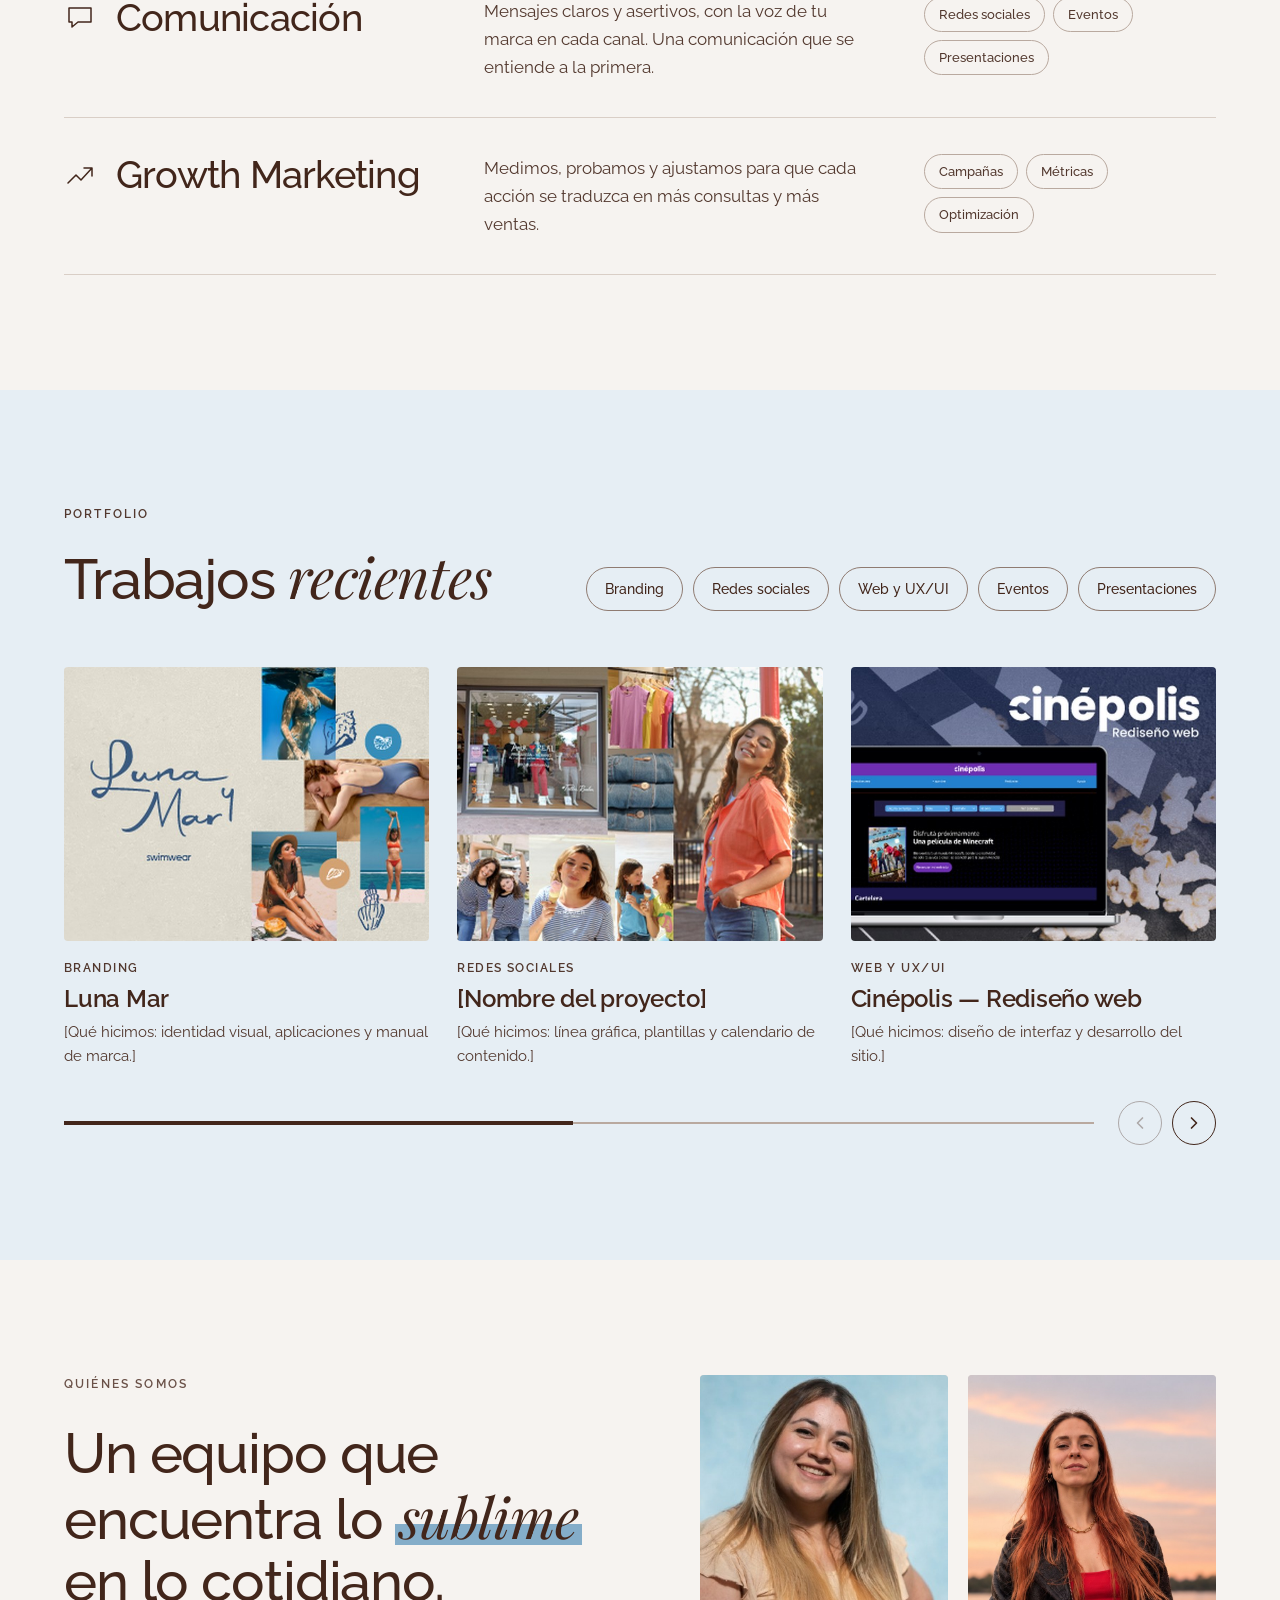
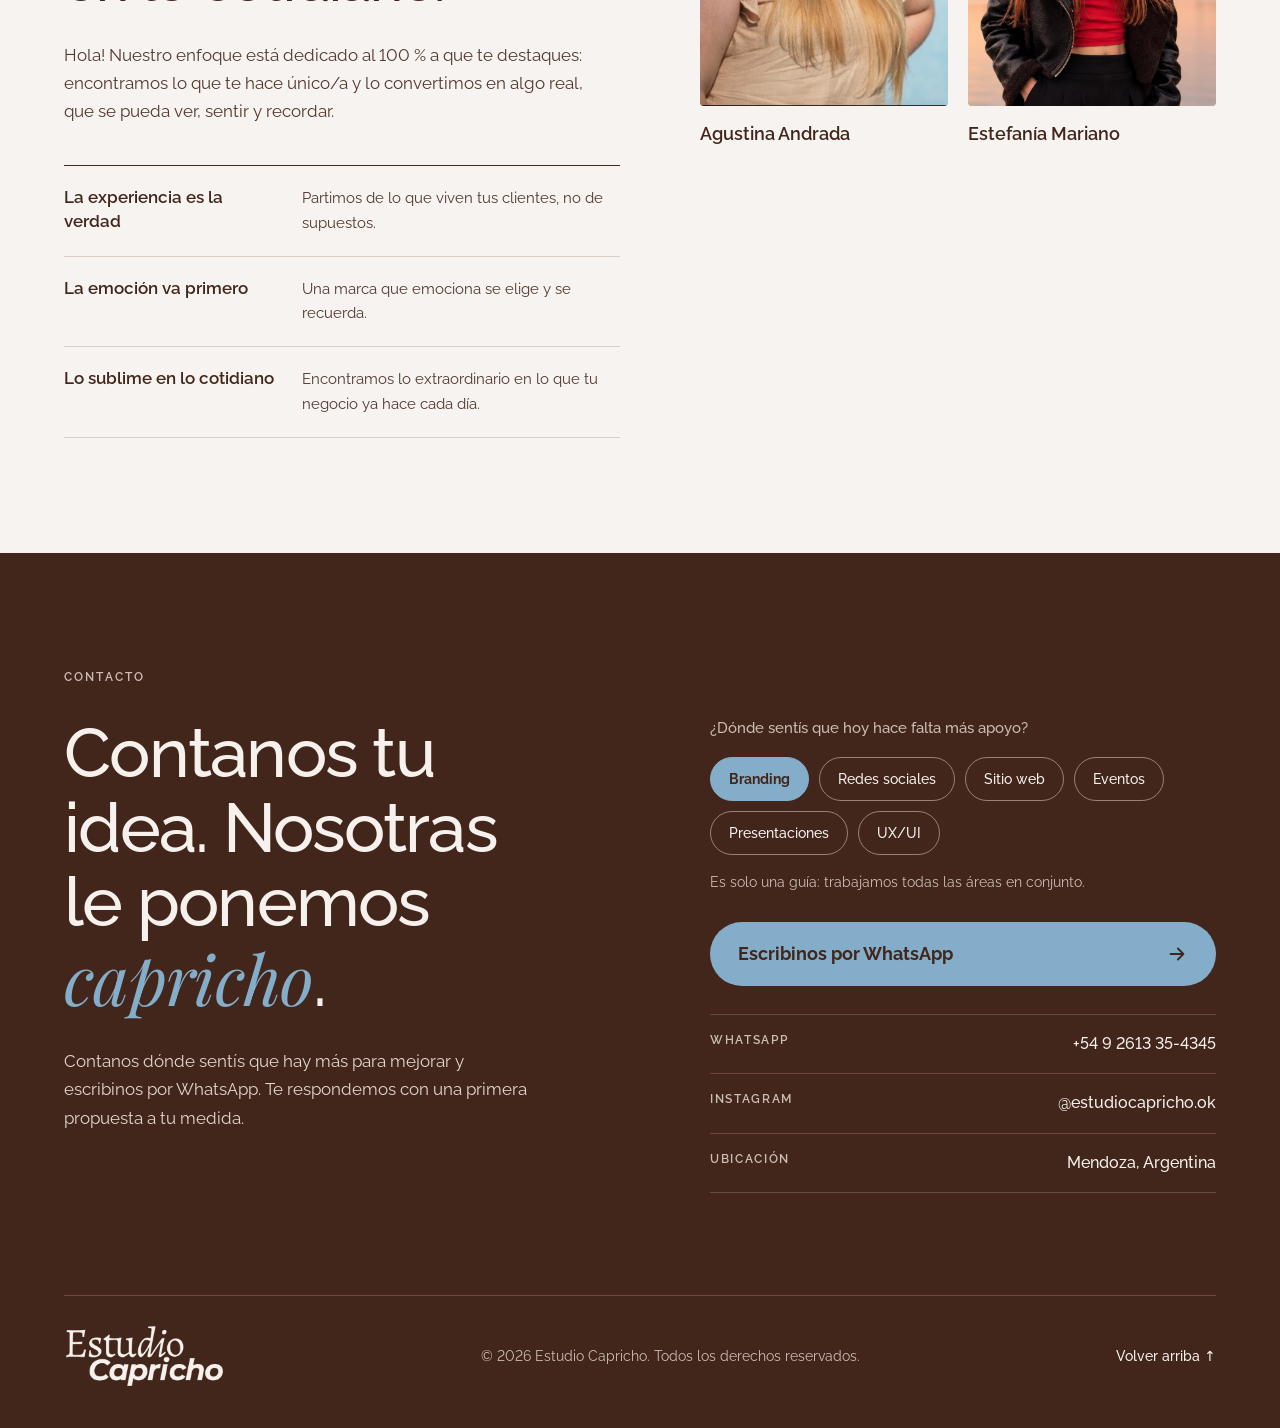
==== commit bb00cbaa: "Mejoramos metadata y terminamos proyectos" ====
--- a/index.html
+++ b/index.html
@@ -240,17 +240,17 @@
           <div class="carousel-track" id="trabajos-track" tabindex="0" role="region" aria-roledescription="carrusel" aria-label="Trabajos recientes">
             <article class="work-card" data-category="Branding">
               <button class="work-media" type="button" aria-label="Ver imagen ampliada del proyecto">
-                <img class="work-img" src="assets/img/proyecto-1.png" alt="Imagen del proyecto 1" width="1200" height="900" loading="lazy" draggable="false">
+                <img class="work-img" src="assets/img/proyecto-1.jpg" alt="Luna Mar, marca de trajes de baño: identidad y fotografías de producto" width="1200" height="900" loading="lazy" draggable="false">
               </button>
               <div class="work-info">
                 <p class="work-meta">Branding</p>
-                <h3 class="work-name">[Nombre del proyecto]</h3>
+                <h3 class="work-name">Luna Mar</h3>
                 <p class="work-desc">[Qué hicimos: identidad visual, aplicaciones y manual de marca.]</p>
               </div>
             </article>
             <article class="work-card" data-category="Redes sociales">
               <button class="work-media" type="button" aria-label="Ver imagen ampliada del proyecto">
-                <img class="work-img" src="assets/img/proyecto-2.png" alt="Imagen del proyecto 2" width="1200" height="900" loading="lazy" draggable="false">
+                <img class="work-img" src="assets/img/proyecto-2.jpg" alt="Local de indumentaria: vidriera, prendas y fotografías de campaña" width="1200" height="900" loading="lazy" draggable="false">
               </button>
               <div class="work-info">
                 <p class="work-meta">Redes sociales</p>
@@ -260,17 +260,17 @@
             </article>
             <article class="work-card" data-category="Web y UX/UI">
               <button class="work-media" type="button" aria-label="Ver imagen ampliada del proyecto">
-                <img class="work-img" src="assets/img/proyecto-3.png" alt="Imagen del proyecto 3" width="1200" height="900" loading="lazy" draggable="false">
+                <img class="work-img" src="assets/img/proyecto-3.jpg" alt="Cinépolis: rediseño del sitio web mostrado en una notebook" width="1200" height="900" loading="lazy" draggable="false">
               </button>
               <div class="work-info">
                 <p class="work-meta">Web y UX/UI</p>
-                <h3 class="work-name">[Nombre del proyecto]</h3>
+                <h3 class="work-name">Cinépolis — Rediseño web</h3>
                 <p class="work-desc">[Qué hicimos: diseño de interfaz y desarrollo del sitio.]</p>
               </div>
             </article>
             <article class="work-card" data-category="Eventos">
               <button class="work-media" type="button" aria-label="Ver imagen ampliada del proyecto">
-                <img class="work-img" src="assets/img/proyecto-4.png" alt="Imagen del proyecto 4" width="1200" height="900" loading="lazy" draggable="false">
+                <img class="work-img" src="assets/img/proyecto-4.jpg" alt="Publicaciones para redes de una bodega: botellas, viñedo y paisajes de montaña" width="1200" height="900" loading="lazy" draggable="false">
               </button>
               <div class="work-info">
                 <p class="work-meta">Eventos</p>
@@ -280,21 +280,21 @@
             </article>
             <article class="work-card" data-category="Branding">
               <button class="work-media" type="button" aria-label="Ver imagen ampliada del proyecto">
-                <img class="work-img" src="assets/img/proyecto-5.png" alt="Imagen del proyecto 5" width="1200" height="900" loading="lazy" draggable="false">
+                <img class="work-img" src="assets/img/proyecto-5.jpg" alt="Einko, la casa del pan: identidad de marca aplicada a remeras, cartelería y bolsa" width="1200" height="900" loading="lazy" draggable="false">
               </button>
               <div class="work-info">
                 <p class="work-meta">Branding</p>
-                <h3 class="work-name">[Nombre del proyecto]</h3>
+                <h3 class="work-name">Einko — La casa del pan</h3>
                 <p class="work-desc">[Qué hicimos: rediseño de marca y sistema de aplicaciones.]</p>
               </div>
             </article>
             <article class="work-card" data-category="Presentaciones">
               <button class="work-media" type="button" aria-label="Ver imagen ampliada del proyecto">
-                <img class="work-img" src="assets/img/proyecto-6.png" alt="Imagen del proyecto 6" width="1200" height="900" loading="lazy" draggable="false">
+                <img class="work-img" src="assets/img/proyecto-6.jpg" alt="Purna Yoga: piezas gráficas de una formación de yoga" width="1200" height="900" loading="lazy" draggable="false">
               </button>
               <div class="work-info">
                 <p class="work-meta">Presentaciones</p>
-                <h3 class="work-name">[Nombre del proyecto]</h3>
+                <h3 class="work-name">Purna Yoga</h3>
                 <p class="work-desc">[Qué hicimos: diseño de presentación comercial.]</p>
               </div>
             </article>
